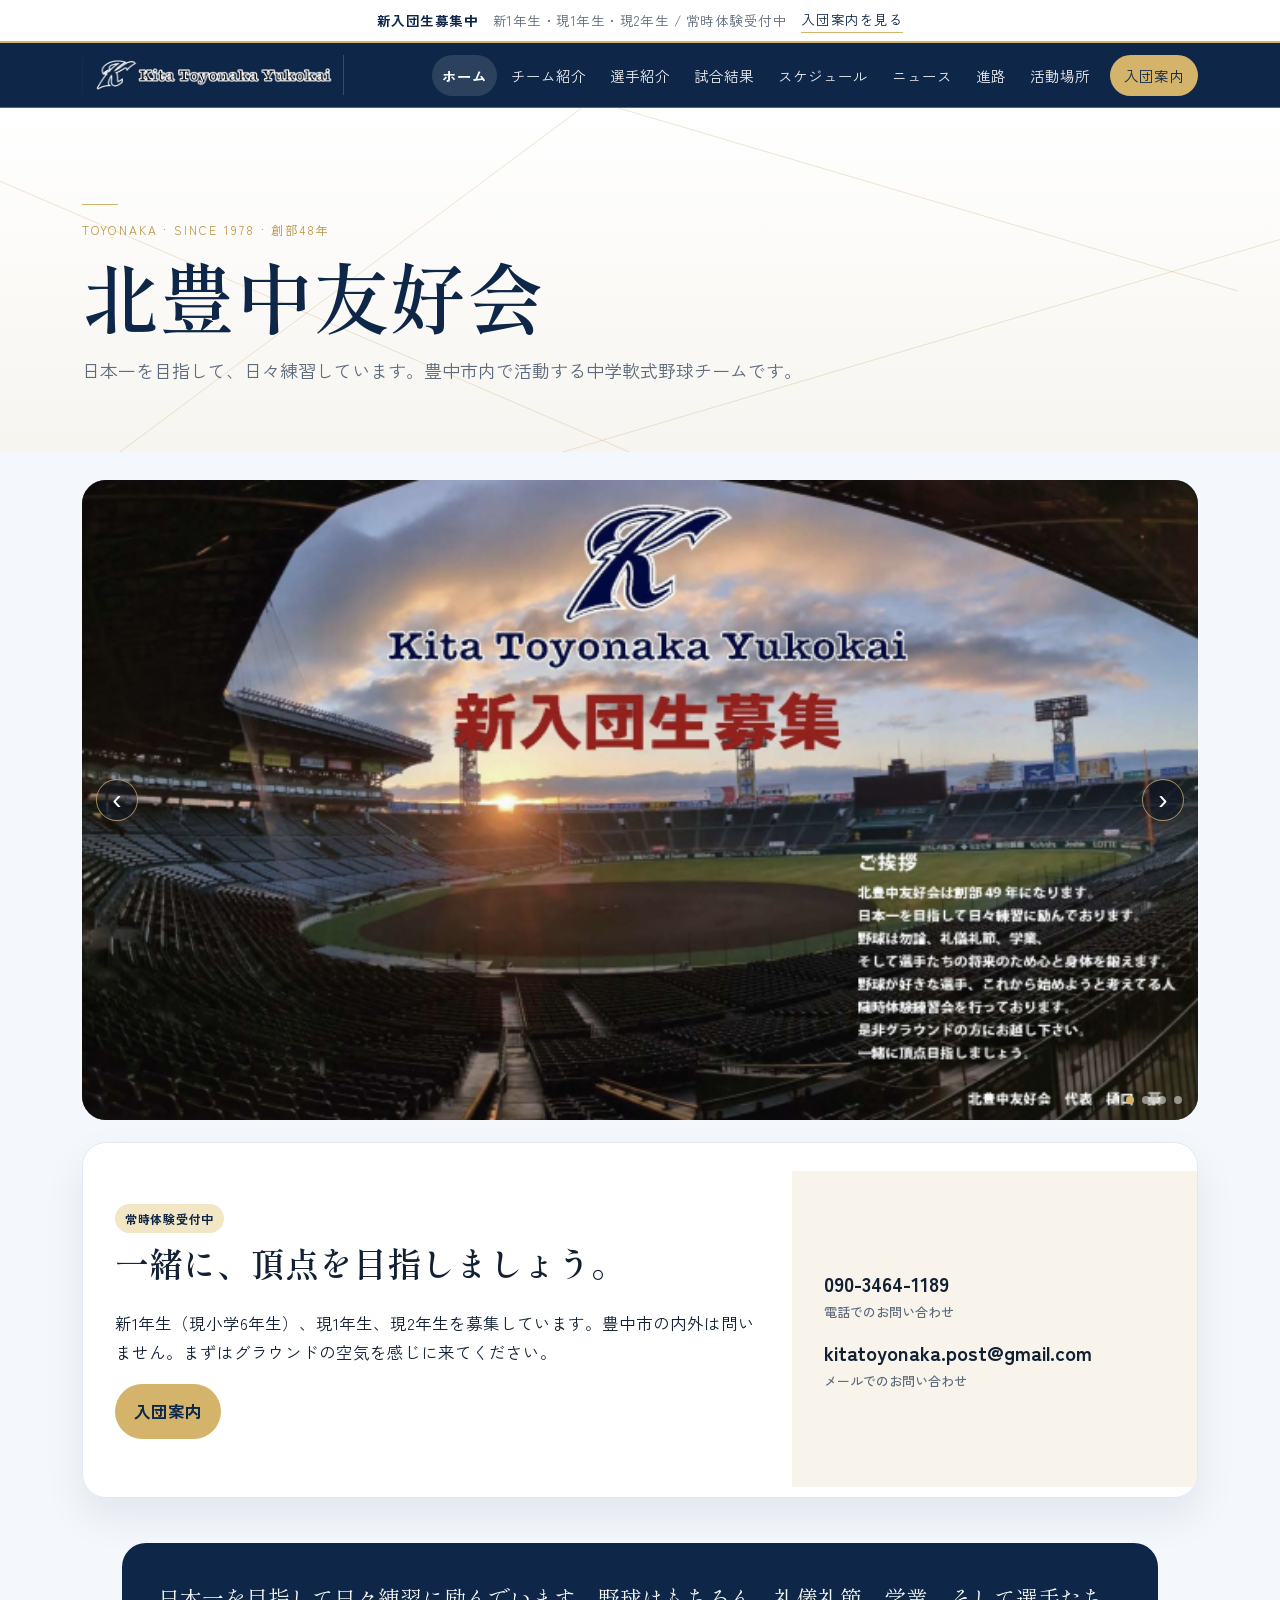
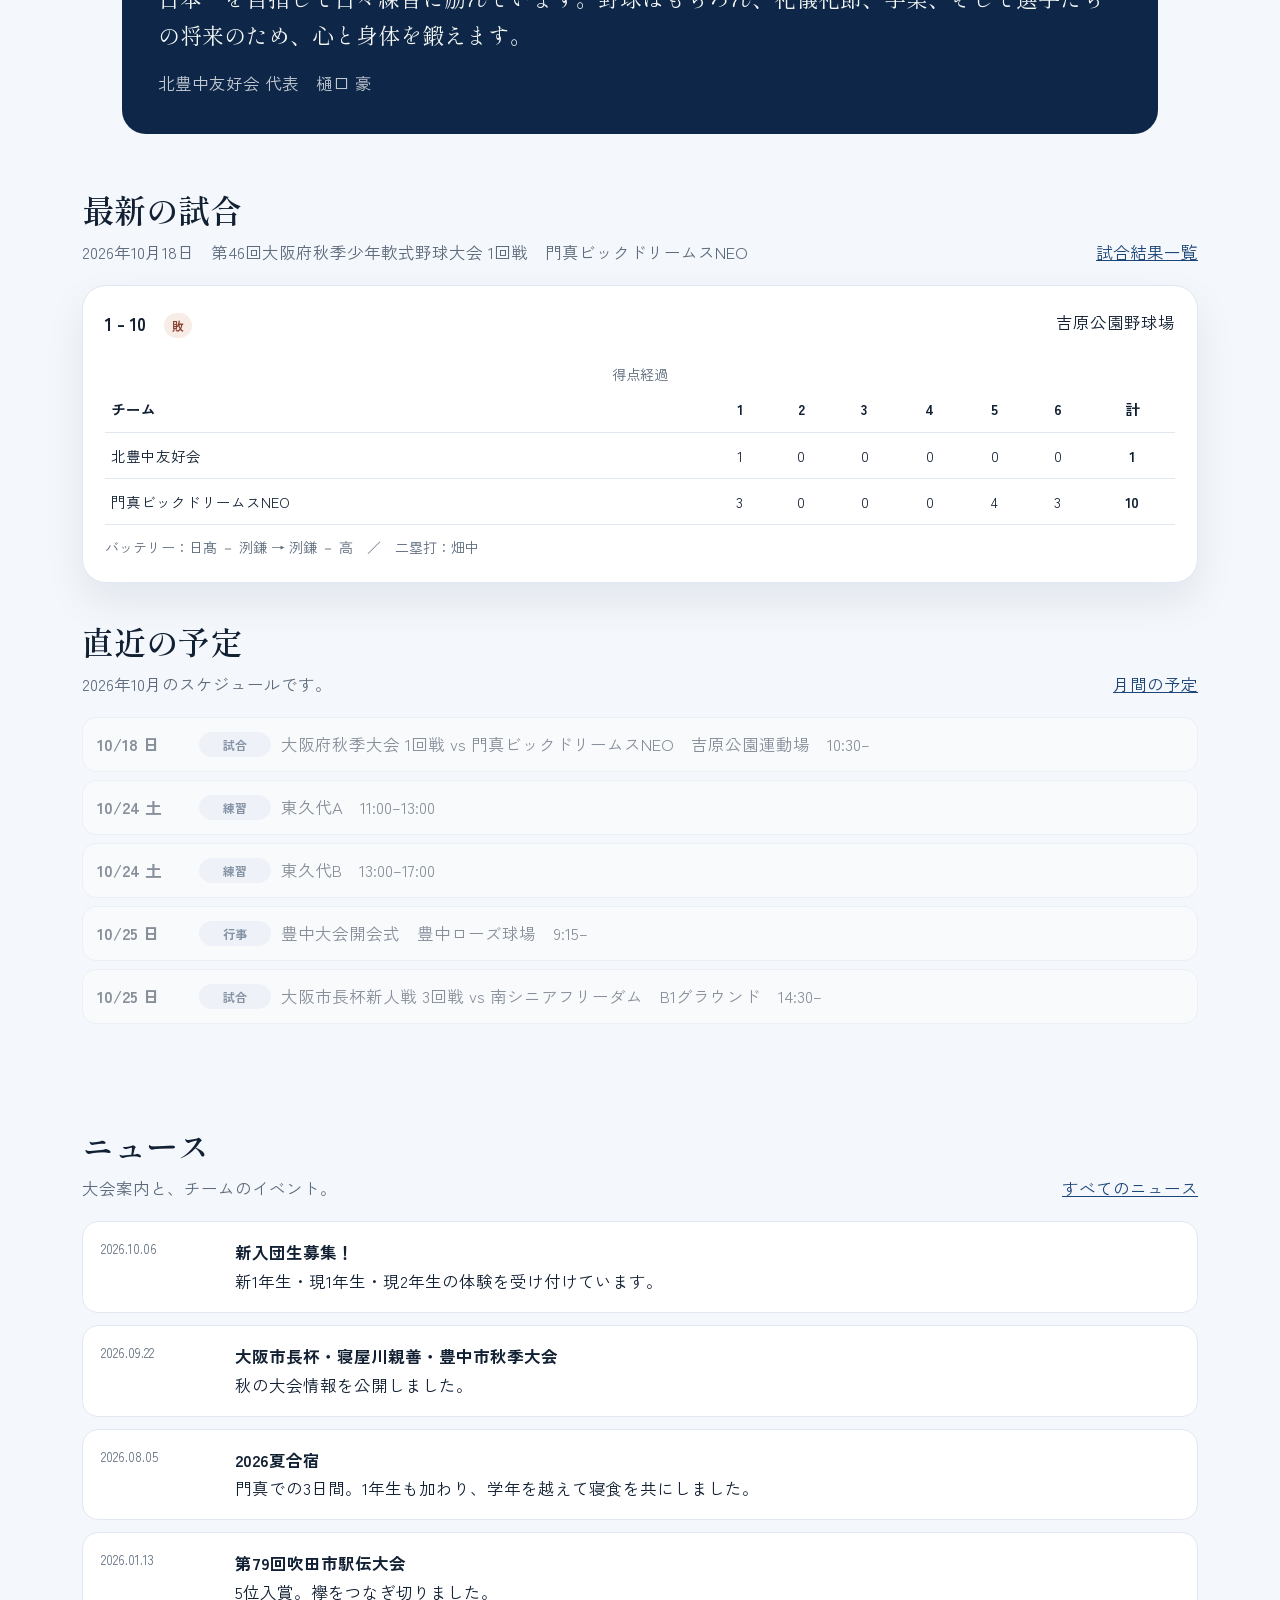
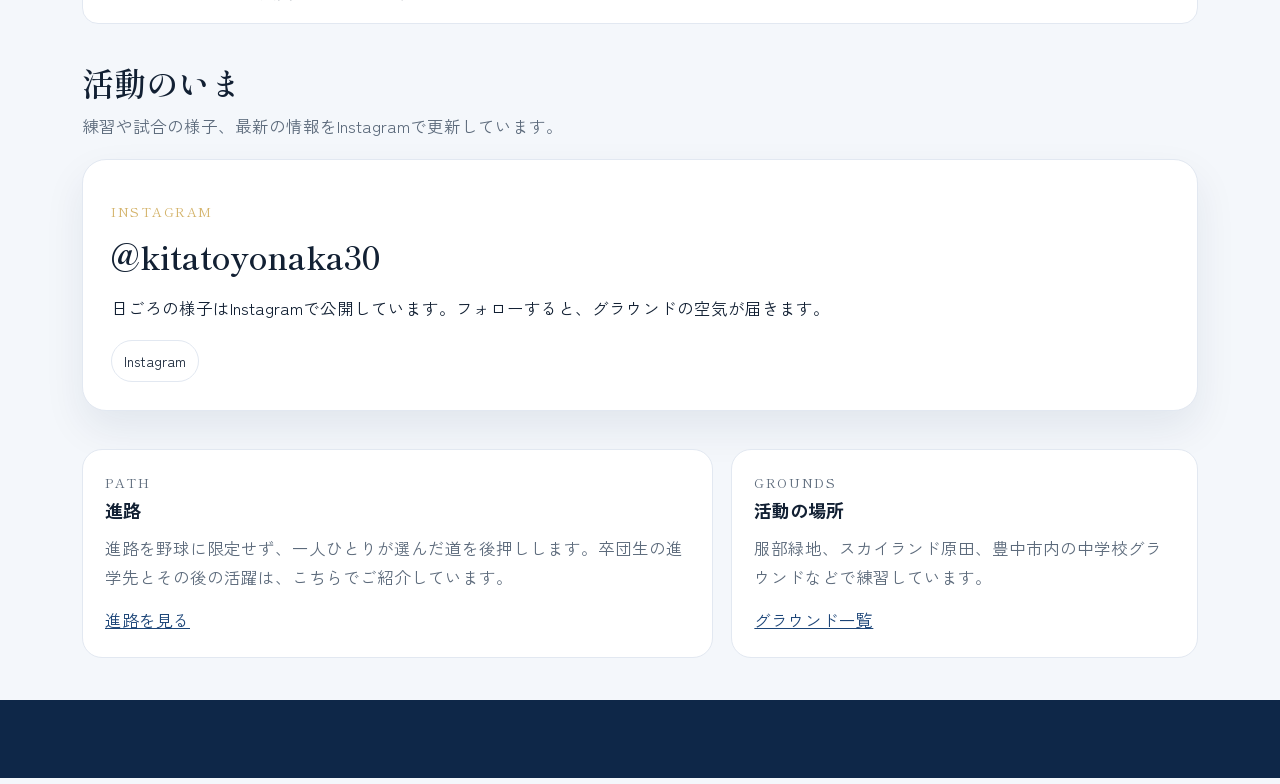
==== index.html @ 5cb39a70 "change in sentences" ====
<!DOCTYPE html>
<html lang="ja">
<head>
  <meta charset="utf-8">
  <meta name="viewport" content="width=device-width, initial-scale=1">
  <title>北豊中友好会 | 豊中市の中学軟式野球</title>
  <meta name="description" content="1978年設立、豊中市で活動する中学軟式野球チーム、北豊中友好会の公式ホームページ。新入団生を常時募集しています。">
  <link rel="icon" href="favicon.png" type="image/png">
  <link rel="preconnect" href="https://fonts.googleapis.com">
  <link rel="preconnect" href="https://fonts.gstatic.com" crossorigin>
  <link href="https://fonts.googleapis.com/css2?family=Shippori+Mincho:wght@500;600;700&family=Zen+Kaku+Gothic+New:wght@400;500;700&display=swap" rel="stylesheet">
  <link rel="stylesheet" href="css/styles.css">
</head>
<body>
  <a class="skip" href="#main">本文へ</a>
  <header class="site-header">
    <div class="recruit-bar">
      <strong>新入団生募集中</strong>
      <span>新1年生・現1年生・現2年生 / 常時体験受付中</span>
      <a href="join.html">入団案内を見る</a>
    </div>
    <div class="header-row">
      <a class="brand" href="index.html"><img class="brand-logo" src="images/logo-wordmark.png" alt="北豊中友好会 Kita Toyonaka Yukokai"></a>
      <button class="nav-toggle" type="button" data-nav-toggle aria-expanded="false" aria-controls="site-nav">メニュー</button>
      <nav class="nav" id="site-nav" data-nav aria-label="メイン">
        <a href="index.html" aria-current="page">ホーム</a>
        <a href="about.html">チーム紹介</a>
        <a href="roster.html">選手紹介</a>
        <a href="results.html">試合結果</a>
        <a href="schedule.html">スケジュール</a>
        <a href="news.html">ニュース</a>
        <a href="pathways.html">進路</a>
        <a href="grounds.html">活動場所</a>
        <a class="nav-cta" href="join.html">入団案内</a>
      </nav>
    </div>
  </header>

  <main id="main">
    <section class="hero hero-home">
      <svg class="field-lines" viewBox="0 0 1200 480" preserveAspectRatio="xMinYMid slice" aria-hidden="true">
        <line x1="20" y1="470" x2="640" y2="8" />
        <line x1="1160" y1="250" x2="280" y2="-10" />
        <line x1="160" y1="510" x2="1240" y2="190" />
        <line x1="820" y1="500" x2="-40" y2="130" />
      </svg>
      <div class="hero-inner">
        <div>
          <p class="eyebrow">Toyonaka · Since 1978 · 創部48年</p>
          <h1>北豊中友好会</h1>
          <p class="lede">日本一を目指して、日々練習しています。豊中市内で活動する中学軟式野球チームです。</p>
        </div>
      </div>
    </section>

    <div class="wrap">
      <section class="slideshow home-photo" data-slideshow aria-roledescription="カルーセル" aria-label="チームの写真">
        <div class="slideshow-track">
          <figure class="shot slide is-active">
            <img src="images/pic1.jpg" alt="新入団生募集のポスター">
          </figure>
          <figure class="shot slide">
            <img src="images/pic4.jpg" alt="並んだ白いヘルメットとバッグ">
          </figure>
          <figure class="shot slide">
            <img src="images/pic5.jpg" alt="ヘッドスライディングする選手">
          </figure>
          <figure class="shot slide">
            <img src="images/pic6.jpg" alt="グラウンドに並んだグローブとヘルメット">
          </figure>
        </div>
        <button class="slide-btn slide-prev" type="button" aria-label="前の写真"><span aria-hidden="true">‹</span></button>
        <button class="slide-btn slide-next" type="button" aria-label="次の写真"><span aria-hidden="true">›</span></button>
        <div class="slide-dots"></div>
      </section>
      <section class="recruit-panel panel" aria-labelledby="recruit-title">
        <div class="recruit-copy">
          <span class="badge">常時体験受付中</span>
          <h2 id="recruit-title">一緒に、頂点を目指しましょう。</h2>
          <p>新1年生（現小学6年生）、現1年生、現2年生を募集しています。豊中市の内外は問いません。まずはグラウンドの空気を感じに来てください。</p>
          <p><a class="btn btn-clay" href="join.html">入団案内</a></p>
        </div>
        <div class="contact-side">
          <a class="big" href="tel:090-3464-1189">090-3464-1189<span>電話でのお問い合わせ</span></a>
          <a class="big" href="mailto:kitatoyonaka.post@gmail.com">kitatoyonaka.post@gmail.com<span>メールでのお問い合わせ</span></a>
        </div>
      </section>

      <section>
        <blockquote class="quote">
          <p>日本一を目指して日々練習に励んでいます。野球はもちろん、礼儀礼節、学業、そして選手たちの将来のため、心と身体を鍛えます。</p>
          <footer>北豊中友好会 代表　樋口 豪</footer>
        </blockquote>
      </section>

      <section>
        <div class="section-head">
          <div>
            <h2>最新の試合</h2>
            <p>2026年10月18日　第46回大阪府秋季少年軟式野球大会 1回戦　門真ビックドリームスNEO</p>
          </div>
          <a href="results.html">試合結果一覧</a>
        </div>
        <div class="panel scoreboard">
          <div class="score-meta">
            <strong>1 - 10　<span class="tag tag-loss">敗</span></strong>
            <span>吉原公園野球場</span>
          </div>
          <table>
            <caption class="note">得点経過</caption>
            <thead>
              <tr><th>チーム</th><th>1</th><th>2</th><th>3</th><th>4</th><th>5</th><th>6</th><th>計</th></tr>
            </thead>
            <tbody>
              <tr><td>北豊中友好会</td><td>1</td><td>0</td><td>0</td><td>0</td><td>0</td><td>0</td><td class="total">1</td></tr>
              <tr><td>門真ビックドリームスNEO</td><td>3</td><td>0</td><td>0</td><td>0</td><td>4</td><td>3</td><td class="total">10</td></tr>
            </tbody>
          </table>
          <p class="note">バッテリー：日髙 － 洌鎌 → 洌鎌 － 高　／　二塁打：畑中</p>
        </div>
      </section>

      <section>
        <div class="section-head">
          <div>
            <h2>直近の予定</h2>
            <p>2026年10月のスケジュールです。</p>
          </div>
          <a href="schedule.html">月間の予定</a>
        </div>
        <ul class="schedule home-schedule">
          <li class="day" data-date="2026-10-18"><span class="when">10/18 日</span><span class="tag tag-game">試合</span><span>大阪府秋季大会 1回戦 vs 門真ビックドリームスNEO　吉原公園運動場　10:30–</span></li>
          <li class="day" data-date="2026-10-24"><span class="when">10/24 土</span><span class="tag tag-practice">練習</span><span>東久代A　11:00–13:00</span></li>
          <li class="day" data-date="2026-10-24"><span class="when">10/24 土</span><span class="tag tag-practice">練習</span><span>東久代B　13:00–17:00</span></li>
          <li class="day" data-date="2026-10-25"><span class="when">10/25 日</span><span class="tag tag-event">行事</span><span>豊中大会開会式　豊中ローズ球場　9:15–</span></li>
          <li class="day" data-date="2026-10-25"><span class="when">10/25 日</span><span class="tag tag-game">試合</span><span>大阪市長杯新人戦 3回戦 vs 南シニアフリーダム　B1グラウンド　14:30–</span></li>
          <li class="day" data-date="2026-10-31"><span class="when">10/31 土</span><span class="tag tag-practice">練習</span><span>服部緑地B　9:00–17:00</span></li>
        </ul>
      </section>

      <section>
        <div class="section-head">
          <div>
            <h2>ニュース</h2>
            <p>大会案内と、チームのイベント。</p>
          </div>
          <a href="news.html">すべてのニュース</a>
        </div>
        <div class="news-list">
          <a class="news-item" href="news.html#recruit"><time datetime="2026-10-06">2026.10.06</time><span><strong>新入団生募集！</strong>新1年生・現1年生・現2年生の体験を受け付けています。</span></a>
          <a class="news-item" href="news.html#mayor"><time datetime="2026-09-22">2026.09.22</time><span><strong>大阪市長杯・寝屋川親善・豊中市秋季大会</strong>秋の大会情報を公開しました。</span></a>
          <a class="news-item" href="news.html#camp"><time datetime="2026-08-05">2026.08.05</time><span><strong>2026夏合宿</strong>門真での3日間。1年生も加わり、学年を越えて寝食を共にしました。</span></a>
          <a class="news-item" href="news.html#ekiden"><time datetime="2026-01-13">2026.01.13</time><span><strong>第79回吹田市駅伝大会</strong>5位入賞。襷をつなぎ切りました。</span></a>
        </div>
      </section>

      <section>
        <div class="section-head">
          <div>
            <h2>活動のいま</h2>
            <p>練習や試合の様子、最新の情報をInstagramで更新しています。</p>
          </div>
        </div>
        <div class="ig-layout">
          <div class="panel ig-intro">
            <p class="num">INSTAGRAM</p>
            <h3 class="block-title">@kitatoyonaka30</h3>
            <p>日ごろの様子はInstagramで公開しています。フォローすると、グラウンドの空気が届きます。</p>
            <div class="sns-row">
              <a href="https://www.instagram.com/kitatoyonaka30?cplk=a2x0bmE3ZWJ3Z3d0&amp;utm_source=qr" target="_blank" rel="noopener noreferrer">Instagram</a>
            </div>
          </div>
          <div class="ig-mount" data-instagram></div>
        </div>
      </section>

      <section class="grid-2">
        <article class="card">
          <p class="num">PATH</p>
          <h3>進路</h3>
          <p>進路を野球に限定せず、一人ひとりが選んだ道を後押しします。卒団生の進学先とその後の活躍は、こちらでご紹介しています。</p>
          <p style="margin-top:14px"><a href="pathways.html">進路を見る</a></p>
        </article>
        <article class="card">
          <p class="num">GROUNDS</p>
          <h3>活動の場所</h3>
          <p>服部緑地、スカイランド原田、豊中市内の中学校グラウンドなどで練習しています。</p>
          <p style="margin-top:14px"><a href="grounds.html">グラウンド一覧</a></p>
        </article>
      </section>
    </div>
  </main>

  <footer class="site-footer">
  <nav class="wrap footer-nav" aria-label="フッター">
    <a href="about.html">チーム紹介</a>
    <a href="roster.html">選手紹介</a>
    <a href="schedule.html">スケジュール</a>
    <a href="news.html">ニュース</a>
    <a href="contact.html">連絡先</a>
  </nav>
  <p class="copyright">© 2026 北豊中友好会</p>
</footer>
  <script src="js/main.js"></script>
</body>
</html>
---- css/styles.css ----
:root {
  --bg: #f4f7fb;
  --paper: #ffffff;
  --ink: #122033;
  --muted: #5d6b7c;
  --line: #e2e8f1;
  --forest: #0e2748;
  --forest-2: #1c4578;
  --leaf: #b8923f;
  --mist: #e8eef6;
  --sand: #f8f4ec;
  --clay: #c6a15b;
  --gold: #d4b36a;
  --shadow: 0 18px 40px rgba(14, 39, 72, 0.08);
  --serif: "Shippori Mincho", "Yu Mincho", "Hiragino Mincho ProN", serif;
  --sans: "Zen Kaku Gothic New", "Hiragino Sans", "Yu Gothic", sans-serif;
  --header: 112px;
}

* { box-sizing: border-box; }
html { scroll-behavior: smooth; }
body {
  margin: 0;
  color: var(--ink);
  background: var(--bg);
  font-family: var(--sans);
  font-size: 16.5px;
  line-height: 1.75;
}
img { max-width: 100%; }
a { color: var(--forest-2); }
a:hover { color: var(--clay); }
a:focus-visible, button:focus-visible, input:focus-visible, select:focus-visible, textarea:focus-visible {
  outline: 3px solid var(--leaf);
  outline-offset: 2px;
}
.skip {
  position: absolute;
  left: 16px;
  top: -40px;
  background: #fff;
  padding: 8px 12px;
  z-index: 20;
}
.skip:focus { top: 8px; }

.site-header {
  position: sticky;
  top: 0;
  z-index: 30;
  background: #0e2748;
  box-shadow: inset 0 -1px 0 rgba(212, 179, 106, 0.45);
}
.recruit-bar {
  display: flex;
  justify-content: center;
  gap: 14px;
  align-items: center;
  flex-wrap: wrap;
  background: #fff;
  color: var(--forest);
  border-bottom: 2px solid var(--gold);
  font-size: 13.5px;
  letter-spacing: 0.04em;
  padding: 8px 18px;
}
.recruit-bar span { color: var(--muted); }
.recruit-bar a {
  color: var(--forest);
  text-decoration: none;
  border-bottom: 1px solid var(--gold);
}
.recruit-bar strong { font-weight: 700; }
.header-row {
  max-width: 1160px;
  margin: 0 auto;
  padding: 12px 22px;
  display: flex;
  align-items: center;
  gap: 18px;
}
.brand {
  display: flex;
  align-items: center;
  text-decoration: none;
  color: #fff;
  min-width: 0;
}
.brand-logo {
  display: block;
  height: 40px;
  width: auto;
}
.mark {
  width: 48px;
  height: 48px;
  padding: 7px;
  border-radius: 50%;
  background: var(--forest);
  box-shadow: 0 0 0 1px rgba(212, 179, 106, 0.75);
  object-fit: contain;
  display: block;
}
.brand-name { font-family: var(--serif); font-size: 18px; line-height: 1.2; font-weight: 600; }
.brand-en { display: block; font-family: var(--sans); font-size: 10px; letter-spacing: 0.14em; color: var(--muted); margin-top: 2px; }
.nav-toggle {
  margin-left: auto;
  display: none;
  border: 1px solid rgba(255, 255, 255, 0.45);
  background: transparent;
  color: #fff;
  border-radius: 999px;
  padding: 8px 14px;
  font: inherit;
  cursor: pointer;
}
.nav {
  margin-left: auto;
  display: flex;
  align-items: center;
  gap: 4px;
}
.nav a {
  text-decoration: none;
  color: rgba(255, 255, 255, 0.92);
  font-size: 14.5px;
  padding: 8px 10px;
  border-radius: 999px;
}
.nav a:hover { color: var(--gold); }
.nav a[aria-current="page"] { background: rgba(255, 255, 255, 0.12); color: #fff; font-weight: 700; }
.nav a.nav-cta {
  background: var(--gold);
  color: var(--forest);
  margin-left: 6px;
  padding: 8px 14px;
}
.nav a.nav-cta:hover { color: var(--forest); background: #e2c98a; }

.wrap { max-width: 1160px; margin: 0 auto; padding: 0 22px; }
.hero {
  position: relative;
  overflow: hidden;
  color: #f7f8fb;
  background:
    radial-gradient(900px 420px at 100% 0%, rgba(212, 179, 106, 0.28), transparent 52%),
    linear-gradient(155deg, #0b1c33 0%, #14325c 58%, #24548a 100%);
}
.hero-inner {
  position: relative;
  z-index: 1;
  max-width: 1160px;
  margin: 0 auto;
  padding: 52px 22px 36px;
  display: grid;
  grid-template-columns: 1.15fr 0.85fr;
  gap: 48px;
  align-items: center;
}
.hero-home {
  color: var(--ink);
  background: linear-gradient(180deg, #ffffff 0%, #f7f5f0 100%);
}
.hero-home .hero-inner {
  grid-template-columns: minmax(0, 1fr);
  padding: 68px 22px 56px;
}
.hero-home .eyebrow { color: var(--leaf); }
.hero-home .eyebrow::before {
  content: "";
  display: block;
  width: 36px;
  height: 1px;
  margin-bottom: 14px;
  background: var(--gold);
}
.hero-home h1 { color: var(--forest); }
.hero-home .lede {
  color: var(--muted);
  max-width: none;
  white-space: nowrap;
}
.hero-home.hero-split .hero-inner {
  grid-template-columns: minmax(0, 1.15fr) minmax(0, 0.85fr);
  align-items: center;
}
.hero-home .btn-line {
  color: var(--forest);
  border-color: rgba(14, 39, 72, 0.35);
}
.hero-home .btn-line:hover {
  color: var(--forest);
  background: rgba(14, 39, 72, 0.06);
}
.hero-home .hero-card {
  background: rgba(255, 255, 255, 0.86);
  border: 1px solid rgba(198, 161, 91, 0.55);
  color: var(--ink);
  box-shadow: 0 12px 28px rgba(14, 39, 72, 0.06);
}
.field-lines {
  position: absolute;
  inset: 0;
  width: 100%;
  height: 100%;
  pointer-events: none;
}
.field-lines line {
  stroke: rgba(198, 161, 91, 0.28);
  stroke-width: 1;
  stroke-linecap: round;
  vector-effect: non-scaling-stroke;
}
.eyebrow {
  letter-spacing: 0.18em;
  font-size: 12px;
  text-transform: uppercase;
  color: rgba(232, 210, 160, 0.92);
  margin: 0 0 14px;
}
.hero h1 {
  font-family: var(--serif);
  font-weight: 600;
  font-size: clamp(46px, 6vw, 78px);
  line-height: 1.08;
  margin: 0 0 18px;
}
.lede { font-size: 18px; max-width: 38rem; margin: 0 0 28px; color: rgba(247, 251, 248, 0.92); }
.hero-inner .lede:last-child { margin-bottom: 0; }
.actions { display: flex; flex-wrap: wrap; gap: 12px; }
.btn {
  display: inline-flex;
  align-items: center;
  justify-content: center;
  text-decoration: none;
  border-radius: 999px;
  padding: 12px 18px;
  font-weight: 700;
  border: 1px solid transparent;
}
.btn-light { background: #fff; color: var(--forest); }
.btn-light:hover { color: var(--clay); }
.btn-line { background: transparent; color: #fff; border-color: rgba(255, 255, 255, 0.45); }
.btn-line:hover { color: #fff; background: rgba(255, 255, 255, 0.08); }
.btn-solid { background: var(--forest); color: #fff; }
.btn-solid:hover { color: #fff; background: var(--forest-2); }
.btn-clay { background: var(--gold); color: var(--forest); }
.btn-clay:hover { color: var(--forest); background: #e2c98a; }
.hero-card {
  background: rgba(255, 255, 255, 0.1);
  border: 1px solid rgba(255, 255, 255, 0.18);
  border-radius: 22px;
  padding: 22px;
  backdrop-filter: blur(8px);
}
.hero-card p { margin: 0; }
.hero-card ol { margin: 14px 0 0; padding-left: 1.2em; }
.hero-card li { margin: 6px 0; }
.diamond {
  position: absolute;
  left: -160px;
  bottom: -180px;
  width: 280px;
  height: 280px;
  border: 1px solid rgba(255, 255, 255, 0.16);
  transform: rotate(45deg);
  border-radius: 28px;
}

.page-hero { padding: 54px 0 18px; }
.page-hero h1 {
  font-family: var(--serif);
  font-size: clamp(34px, 5vw, 52px);
  line-height: 1.2;
  margin: 8px 0 10px;
  font-weight: 600;
}
.kicker { margin: 0; color: var(--leaf); letter-spacing: 0.14em; font-size: 12px; font-weight: 700; }

section { padding: 28px 0 10px; }
.section-head { display: flex; justify-content: space-between; gap: 16px; align-items: end; margin-bottom: 18px; }
.section-head h2, .block-title {
  font-family: var(--serif);
  font-size: 32px;
  line-height: 1.3;
  margin: 0;
  font-weight: 600;
}
.section-head p, .intro { color: var(--muted); margin: 8px 0 0; }

.panel {
  background: var(--paper);
  border: 1px solid var(--line);
  border-radius: 24px;
  box-shadow: var(--shadow);
}
.recruit-panel {
  margin-top: 22px;
  position: relative;
  z-index: 2;
  display: grid;
  grid-template-columns: 1.4fr 0.8fr;
  gap: 0;
  overflow: hidden;
}
.recruit-copy { padding: 32px; }
.recruit-copy h2 { font-family: var(--serif); font-size: 34px; margin: 0 0 8px; font-weight: 600; }
.badge {
  display: inline-block;
  background: #f3e6c4;
  color: var(--forest);
  border-radius: 999px;
  padding: 4px 10px;
  font-size: 12px;
  font-weight: 700;
  letter-spacing: 0.06em;
}
.contact-side {
  background: var(--sand);
  padding: 32px;
  display: flex;
  flex-direction: column;
  justify-content: center;
  gap: 12px;
}
.contact-side a.big {
  display: block;
  text-decoration: none;
  color: var(--ink);
  font-weight: 700;
  font-size: 20px;
}
.contact-side span { display: block; color: var(--muted); font-size: 13px; font-weight: 500; }

.grid-3 { display: grid; grid-template-columns: repeat(3, 1fr); gap: 16px; }
.grid-2 { display: grid; grid-template-columns: 1.15fr 0.85fr; gap: 18px; }
.card { background: var(--paper); border: 1px solid var(--line); border-radius: 20px; padding: 22px; }
.card h3 { margin: 0 0 8px; font-size: 18px; }
.card p { margin: 0; color: var(--muted); }
.card p + p { margin-top: 12px; }
.doc-links { display: flex; flex-wrap: wrap; gap: 10px; margin-top: 18px; }
.doc-links a {
  display: inline-flex;
  align-items: center;
  text-decoration: none;
  color: var(--forest);
  font-weight: 700;
  border: 1px solid rgba(198, 161, 91, 0.85);
  border-radius: 999px;
  padding: 8px 16px;
  background: #fff;
}
.doc-links a:hover { background: #f3e6c4; }
.staff-sub { margin: 28px 0 14px; }
.num {
  font-family: var(--serif);
  color: var(--gold);
  font-size: 13px;
  letter-spacing: 0.12em;
}

.quote {
  background: var(--forest);
  color: #f4f7f4;
  border-radius: 24px;
  padding: 36px;
}
.quote p { font-family: var(--serif); font-size: 22px; line-height: 1.7; margin: 0 0 16px; }
.quote footer { color: rgba(255, 255, 255, 0.75); }

.creed-box {
  margin-top: 16px;
  padding: 28px 32px;
  border-top: 3px solid var(--gold);
}
.creed-box p {
  margin: 0;
  color: var(--ink);
  font-family: var(--serif);
  font-size: 20px;
  font-weight: 600;
  line-height: 1.9;
}
.motto {
  list-style: none;
  margin: 18px 0 0;
  padding: 0;
  display: flex;
  align-items: stretch;
  filter: drop-shadow(0 12px 22px rgba(14, 39, 72, 0.14));
}
.motto li {
  flex: 1 1 0;
  display: flex;
  align-items: center;
  justify-content: center;
  min-height: 112px;
  margin: 0;
  padding: 22px 34px 22px 46px;
  text-align: center;
  font-family: var(--serif);
  font-size: 22px;
  font-weight: 600;
  line-height: 1.45;
  letter-spacing: 0.04em;
  color: #f7f4ec;
  background: #1a3d68;
  clip-path: polygon(0 0, calc(100% - 22px) 0, 100% 50%, calc(100% - 22px) 100%, 0 100%, 22px 50%);
}
.motto li:first-child {
  padding-left: 22px;
  clip-path: polygon(0 0, calc(100% - 22px) 0, 100% 50%, calc(100% - 22px) 100%, 0 100%);
}
.motto li:nth-child(2) { background: var(--forest); }
.motto li:last-child {
  flex: 1.35 1 0;
  color: var(--forest);
  background: var(--clay);
}
.motto-line {
  margin: 18px 0 0;
  text-align: center;
  color: var(--forest);
  font-family: var(--serif);
  font-size: 18px;
  font-weight: 600;
  letter-spacing: 0.04em;
}

.scoreboard { padding: 22px; }
.score-meta { display: flex; justify-content: space-between; gap: 12px; flex-wrap: wrap; margin-bottom: 12px; }
.score-meta strong { font-size: 18px; }
table { width: 100%; border-collapse: collapse; }
th, td { text-align: center; padding: 10px 6px; border-bottom: 1px solid var(--line); font-size: 14.5px; }
th:first-child, td:first-child { text-align: left; }
.total { font-weight: 700; }
.tag {
  display: inline-block;
  min-width: 2.2em;
  text-align: center;
  border-radius: 999px;
  padding: 2px 8px;
  font-size: 12px;
  font-weight: 700;
}
.tag-win { background: #e5f5ec; color: #146b45; }
.tag-loss { background: #f8ece7; color: #8a4630; }
.tag-draw { background: #eef1ef; color: #52615b; }
.tag-practice, .tag-game, .tag-event { background: var(--mist); color: var(--forest); }
.note { color: var(--muted); font-size: 14px; margin: 10px 0 0; }

.news-list { display: grid; gap: 12px; }
.news-item {
  display: grid;
  grid-template-columns: 118px 1fr;
  gap: 16px;
  padding: 16px 18px;
  background: #fff;
  border: 1px solid var(--line);
  border-radius: 16px;
  text-decoration: none;
  color: inherit;
}
.news-item time { color: var(--muted); font-size: 13px; }
.news-item strong { display: block; }
.schedule { display: grid; gap: 8px; }
.schedule li, .plain-list li { list-style: none; }
.schedule { margin: 0; padding: 0; }
.day {
  display: grid;
  grid-template-columns: 92px 72px 1fr;
  gap: 10px;
  align-items: center;
  background: #fff;
  border: 1px solid var(--line);
  border-radius: 14px;
  padding: 12px 14px;
}
.month-nav {
  display: flex;
  flex-wrap: wrap;
  gap: 8px;
  margin: 0 0 22px;
}
.month-nav button {
  font: inherit;
  font-weight: 700;
  letter-spacing: 0.08em;
  border: 1px solid var(--line);
  background: #fff;
  color: var(--forest);
  border-radius: 999px;
  padding: 8px 18px;
  cursor: pointer;
}
.month-nav button[aria-selected="true"] {
  background: var(--forest);
  color: var(--gold);
  border-color: var(--forest);
}
.month-nav button:hover { color: var(--clay); }
.month-nav button[aria-selected="true"]:hover { color: var(--gold); }
.day.is-past { opacity: 0.48; }
.day.is-today { border-color: var(--gold); box-shadow: 0 0 0 3px rgba(198, 161, 91, 0.28); }
.when { font-variant-numeric: tabular-nums; font-weight: 700; }
.home-schedule .is-past { display: none; }
.home-schedule.show-past .is-past { display: grid; }

.players { display: grid; grid-template-columns: repeat(3, 1fr); gap: 12px; }
.player { background: #fff; border: 1px solid var(--line); border-radius: 16px; padding: 16px; }
.player h3 { margin: 0 0 4px; font-size: 18px; }
.player h3 span {
  display: inline-block;
  margin-left: 8px;
  padding: 1px 8px;
  border-radius: 999px;
  background: #f3e6c4;
  color: var(--forest);
  font-family: var(--sans);
  font-size: 11px;
  font-weight: 700;
  letter-spacing: 0.08em;
  vertical-align: 2px;
}
.player p { margin: 0; color: var(--muted); font-size: 14px; }
.open-slot { background: var(--sand); border-style: dashed; }
.staff { display: grid; grid-template-columns: repeat(2, 1fr); gap: 12px; }
.staff-wide { grid-column: 1 / -1; }
.staff-list { list-style: none; margin: 8px 0 0; padding: 0; display: grid; grid-template-columns: 1fr 1fr; gap: 0 28px; }
.staff-list li { display: flex; justify-content: space-between; gap: 12px; padding: 8px 0; border-bottom: 1px solid var(--line); }
.staff-list span { color: var(--muted); font-size: 14px; text-align: right; }
.chips { display: flex; flex-wrap: wrap; gap: 8px; margin-top: 10px; }
.chip { background: var(--mist); color: var(--forest); border-radius: 999px; padding: 6px 10px; font-size: 14px; }

.steps { display: grid; grid-template-columns: repeat(3, 1fr); gap: 14px; }
.step { background: #fff; border-radius: 18px; padding: 20px; border: 1px solid var(--line); }
.step b { font-family: var(--serif); font-size: 28px; color: var(--gold); display: block; }

.fees td:first-child, .fees th:first-child { text-align: left; }
.fees td:last-child, .fees th:last-child { text-align: right; }

.ig-layout { display: block; }
.ig-layout:has(.ig-mount) { display: grid; grid-template-columns: 0.9fr 1.1fr; gap: 18px; align-items: start; }
.ig-intro { padding: 28px; }
.sns-row { display: flex; flex-wrap: wrap; gap: 8px; margin-top: 16px; }
.sns-row a {
  text-decoration: none;
  border: 1px solid var(--line);
  background: #fff;
  border-radius: 999px;
  padding: 8px 12px;
  color: var(--ink);
  font-size: 14px;
}
.ig-mount { background: transparent; border: 0; padding: 0; overflow: visible; min-height: 0; }
.ig-mount iframe, .ig-frame { width: 100%; min-height: 480px; border: 0; border-radius: 20px; background: #fff; }
.ig-live {
  height: 100%;
  min-height: 280px;
  border-radius: 20px;
  padding: 32px 28px;
  color: #f7fbf8;
  background:
    radial-gradient(420px 220px at 100% 0%, rgba(212, 179, 106, 0.28), transparent 55%),
    linear-gradient(160deg, #0e2748, #24548a);
  display: flex;
  flex-direction: column;
  justify-content: flex-end;
  gap: 8px;
}
.ig-live strong { font-family: var(--serif); font-size: 32px; font-weight: 600; }
.ig-live p { margin: 0; }
.ig-live .btn { align-self: flex-start; margin-top: 10px; }

form { display: grid; gap: 12px; }
label { font-weight: 700; font-size: 14px; display: grid; gap: 6px; }
input, select, textarea {
  font: inherit;
  padding: 12px 12px;
  border-radius: 12px;
  border: 1px solid #d5deea;
  background: #fff;
  color: var(--ink);
}
textarea { min-height: 140px; resize: vertical; }
.form-note { color: var(--muted); font-size: 14px; }

footer.site-footer {
  margin-top: 32px;
  background: var(--forest);
  padding: 12px 0;
}
.footer-nav {
  display: flex;
  flex-wrap: wrap;
  justify-content: center;
  gap: 6px 22px;
}
.site-footer a {
  color: #fff;
  text-decoration: none;
  font-size: 14px;
}
.site-footer a:hover { color: var(--gold); }
.copyright {
  margin: 8px 0 0;
  text-align: center;
  color: rgba(255, 255, 255, 0.62);
  font-size: 12px;
  letter-spacing: 0.06em;
}

.shot {
  position: relative;
  margin: 0;
  min-height: 180px;
  border-radius: 22px;
  overflow: hidden;
  background:
    radial-gradient(280px 160px at 100% 0%, rgba(212, 179, 106, 0.28), transparent 60%),
    linear-gradient(160deg, #16325c, #0c1e38);
  box-shadow: inset 0 0 0 1px rgba(212, 179, 106, 0.35);
}
.shot img {
  position: absolute;
  inset: 0;
  width: 100%;
  height: 100%;
  object-fit: cover;
}
.shot figcaption {
  position: absolute;
  z-index: 1;
  left: 0;
  right: 0;
  bottom: 0;
  margin: 0;
  padding: 36px 16px 14px;
  color: #fff;
  font-size: 13px;
  letter-spacing: 0.08em;
  background: linear-gradient(transparent, rgba(8, 18, 36, 0.62));
}
.shot:not(:has(img))::before {
  content: "";
  position: absolute;
  inset: 14px;
  border: 1px solid rgba(212, 179, 106, 0.45);
  border-radius: 14px;
}
.slideshow {
  position: relative;
  height: auto;
  aspect-ratio: 680 / 390;
  margin-top: 28px;
  border-radius: 24px;
  overflow: hidden;
  background:
    radial-gradient(280px 160px at 100% 0%, rgba(212, 179, 106, 0.28), transparent 60%),
    linear-gradient(160deg, #16325c, #0c1e38);
  box-shadow: inset 0 0 0 1px rgba(212, 179, 106, 0.35);
}
.slideshow-track,
.slideshow .slide {
  position: absolute;
  inset: 0;
}
.slideshow .slide {
  margin: 0;
  min-height: 0;
  height: 100%;
  border-radius: 0;
  box-shadow: none;
  background: transparent;
  opacity: 0;
  transition: opacity 0.6s ease;
}
.slideshow .slide img {
  object-fit: contain;
  object-position: center;
  transform: scale(1.06);
  transform-origin: center center;
}
.slideshow .slide.is-active img {
  animation: slide-zoom-out 10s ease-out forwards;
}
.slideshow:hover .slide.is-active img,
.slideshow:focus-within .slide.is-active img {
  animation-play-state: paused;
}
@keyframes slide-zoom-out {
  from { transform: scale(1.06); }
  to { transform: scale(1); }
}
.slideshow .slide.is-active {
  opacity: 1;
  z-index: 1;
}
.slideshow:not(.is-ready) .slide-btn,
.slideshow:not(.is-ready) .slide-dots,
.slideshow.is-single .slide-btn,
.slideshow.is-single .slide-dots {
  display: none;
}
.slide-btn {
  position: absolute;
  z-index: 2;
  top: 50%;
  width: 42px;
  height: 42px;
  margin-top: -21px;
  border: 1px solid rgba(212, 179, 106, 0.75);
  border-radius: 50%;
  background: rgba(8, 18, 36, 0.42);
  color: #fff;
  font-size: 28px;
  line-height: 1;
  cursor: pointer;
}
.slide-btn:hover { background: rgba(8, 18, 36, 0.68); color: var(--gold); }
.slide-prev { left: 14px; }
.slide-next { right: 14px; }
.slide-dots {
  position: absolute;
  z-index: 2;
  right: 16px;
  bottom: 16px;
  display: flex;
  gap: 8px;
}
.slide-dot {
  width: 8px;
  height: 8px;
  padding: 0;
  border: 0;
  border-radius: 50%;
  background: rgba(255, 255, 255, 0.5);
  cursor: pointer;
}
.slide-dot.is-active { background: var(--gold); }
.slideshow .shot figcaption {
  left: 16px;
  right: auto;
  bottom: 16px;
  padding: 6px 12px;
  border-radius: 999px;
  background: rgba(8, 18, 36, 0.55);
  letter-spacing: 0.12em;
}

@media (max-width: 980px) {
  .nav-toggle { display: inline-flex; }
  .nav {
    display: none;
    position: absolute;
    left: 0;
    right: 0;
    top: 100%;
    background: #f7f9fc;
    border-bottom: 1px solid var(--line);
    flex-direction: column;
    align-items: stretch;
    padding: 10px 16px 16px;
  }
  .nav.is-open { display: flex; }
  .nav a { color: var(--ink); }
  .nav a:hover { color: var(--forest-2); }
  .nav a[aria-current="page"] { background: var(--mist); color: var(--forest); }
  .nav a.nav-cta { margin: 6px 0 0; text-align: center; color: var(--forest); }
  .brand-logo { height: 32px; }
}

@media (max-width: 860px) {
  .hero-inner, .recruit-panel, .grid-3, .grid-2, .players, .staff, .steps, .ig-layout {
    grid-template-columns: 1fr;
  }
  .motto { flex-direction: column; filter: none; }
  .motto li,
  .motto li:first-child,
  .motto li:last-child {
    flex: none;
    width: 100%;
    min-height: 84px;
    margin: 0 0 -1px;
    padding: 18px 20px 30px;
    clip-path: polygon(0 0, 100% 0, 100% calc(100% - 16px), 50% 100%, 0 calc(100% - 16px));
  }
  .motto li:last-child { margin-bottom: 0; }
  .staff-list { grid-template-columns: 1fr; }
  .hero-inner { padding: 28px 22px 32px; }
  .hero-home .hero-inner,
  .hero-home.hero-split .hero-inner { padding: 40px 22px 36px; grid-template-columns: 1fr; }
  .hero-home .lede { white-space: normal; }
  .slideshow { height: auto; }
  .day, .news-item { grid-template-columns: 1fr; gap: 4px; }
  .home-schedule .is-past { display: none; }
  .home-schedule.show-past .is-past { display: grid; }
}

html.reveal-ready .rise {
  opacity: 0;
  transform: translateY(1.15rem);
  transition: opacity 0.8s ease, transform 0.85s cubic-bezier(0.16, 1, 0.3, 1);
}
html.reveal-ready .rise.is-in {
  opacity: 1;
  transform: translateY(0);
}
html.reveal-ready .day.is-past.rise.is-in {
  opacity: 0.48;
}

@media (prefers-reduced-motion: reduce) {
  html { scroll-behavior: auto; }
  .slideshow .slide { transition: none; }
  .slideshow .slide.is-active img { animation: none; transform: none; }
  html.reveal-ready .rise {
    opacity: 1;
    transform: none;
    transition: none;
  }
}
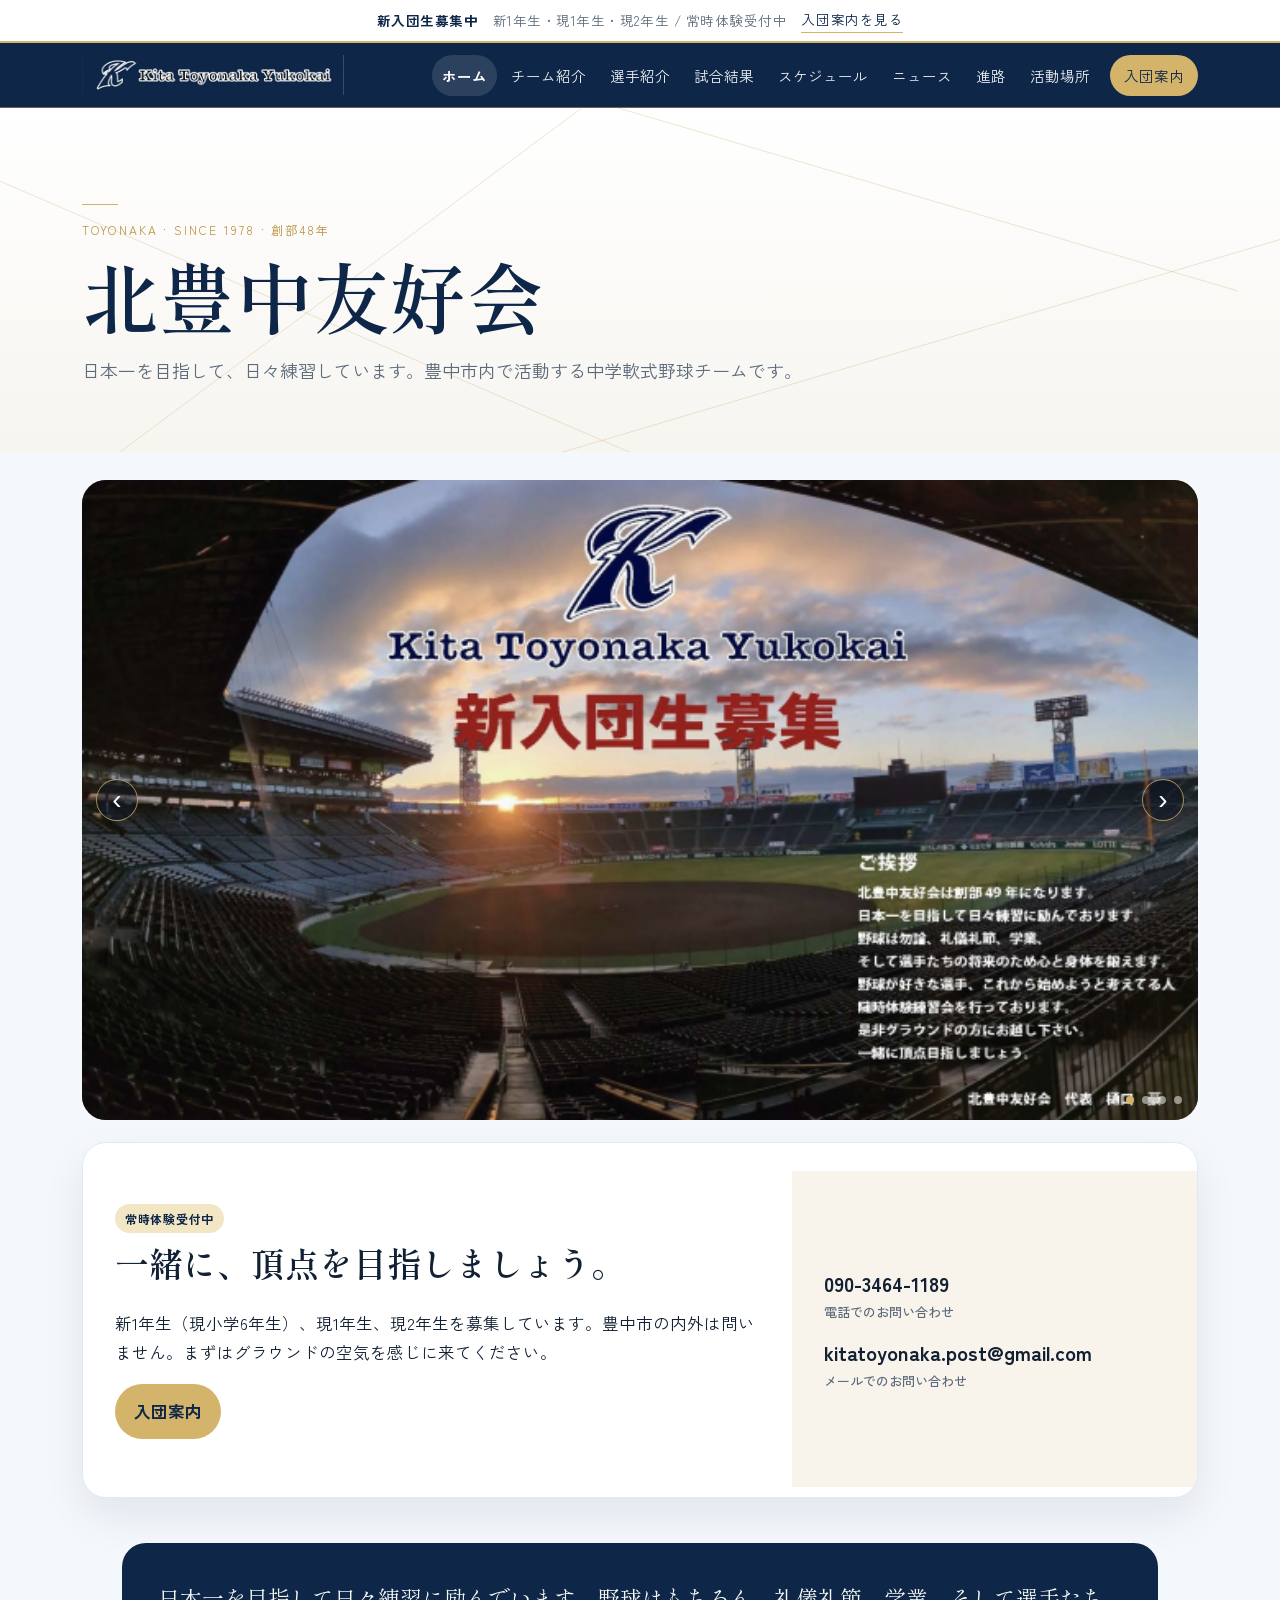
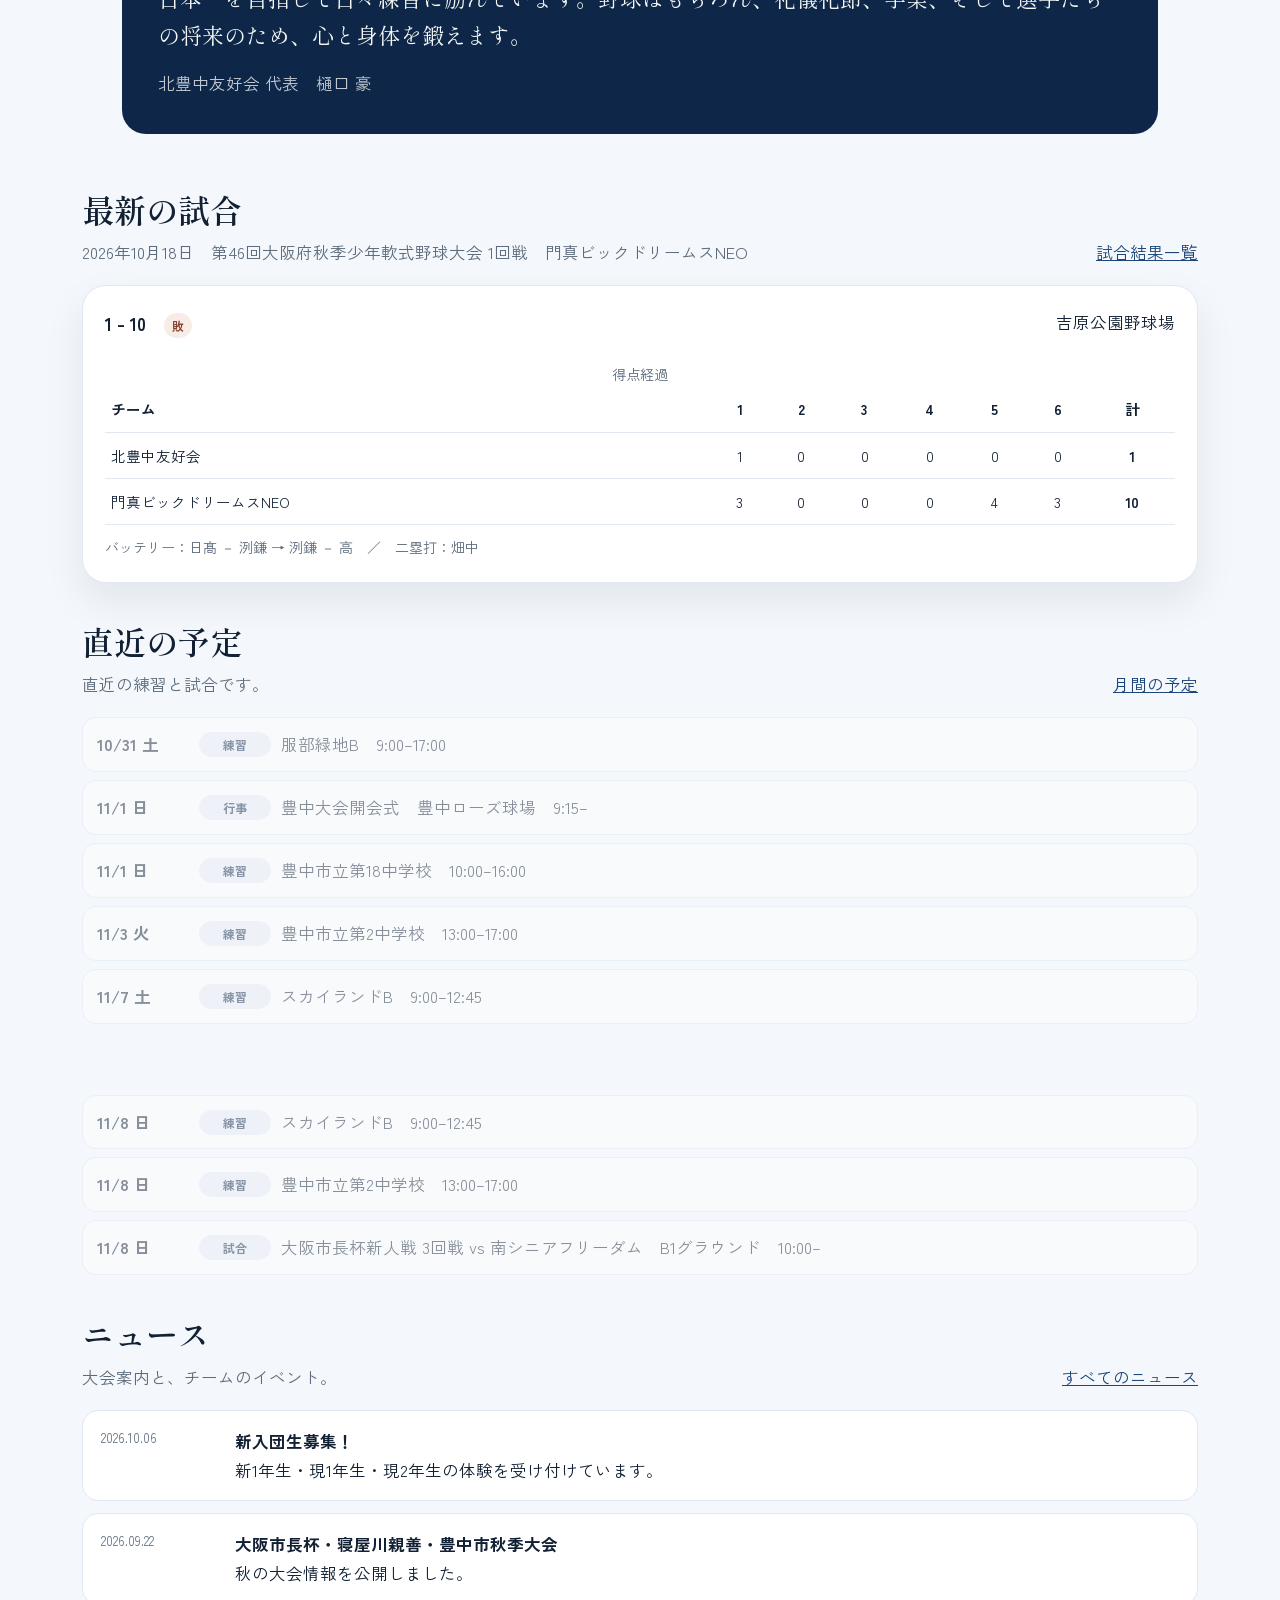
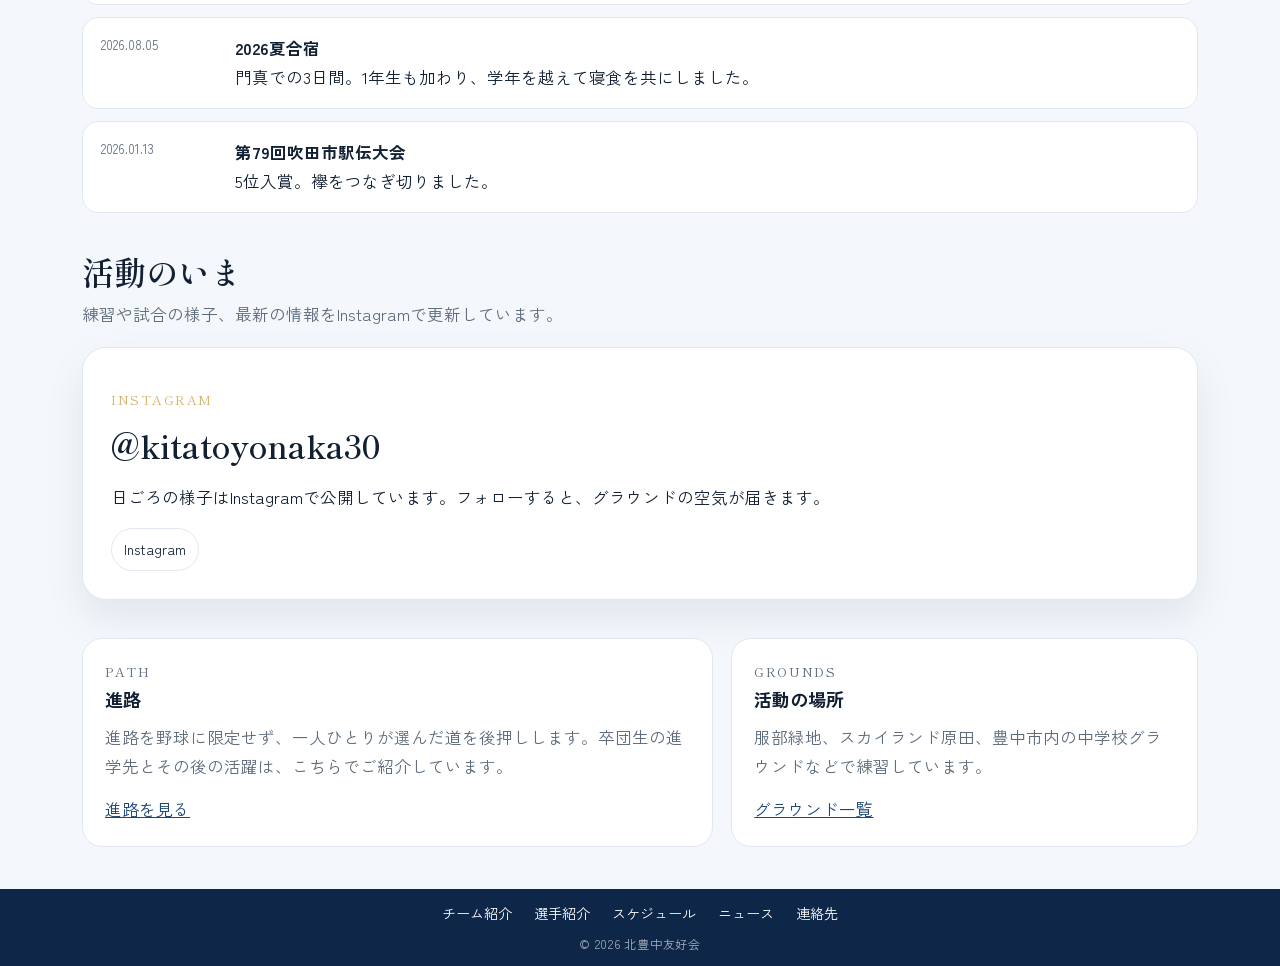
==== commit ef17970b: "update schedule" ====
--- a/index.html
+++ b/index.html
@@ -124,17 +124,20 @@
         <div class="section-head">
           <div>
             <h2>直近の予定</h2>
-            <p>2026年10月のスケジュールです。</p>
+            <p>直近の練習と試合です。</p>
           </div>
           <a href="schedule.html">月間の予定</a>
         </div>
         <ul class="schedule home-schedule">
-          <li class="day" data-date="2026-10-18"><span class="when">10/18 日</span><span class="tag tag-game">試合</span><span>大阪府秋季大会 1回戦 vs 門真ビックドリームスNEO　吉原公園運動場　10:30–</span></li>
-          <li class="day" data-date="2026-10-24"><span class="when">10/24 土</span><span class="tag tag-practice">練習</span><span>東久代A　11:00–13:00</span></li>
-          <li class="day" data-date="2026-10-24"><span class="when">10/24 土</span><span class="tag tag-practice">練習</span><span>東久代B　13:00–17:00</span></li>
-          <li class="day" data-date="2026-10-25"><span class="when">10/25 日</span><span class="tag tag-event">行事</span><span>豊中大会開会式　豊中ローズ球場　9:15–</span></li>
-          <li class="day" data-date="2026-10-25"><span class="when">10/25 日</span><span class="tag tag-game">試合</span><span>大阪市長杯新人戦 3回戦 vs 南シニアフリーダム　B1グラウンド　14:30–</span></li>
           <li class="day" data-date="2026-10-31"><span class="when">10/31 土</span><span class="tag tag-practice">練習</span><span>服部緑地B　9:00–17:00</span></li>
+          <li class="day" data-date="2026-11-01"><span class="when">11/1 日</span><span class="tag tag-event">行事</span><span>豊中大会開会式　豊中ローズ球場　9:15–</span></li>
+          <li class="day" data-date="2026-11-01"><span class="when">11/1 日</span><span class="tag tag-practice">練習</span><span>豊中市立第18中学校　10:00–16:00</span></li>
+          <li class="day" data-date="2026-11-03"><span class="when">11/3 火</span><span class="tag tag-practice">練習</span><span>豊中市立第2中学校　13:00–17:00</span></li>
+          <li class="day" data-date="2026-11-07"><span class="when">11/7 土</span><span class="tag tag-practice">練習</span><span>スカイランドB　9:00–12:45</span></li>
+          <li class="day" data-date="2026-11-07"><span class="when">11/7 土</span><span class="tag tag-practice">練習</span><span>千里北町公園　13:00–15:00</span></li>
+          <li class="day" data-date="2026-11-08"><span class="when">11/8 日</span><span class="tag tag-practice">練習</span><span>スカイランドB　9:00–12:45</span></li>
+          <li class="day" data-date="2026-11-08"><span class="when">11/8 日</span><span class="tag tag-practice">練習</span><span>豊中市立第2中学校　13:00–17:00</span></li>
+          <li class="day" data-date="2026-11-08"><span class="when">11/8 日</span><span class="tag tag-game">試合</span><span>大阪市長杯新人戦 3回戦 vs 南シニアフリーダム　B1グラウンド　10:00–</span></li>
         </ul>
       </section>
 
--- a/css/styles.css
+++ b/css/styles.css
@@ -809,6 +809,12 @@
 html.reveal-ready .day.is-past.rise.is-in {
   opacity: 0.48;
 }
+html.reveal-ready .site-footer .rise,
+html.reveal-ready .site-footer .rise.is-in {
+  opacity: 1;
+  transform: none;
+  transition: none;
+}
 
 @media (prefers-reduced-motion: reduce) {
   html { scroll-behavior: auto; }
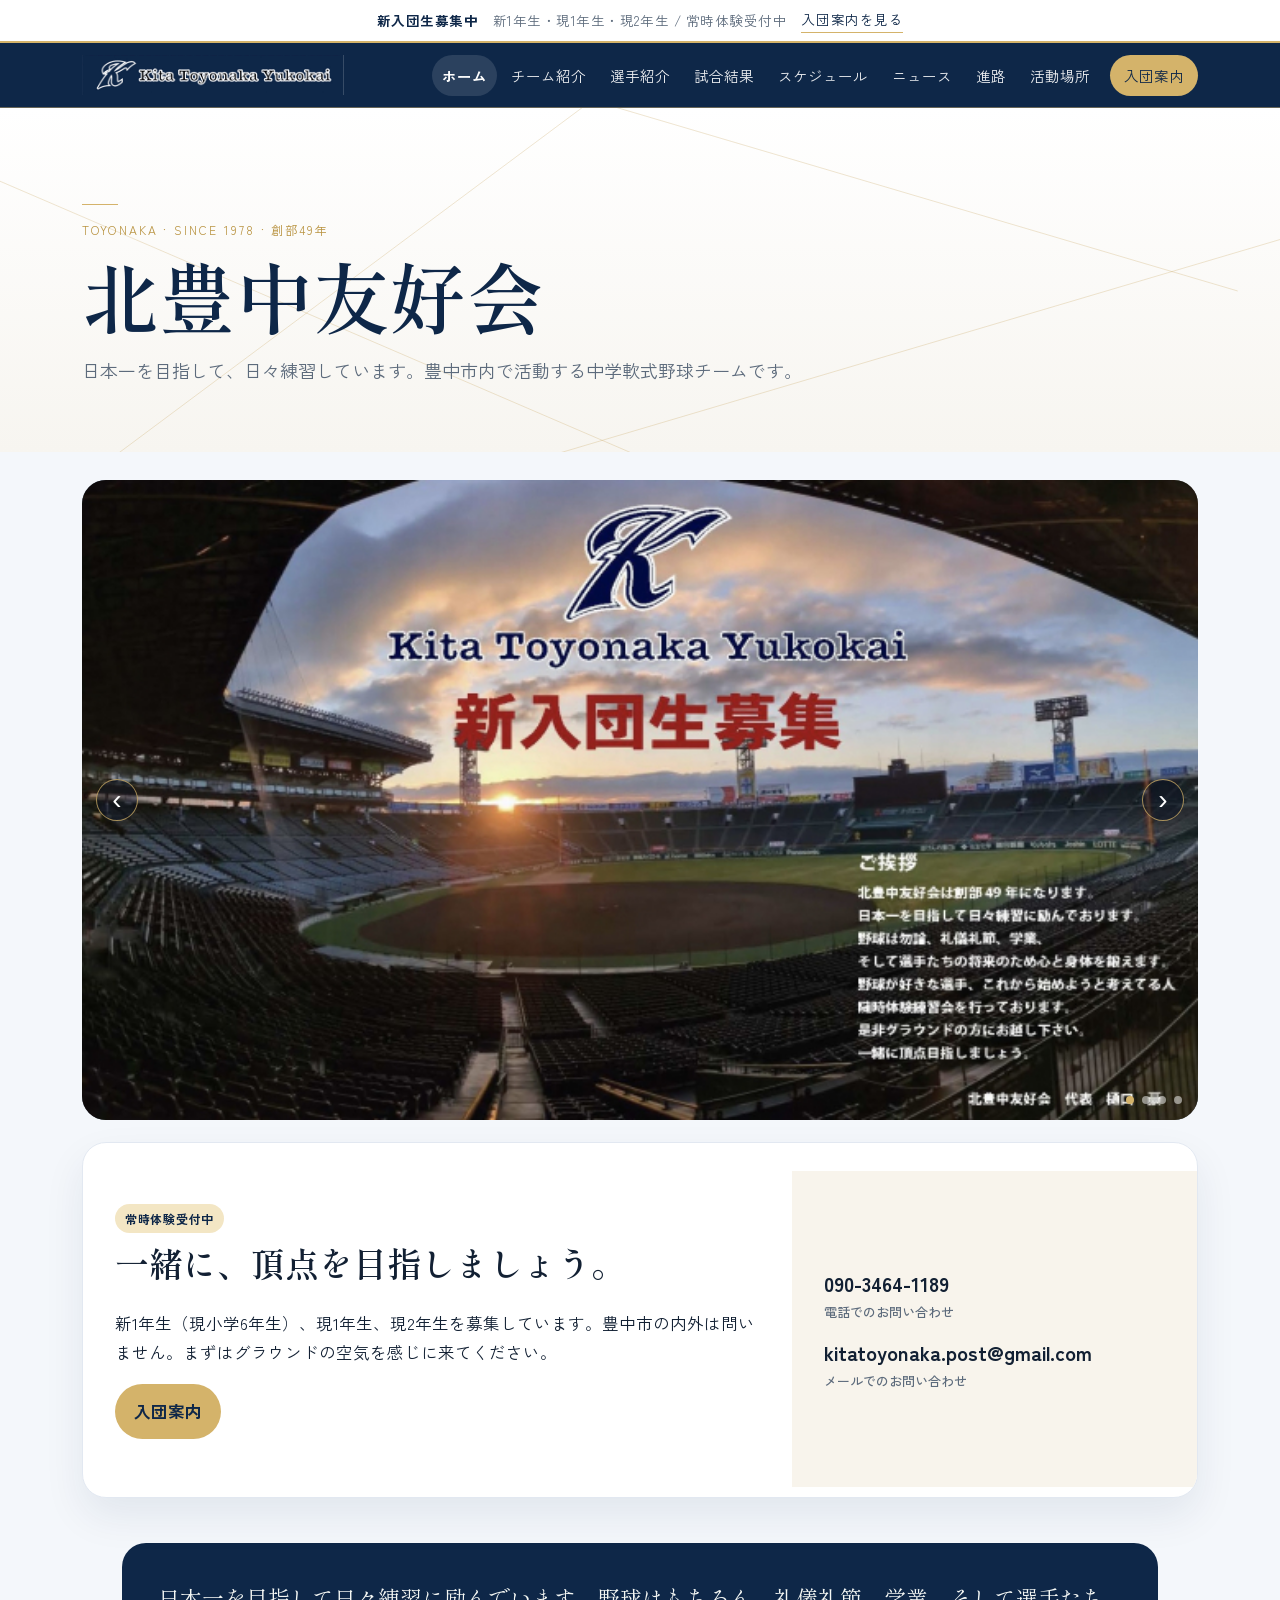
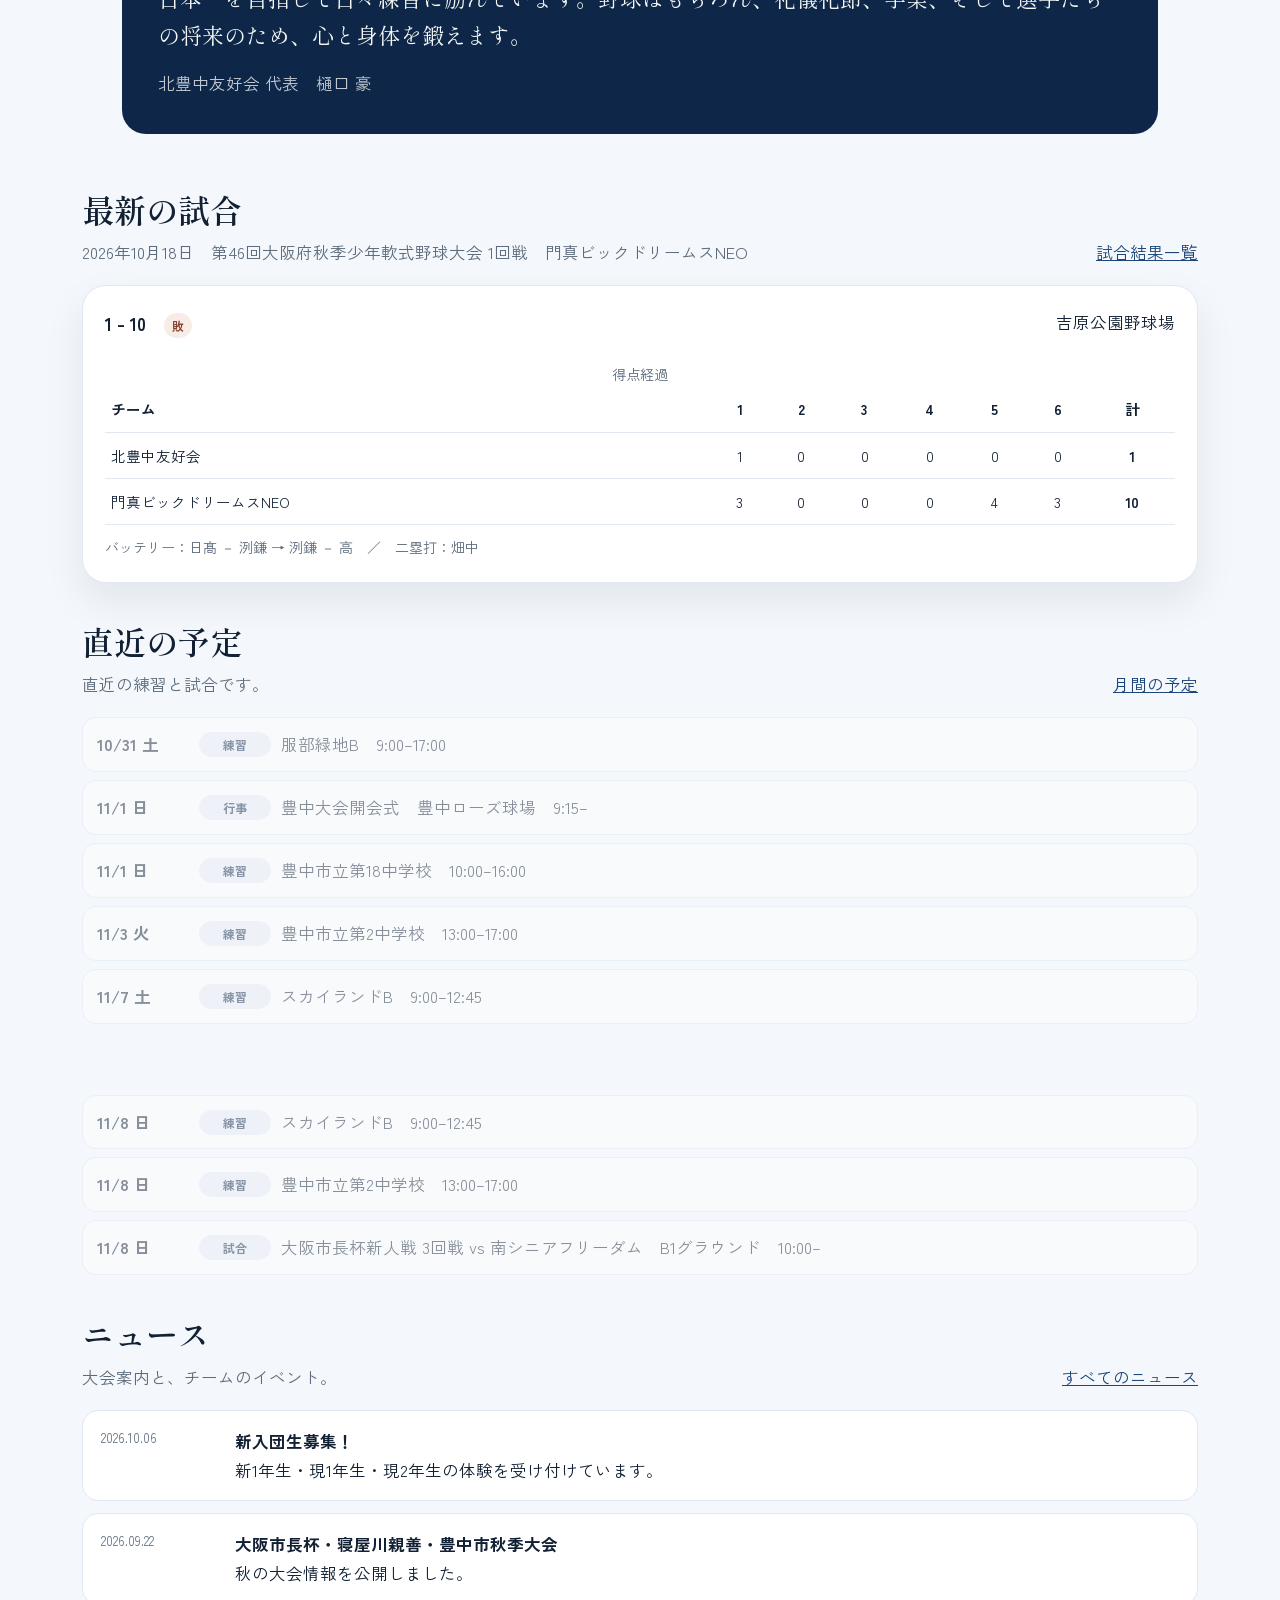
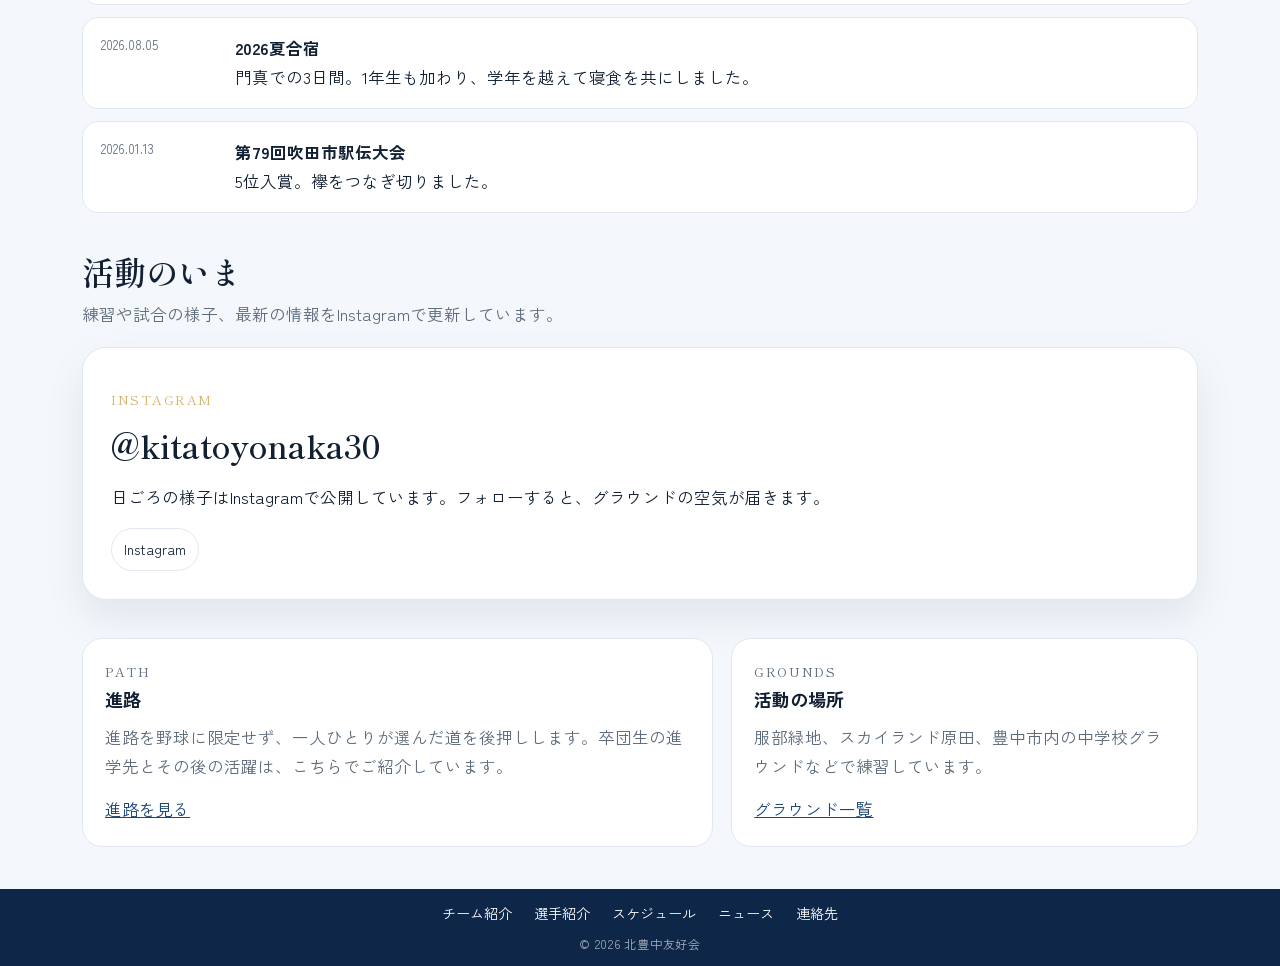
==== commit 7f5123b4: "fix 49th year" ====
--- a/index.html
+++ b/index.html
@@ -46,7 +46,7 @@
       </svg>
       <div class="hero-inner">
         <div>
-          <p class="eyebrow">Toyonaka · Since 1978 · 創部48年</p>
+          <p class="eyebrow">Toyonaka · Since 1978 · 創部49年</p>
           <h1>北豊中友好会</h1>
           <p class="lede">日本一を目指して、日々練習しています。豊中市内で活動する中学軟式野球チームです。</p>
         </div>
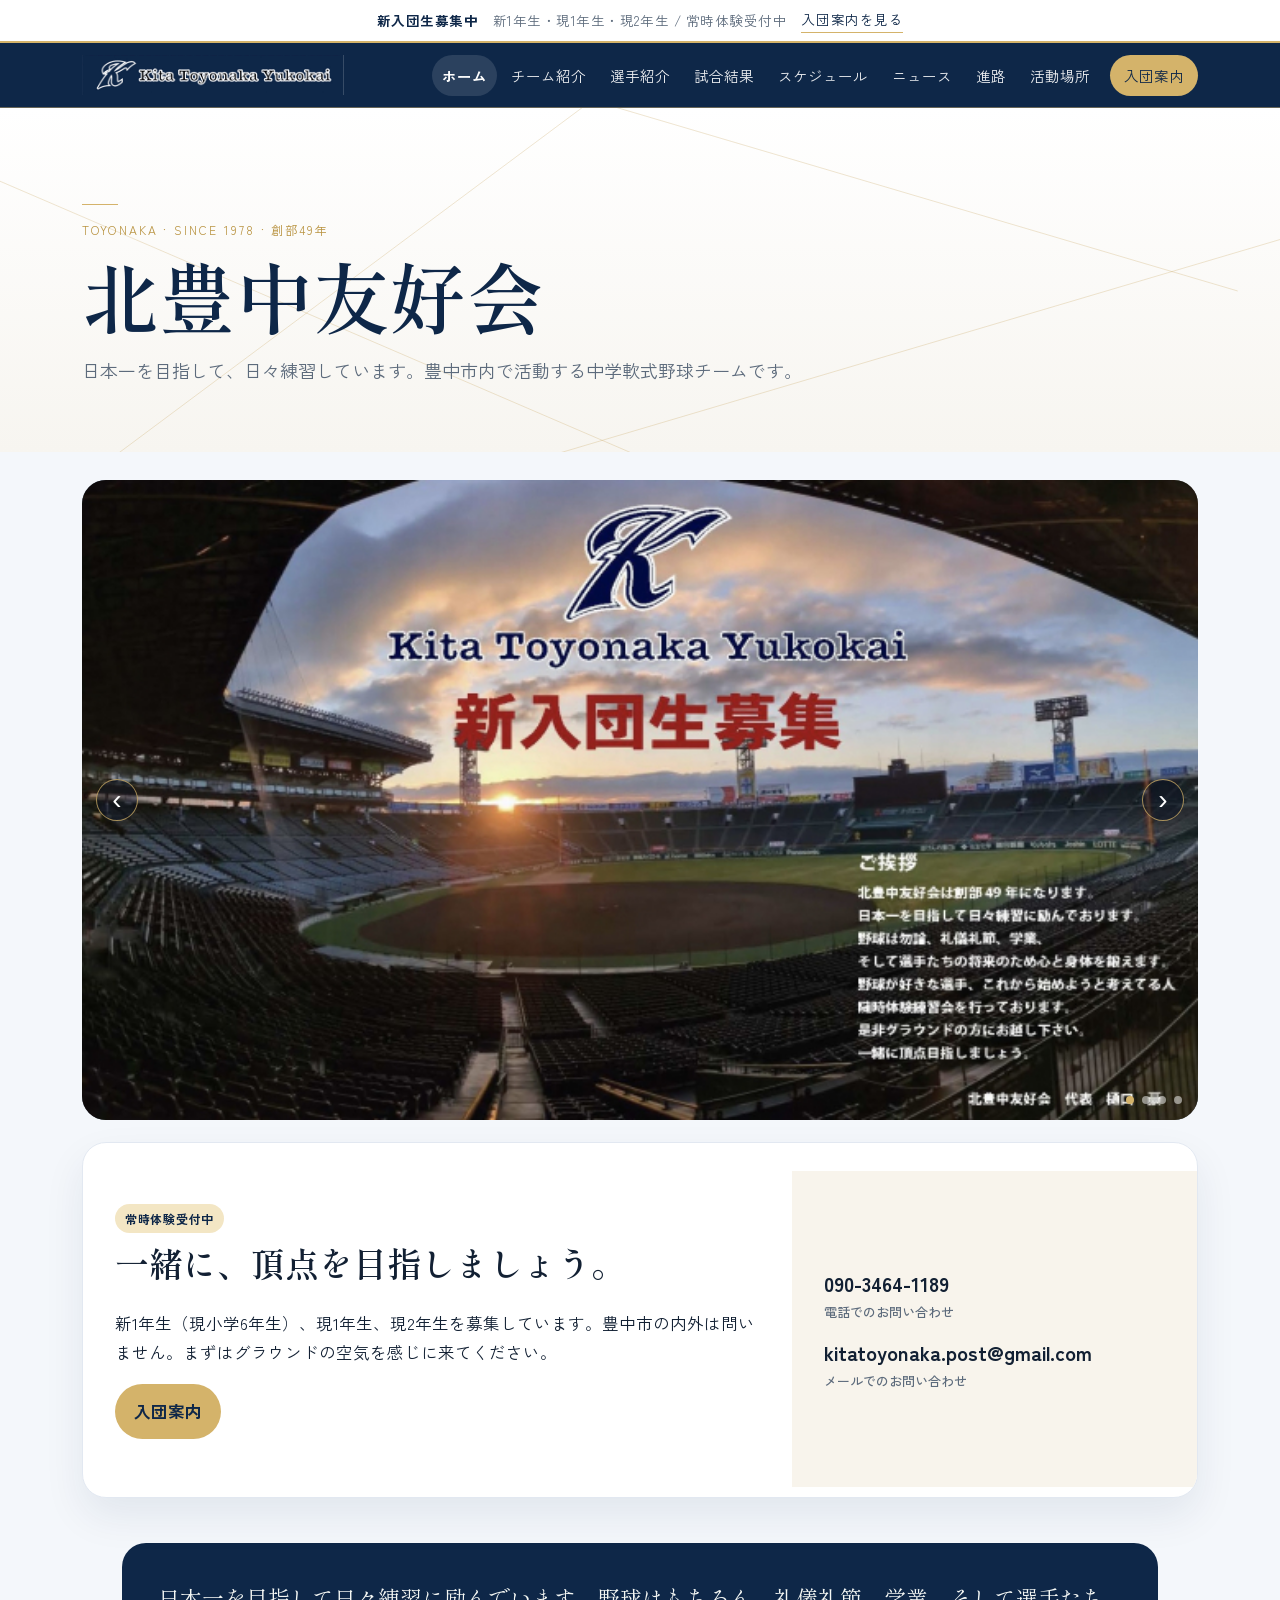
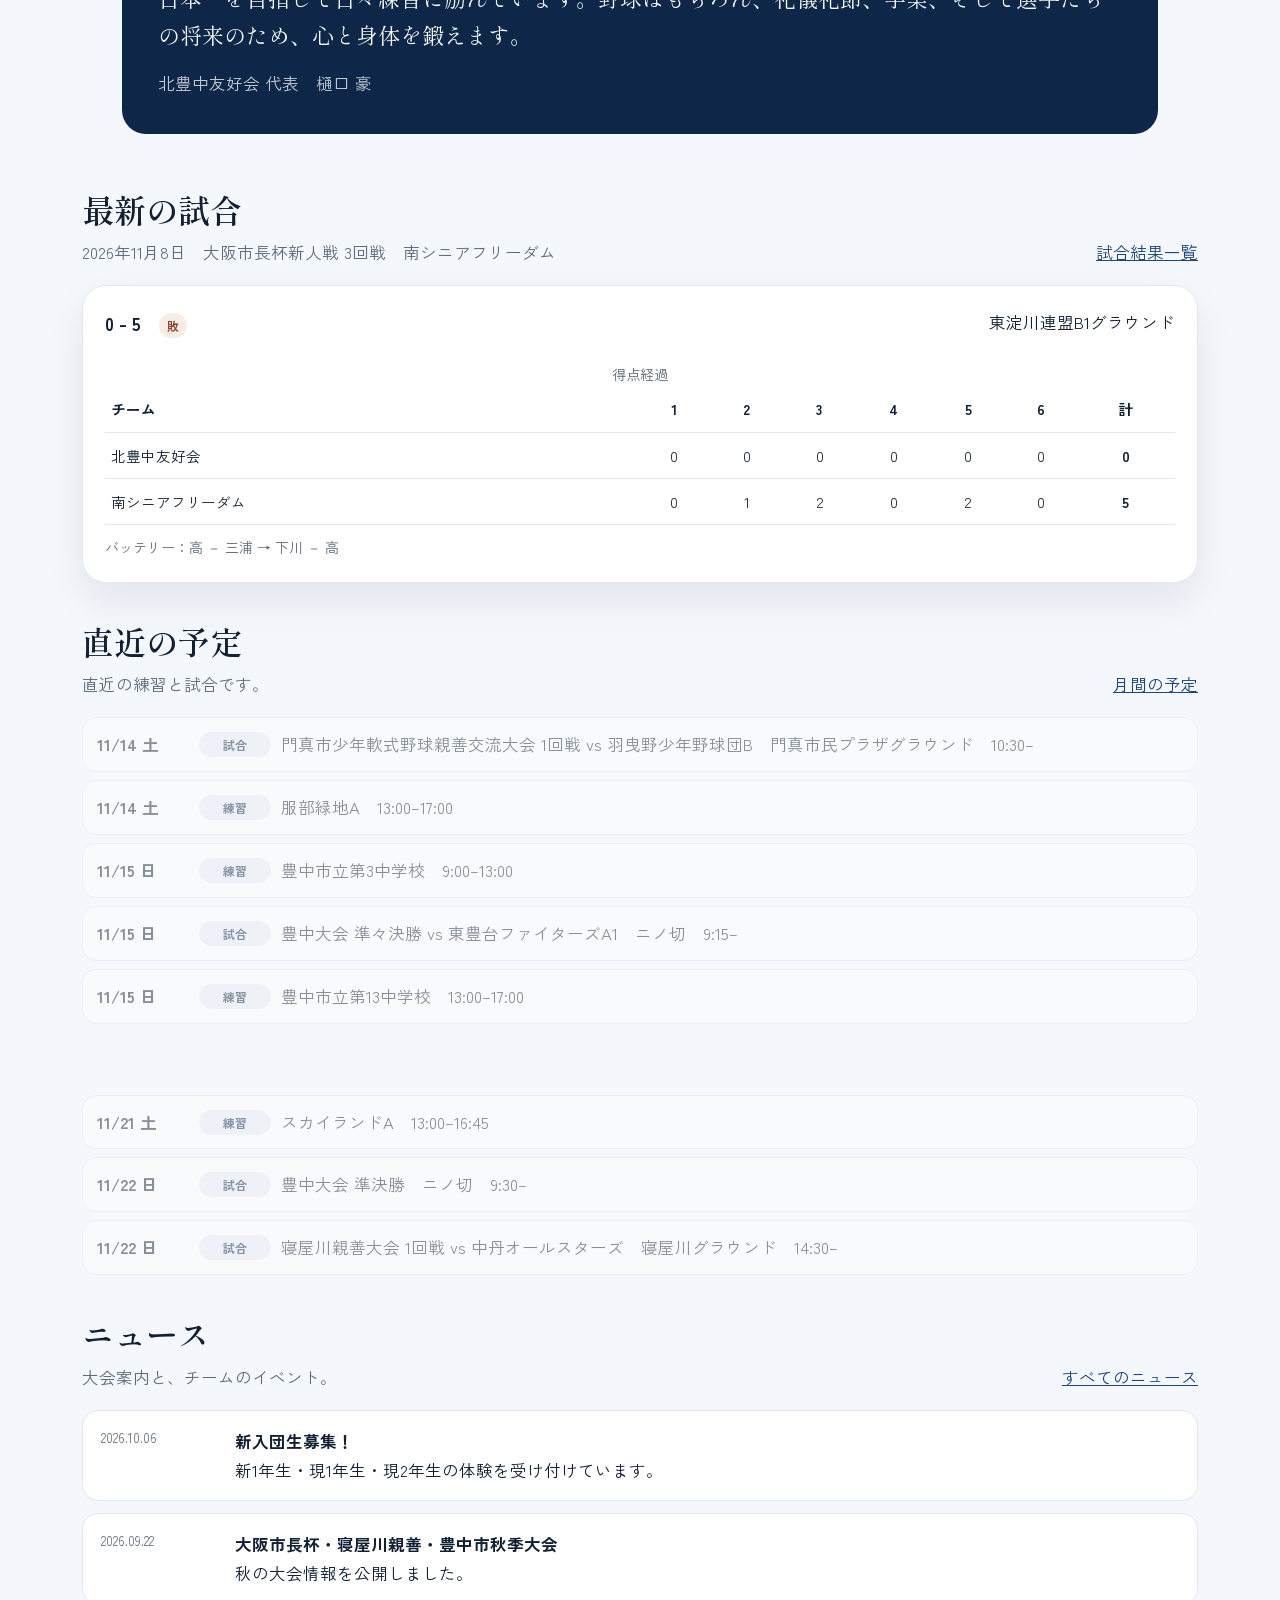
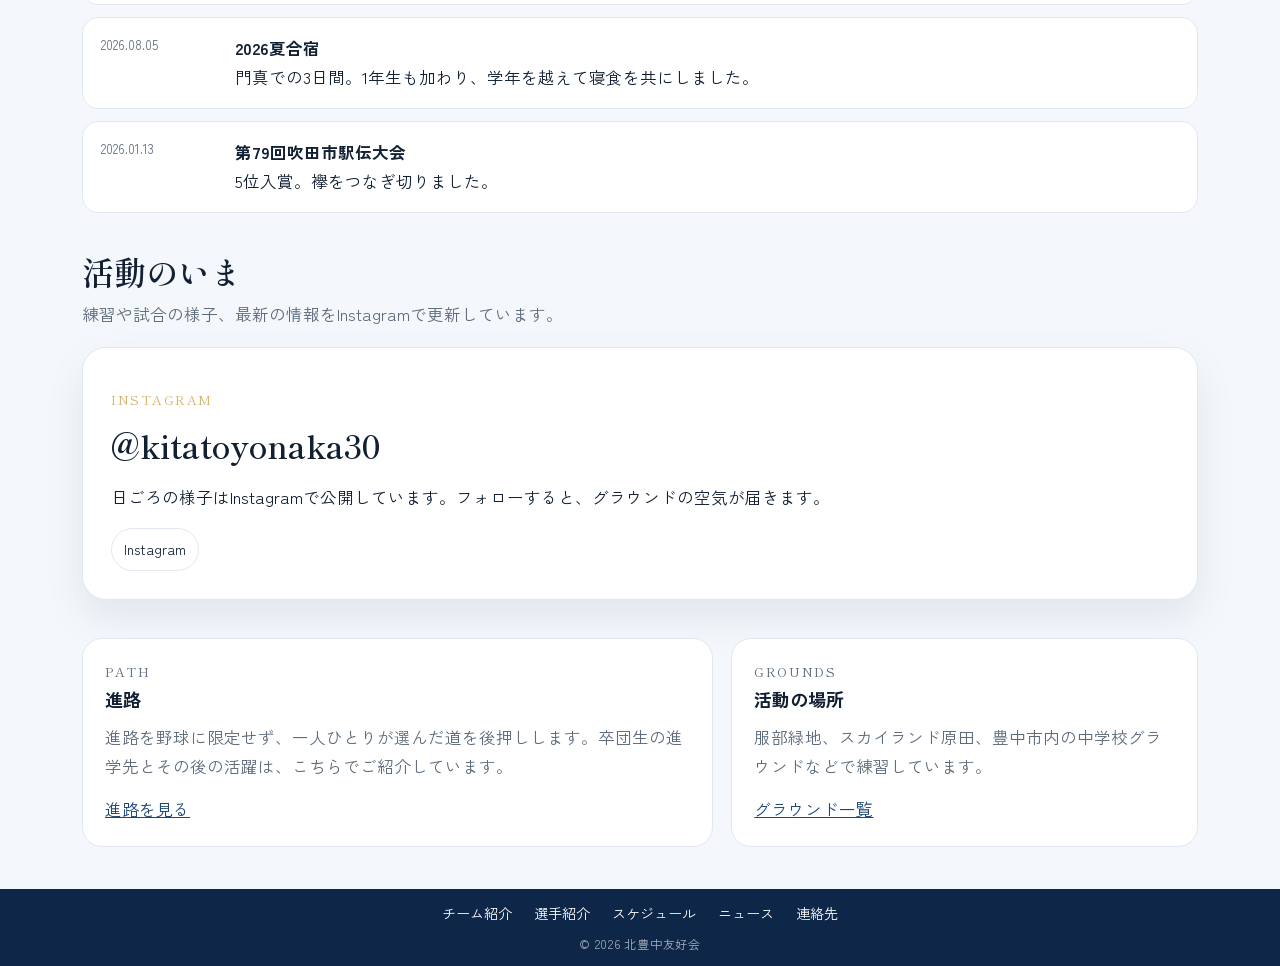
==== commit 6ce2466f: "schedule update" ====
--- a/index.html
+++ b/index.html
@@ -1,209 +1,209 @@
-<!DOCTYPE html>
-<html lang="ja">
-<head>
-  <meta charset="utf-8">
-  <meta name="viewport" content="width=device-width, initial-scale=1">
-  <title>北豊中友好会 | 豊中市の中学軟式野球</title>
-  <meta name="description" content="1978年設立、豊中市で活動する中学軟式野球チーム、北豊中友好会の公式ホームページ。新入団生を常時募集しています。">
-  <link rel="icon" href="favicon.png" type="image/png">
-  <link rel="preconnect" href="https://fonts.googleapis.com">
-  <link rel="preconnect" href="https://fonts.gstatic.com" crossorigin>
-  <link href="https://fonts.googleapis.com/css2?family=Shippori+Mincho:wght@500;600;700&family=Zen+Kaku+Gothic+New:wght@400;500;700&display=swap" rel="stylesheet">
-  <link rel="stylesheet" href="css/styles.css">
-</head>
-<body>
-  <a class="skip" href="#main">本文へ</a>
-  <header class="site-header">
-    <div class="recruit-bar">
-      <strong>新入団生募集中</strong>
-      <span>新1年生・現1年生・現2年生 / 常時体験受付中</span>
-      <a href="join.html">入団案内を見る</a>
-    </div>
-    <div class="header-row">
-      <a class="brand" href="index.html"><img class="brand-logo" src="images/logo-wordmark.png" alt="北豊中友好会 Kita Toyonaka Yukokai"></a>
-      <button class="nav-toggle" type="button" data-nav-toggle aria-expanded="false" aria-controls="site-nav">メニュー</button>
-      <nav class="nav" id="site-nav" data-nav aria-label="メイン">
-        <a href="index.html" aria-current="page">ホーム</a>
-        <a href="about.html">チーム紹介</a>
-        <a href="roster.html">選手紹介</a>
-        <a href="results.html">試合結果</a>
-        <a href="schedule.html">スケジュール</a>
-        <a href="news.html">ニュース</a>
-        <a href="pathways.html">進路</a>
-        <a href="grounds.html">活動場所</a>
-        <a class="nav-cta" href="join.html">入団案内</a>
-      </nav>
-    </div>
-  </header>
-
-  <main id="main">
-    <section class="hero hero-home">
-      <svg class="field-lines" viewBox="0 0 1200 480" preserveAspectRatio="xMinYMid slice" aria-hidden="true">
-        <line x1="20" y1="470" x2="640" y2="8" />
-        <line x1="1160" y1="250" x2="280" y2="-10" />
-        <line x1="160" y1="510" x2="1240" y2="190" />
-        <line x1="820" y1="500" x2="-40" y2="130" />
-      </svg>
-      <div class="hero-inner">
-        <div>
-          <p class="eyebrow">Toyonaka · Since 1978 · 創部49年</p>
-          <h1>北豊中友好会</h1>
-          <p class="lede">日本一を目指して、日々練習しています。豊中市内で活動する中学軟式野球チームです。</p>
-        </div>
-      </div>
-    </section>
-
-    <div class="wrap">
-      <section class="slideshow home-photo" data-slideshow aria-roledescription="カルーセル" aria-label="チームの写真">
-        <div class="slideshow-track">
-          <figure class="shot slide is-active">
-            <img src="images/pic1.jpg" alt="新入団生募集のポスター">
-          </figure>
-          <figure class="shot slide">
-            <img src="images/pic4.jpg" alt="並んだ白いヘルメットとバッグ">
-          </figure>
-          <figure class="shot slide">
-            <img src="images/pic5.jpg" alt="ヘッドスライディングする選手">
-          </figure>
-          <figure class="shot slide">
-            <img src="images/pic6.jpg" alt="グラウンドに並んだグローブとヘルメット">
-          </figure>
-        </div>
-        <button class="slide-btn slide-prev" type="button" aria-label="前の写真"><span aria-hidden="true">‹</span></button>
-        <button class="slide-btn slide-next" type="button" aria-label="次の写真"><span aria-hidden="true">›</span></button>
-        <div class="slide-dots"></div>
-      </section>
-      <section class="recruit-panel panel" aria-labelledby="recruit-title">
-        <div class="recruit-copy">
-          <span class="badge">常時体験受付中</span>
-          <h2 id="recruit-title">一緒に、頂点を目指しましょう。</h2>
-          <p>新1年生（現小学6年生）、現1年生、現2年生を募集しています。豊中市の内外は問いません。まずはグラウンドの空気を感じに来てください。</p>
-          <p><a class="btn btn-clay" href="join.html">入団案内</a></p>
-        </div>
-        <div class="contact-side">
-          <a class="big" href="tel:090-3464-1189">090-3464-1189<span>電話でのお問い合わせ</span></a>
-          <a class="big" href="mailto:kitatoyonaka.post@gmail.com">kitatoyonaka.post@gmail.com<span>メールでのお問い合わせ</span></a>
-        </div>
-      </section>
-
-      <section>
-        <blockquote class="quote">
-          <p>日本一を目指して日々練習に励んでいます。野球はもちろん、礼儀礼節、学業、そして選手たちの将来のため、心と身体を鍛えます。</p>
-          <footer>北豊中友好会 代表　樋口 豪</footer>
-        </blockquote>
-      </section>
-
-      <section>
-        <div class="section-head">
-          <div>
-            <h2>最新の試合</h2>
-            <p>2026年10月18日　第46回大阪府秋季少年軟式野球大会 1回戦　門真ビックドリームスNEO</p>
-          </div>
-          <a href="results.html">試合結果一覧</a>
-        </div>
-        <div class="panel scoreboard">
-          <div class="score-meta">
-            <strong>1 - 10　<span class="tag tag-loss">敗</span></strong>
-            <span>吉原公園野球場</span>
-          </div>
-          <table>
-            <caption class="note">得点経過</caption>
-            <thead>
-              <tr><th>チーム</th><th>1</th><th>2</th><th>3</th><th>4</th><th>5</th><th>6</th><th>計</th></tr>
-            </thead>
-            <tbody>
-              <tr><td>北豊中友好会</td><td>1</td><td>0</td><td>0</td><td>0</td><td>0</td><td>0</td><td class="total">1</td></tr>
-              <tr><td>門真ビックドリームスNEO</td><td>3</td><td>0</td><td>0</td><td>0</td><td>4</td><td>3</td><td class="total">10</td></tr>
-            </tbody>
-          </table>
-          <p class="note">バッテリー：日髙 － 洌鎌 → 洌鎌 － 高　／　二塁打：畑中</p>
-        </div>
-      </section>
-
-      <section>
-        <div class="section-head">
-          <div>
-            <h2>直近の予定</h2>
-            <p>直近の練習と試合です。</p>
-          </div>
-          <a href="schedule.html">月間の予定</a>
-        </div>
-        <ul class="schedule home-schedule">
-          <li class="day" data-date="2026-10-31"><span class="when">10/31 土</span><span class="tag tag-practice">練習</span><span>服部緑地B　9:00–17:00</span></li>
-          <li class="day" data-date="2026-11-01"><span class="when">11/1 日</span><span class="tag tag-event">行事</span><span>豊中大会開会式　豊中ローズ球場　9:15–</span></li>
-          <li class="day" data-date="2026-11-01"><span class="when">11/1 日</span><span class="tag tag-practice">練習</span><span>豊中市立第18中学校　10:00–16:00</span></li>
-          <li class="day" data-date="2026-11-03"><span class="when">11/3 火</span><span class="tag tag-practice">練習</span><span>豊中市立第2中学校　13:00–17:00</span></li>
-          <li class="day" data-date="2026-11-07"><span class="when">11/7 土</span><span class="tag tag-practice">練習</span><span>スカイランドB　9:00–12:45</span></li>
-          <li class="day" data-date="2026-11-07"><span class="when">11/7 土</span><span class="tag tag-practice">練習</span><span>千里北町公園　13:00–15:00</span></li>
-          <li class="day" data-date="2026-11-08"><span class="when">11/8 日</span><span class="tag tag-practice">練習</span><span>スカイランドB　9:00–12:45</span></li>
-          <li class="day" data-date="2026-11-08"><span class="when">11/8 日</span><span class="tag tag-practice">練習</span><span>豊中市立第2中学校　13:00–17:00</span></li>
-          <li class="day" data-date="2026-11-08"><span class="when">11/8 日</span><span class="tag tag-game">試合</span><span>大阪市長杯新人戦 3回戦 vs 南シニアフリーダム　B1グラウンド　10:00–</span></li>
-        </ul>
-      </section>
-
-      <section>
-        <div class="section-head">
-          <div>
-            <h2>ニュース</h2>
-            <p>大会案内と、チームのイベント。</p>
-          </div>
-          <a href="news.html">すべてのニュース</a>
-        </div>
-        <div class="news-list">
-          <a class="news-item" href="news.html#recruit"><time datetime="2026-10-06">2026.10.06</time><span><strong>新入団生募集！</strong>新1年生・現1年生・現2年生の体験を受け付けています。</span></a>
-          <a class="news-item" href="news.html#mayor"><time datetime="2026-09-22">2026.09.22</time><span><strong>大阪市長杯・寝屋川親善・豊中市秋季大会</strong>秋の大会情報を公開しました。</span></a>
-          <a class="news-item" href="news.html#camp"><time datetime="2026-08-05">2026.08.05</time><span><strong>2026夏合宿</strong>門真での3日間。1年生も加わり、学年を越えて寝食を共にしました。</span></a>
-          <a class="news-item" href="news.html#ekiden"><time datetime="2026-01-13">2026.01.13</time><span><strong>第79回吹田市駅伝大会</strong>5位入賞。襷をつなぎ切りました。</span></a>
-        </div>
-      </section>
-
-      <section>
-        <div class="section-head">
-          <div>
-            <h2>活動のいま</h2>
-            <p>練習や試合の様子、最新の情報をInstagramで更新しています。</p>
-          </div>
-        </div>
-        <div class="ig-layout">
-          <div class="panel ig-intro">
-            <p class="num">INSTAGRAM</p>
-            <h3 class="block-title">@kitatoyonaka30</h3>
-            <p>日ごろの様子はInstagramで公開しています。フォローすると、グラウンドの空気が届きます。</p>
-            <div class="sns-row">
-              <a href="https://www.instagram.com/kitatoyonaka30?cplk=a2x0bmE3ZWJ3Z3d0&amp;utm_source=qr" target="_blank" rel="noopener noreferrer">Instagram</a>
-            </div>
-          </div>
-          <div class="ig-mount" data-instagram></div>
-        </div>
-      </section>
-
-      <section class="grid-2">
-        <article class="card">
-          <p class="num">PATH</p>
-          <h3>進路</h3>
-          <p>進路を野球に限定せず、一人ひとりが選んだ道を後押しします。卒団生の進学先とその後の活躍は、こちらでご紹介しています。</p>
-          <p style="margin-top:14px"><a href="pathways.html">進路を見る</a></p>
-        </article>
-        <article class="card">
-          <p class="num">GROUNDS</p>
-          <h3>活動の場所</h3>
-          <p>服部緑地、スカイランド原田、豊中市内の中学校グラウンドなどで練習しています。</p>
-          <p style="margin-top:14px"><a href="grounds.html">グラウンド一覧</a></p>
-        </article>
-      </section>
-    </div>
-  </main>
-
-  <footer class="site-footer">
-  <nav class="wrap footer-nav" aria-label="フッター">
-    <a href="about.html">チーム紹介</a>
-    <a href="roster.html">選手紹介</a>
-    <a href="schedule.html">スケジュール</a>
-    <a href="news.html">ニュース</a>
-    <a href="contact.html">連絡先</a>
-  </nav>
-  <p class="copyright">© 2026 北豊中友好会</p>
-</footer>
-  <script src="js/main.js"></script>
-</body>
-</html>
+<!DOCTYPE html>
+<html lang="ja">
+<head>
+  <meta charset="utf-8">
+  <meta name="viewport" content="width=device-width, initial-scale=1">
+  <title>北豊中友好会 | 豊中市の中学軟式野球</title>
+  <meta name="description" content="1978年設立、豊中市で活動する中学軟式野球チーム、北豊中友好会の公式ホームページ。新入団生を常時募集しています。">
+  <link rel="icon" href="favicon.png" type="image/png">
+  <link rel="preconnect" href="https://fonts.googleapis.com">
+  <link rel="preconnect" href="https://fonts.gstatic.com" crossorigin>
+  <link href="https://fonts.googleapis.com/css2?family=Shippori+Mincho:wght@500;600;700&family=Zen+Kaku+Gothic+New:wght@400;500;700&display=swap" rel="stylesheet">
+  <link rel="stylesheet" href="css/styles.css">
+</head>
+<body>
+  <a class="skip" href="#main">本文へ</a>
+  <header class="site-header">
+    <div class="recruit-bar">
+      <strong>新入団生募集中</strong>
+      <span>新1年生・現1年生・現2年生 / 常時体験受付中</span>
+      <a href="join.html">入団案内を見る</a>
+    </div>
+    <div class="header-row">
+      <a class="brand" href="index.html"><img class="brand-logo" src="images/logo-wordmark.png" alt="北豊中友好会 Kita Toyonaka Yukokai"></a>
+      <button class="nav-toggle" type="button" data-nav-toggle aria-expanded="false" aria-controls="site-nav">メニュー</button>
+      <nav class="nav" id="site-nav" data-nav aria-label="メイン">
+        <a href="index.html" aria-current="page">ホーム</a>
+        <a href="about.html">チーム紹介</a>
+        <a href="roster.html">選手紹介</a>
+        <a href="results.html">試合結果</a>
+        <a href="schedule.html">スケジュール</a>
+        <a href="news.html">ニュース</a>
+        <a href="pathways.html">進路</a>
+        <a href="grounds.html">活動場所</a>
+        <a class="nav-cta" href="join.html">入団案内</a>
+      </nav>
+    </div>
+  </header>
+
+  <main id="main">
+    <section class="hero hero-home">
+      <svg class="field-lines" viewBox="0 0 1200 480" preserveAspectRatio="xMinYMid slice" aria-hidden="true">
+        <line x1="20" y1="470" x2="640" y2="8" />
+        <line x1="1160" y1="250" x2="280" y2="-10" />
+        <line x1="160" y1="510" x2="1240" y2="190" />
+        <line x1="820" y1="500" x2="-40" y2="130" />
+      </svg>
+      <div class="hero-inner">
+        <div>
+          <p class="eyebrow">Toyonaka · Since 1978 · 創部49年</p>
+          <h1>北豊中友好会</h1>
+          <p class="lede">日本一を目指して、日々練習しています。豊中市内で活動する中学軟式野球チームです。</p>
+        </div>
+      </div>
+    </section>
+
+    <div class="wrap">
+      <section class="slideshow home-photo" data-slideshow aria-roledescription="カルーセル" aria-label="チームの写真">
+        <div class="slideshow-track">
+          <figure class="shot slide is-active">
+            <img src="images/pic1.jpg" alt="新入団生募集のポスター">
+          </figure>
+          <figure class="shot slide">
+            <img src="images/pic4.jpg" alt="並んだ白いヘルメットとバッグ">
+          </figure>
+          <figure class="shot slide">
+            <img src="images/pic5.jpg" alt="ヘッドスライディングする選手">
+          </figure>
+          <figure class="shot slide">
+            <img src="images/pic6.jpg" alt="グラウンドに並んだグローブとヘルメット">
+          </figure>
+        </div>
+        <button class="slide-btn slide-prev" type="button" aria-label="前の写真"><span aria-hidden="true">‹</span></button>
+        <button class="slide-btn slide-next" type="button" aria-label="次の写真"><span aria-hidden="true">›</span></button>
+        <div class="slide-dots"></div>
+      </section>
+      <section class="recruit-panel panel" aria-labelledby="recruit-title">
+        <div class="recruit-copy">
+          <span class="badge">常時体験受付中</span>
+          <h2 id="recruit-title">一緒に、頂点を目指しましょう。</h2>
+          <p>新1年生（現小学6年生）、現1年生、現2年生を募集しています。豊中市の内外は問いません。まずはグラウンドの空気を感じに来てください。</p>
+          <p><a class="btn btn-clay" href="join.html">入団案内</a></p>
+        </div>
+        <div class="contact-side">
+          <a class="big" href="tel:090-3464-1189">090-3464-1189<span>電話でのお問い合わせ</span></a>
+          <a class="big" href="mailto:kitatoyonaka.post@gmail.com">kitatoyonaka.post@gmail.com<span>メールでのお問い合わせ</span></a>
+        </div>
+      </section>
+
+      <section>
+        <blockquote class="quote">
+          <p>日本一を目指して日々練習に励んでいます。野球はもちろん、礼儀礼節、学業、そして選手たちの将来のため、心と身体を鍛えます。</p>
+          <footer>北豊中友好会 代表　樋口 豪</footer>
+        </blockquote>
+      </section>
+
+      <section>
+        <div class="section-head">
+          <div>
+            <h2>最新の試合</h2>
+            <p>2026年11月8日　大阪市長杯新人戦 3回戦　南シニアフリーダム</p>
+          </div>
+          <a href="results.html">試合結果一覧</a>
+        </div>
+        <div class="panel scoreboard">
+          <div class="score-meta">
+            <strong>0 - 5　<span class="tag tag-loss">敗</span></strong>
+            <span>東淀川連盟B1グラウンド</span>
+          </div>
+          <table>
+            <caption class="note">得点経過</caption>
+            <thead>
+              <tr><th>チーム</th><th>1</th><th>2</th><th>3</th><th>4</th><th>5</th><th>6</th><th>計</th></tr>
+            </thead>
+            <tbody>
+              <tr><td>北豊中友好会</td><td>0</td><td>0</td><td>0</td><td>0</td><td>0</td><td>0</td><td class="total">0</td></tr>
+              <tr><td>南シニアフリーダム</td><td>0</td><td>1</td><td>2</td><td>0</td><td>2</td><td>0</td><td class="total">5</td></tr>
+            </tbody>
+          </table>
+          <p class="note">バッテリー：高 － 三浦 → 下川 － 高</p>
+        </div>
+      </section>
+
+      <section>
+        <div class="section-head">
+          <div>
+            <h2>直近の予定</h2>
+            <p>直近の練習と試合です。</p>
+          </div>
+          <a href="schedule.html">月間の予定</a>
+        </div>
+        <ul class="schedule home-schedule">
+          <li class="day" data-date="2026-11-14"><span class="when">11/14 土</span><span class="tag tag-game">試合</span><span>門真市少年軟式野球親善交流大会 1回戦 vs 羽曳野少年野球団B　門真市民プラザグラウンド　10:30–</span></li>
+          <li class="day" data-date="2026-11-14"><span class="when">11/14 土</span><span class="tag tag-practice">練習</span><span>服部緑地A　13:00–17:00</span></li>
+          <li class="day" data-date="2026-11-15"><span class="when">11/15 日</span><span class="tag tag-practice">練習</span><span>豊中市立第3中学校　9:00–13:00</span></li>
+          <li class="day" data-date="2026-11-15"><span class="when">11/15 日</span><span class="tag tag-game">試合</span><span>豊中大会 準々決勝 vs 東豊台ファイターズA1　ニノ切　9:15–</span></li>
+          <li class="day" data-date="2026-11-15"><span class="when">11/15 日</span><span class="tag tag-practice">練習</span><span>豊中市立第13中学校　13:00–17:00</span></li>
+          <li class="day" data-date="2026-11-21"><span class="when">11/21 土</span><span class="tag tag-practice">練習</span><span>豊中市立第2中学校　9:00–17:00</span></li>
+          <li class="day" data-date="2026-11-21"><span class="when">11/21 土</span><span class="tag tag-practice">練習</span><span>スカイランドA　13:00–16:45</span></li>
+          <li class="day" data-date="2026-11-22"><span class="when">11/22 日</span><span class="tag tag-game">試合</span><span>豊中大会 準決勝　ニノ切　9:30–</span></li>
+          <li class="day" data-date="2026-11-22"><span class="when">11/22 日</span><span class="tag tag-game">試合</span><span>寝屋川親善大会 1回戦 vs 中丹オールスターズ　寝屋川グラウンド　14:30–</span></li>
+        </ul>
+      </section>
+
+      <section>
+        <div class="section-head">
+          <div>
+            <h2>ニュース</h2>
+            <p>大会案内と、チームのイベント。</p>
+          </div>
+          <a href="news.html">すべてのニュース</a>
+        </div>
+        <div class="news-list">
+          <a class="news-item" href="news.html#recruit"><time datetime="2026-10-06">2026.10.06</time><span><strong>新入団生募集！</strong>新1年生・現1年生・現2年生の体験を受け付けています。</span></a>
+          <a class="news-item" href="news.html#mayor"><time datetime="2026-09-22">2026.09.22</time><span><strong>大阪市長杯・寝屋川親善・豊中市秋季大会</strong>秋の大会情報を公開しました。</span></a>
+          <a class="news-item" href="news.html#camp"><time datetime="2026-08-05">2026.08.05</time><span><strong>2026夏合宿</strong>門真での3日間。1年生も加わり、学年を越えて寝食を共にしました。</span></a>
+          <a class="news-item" href="news.html#ekiden"><time datetime="2026-01-13">2026.01.13</time><span><strong>第79回吹田市駅伝大会</strong>5位入賞。襷をつなぎ切りました。</span></a>
+        </div>
+      </section>
+
+      <section>
+        <div class="section-head">
+          <div>
+            <h2>活動のいま</h2>
+            <p>練習や試合の様子、最新の情報をInstagramで更新しています。</p>
+          </div>
+        </div>
+        <div class="ig-layout">
+          <div class="panel ig-intro">
+            <p class="num">INSTAGRAM</p>
+            <h3 class="block-title">@kitatoyonaka30</h3>
+            <p>日ごろの様子はInstagramで公開しています。フォローすると、グラウンドの空気が届きます。</p>
+            <div class="sns-row">
+              <a href="https://www.instagram.com/kitatoyonaka30?cplk=a2x0bmE3ZWJ3Z3d0&amp;utm_source=qr" target="_blank" rel="noopener noreferrer">Instagram</a>
+            </div>
+          </div>
+          <div class="ig-mount" data-instagram></div>
+        </div>
+      </section>
+
+      <section class="grid-2">
+        <article class="card">
+          <p class="num">PATH</p>
+          <h3>進路</h3>
+          <p>進路を野球に限定せず、一人ひとりが選んだ道を後押しします。卒団生の進学先とその後の活躍は、こちらでご紹介しています。</p>
+          <p style="margin-top:14px"><a href="pathways.html">進路を見る</a></p>
+        </article>
+        <article class="card">
+          <p class="num">GROUNDS</p>
+          <h3>活動の場所</h3>
+          <p>服部緑地、スカイランド原田、豊中市内の中学校グラウンドなどで練習しています。</p>
+          <p style="margin-top:14px"><a href="grounds.html">グラウンド一覧</a></p>
+        </article>
+      </section>
+    </div>
+  </main>
+
+  <footer class="site-footer">
+  <nav class="wrap footer-nav" aria-label="フッター">
+    <a href="about.html">チーム紹介</a>
+    <a href="roster.html">選手紹介</a>
+    <a href="schedule.html">スケジュール</a>
+    <a href="news.html">ニュース</a>
+    <a href="contact.html">連絡先</a>
+  </nav>
+  <p class="copyright">© 2026 北豊中友好会</p>
+</footer>
+  <script src="js/main.js"></script>
+</body>
+</html>
--- a/css/styles.css
+++ b/css/styles.css
@@ -1,828 +1,836 @@
-:root {
-  --bg: #f4f7fb;
-  --paper: #ffffff;
-  --ink: #122033;
-  --muted: #5d6b7c;
-  --line: #e2e8f1;
-  --forest: #0e2748;
-  --forest-2: #1c4578;
-  --leaf: #b8923f;
-  --mist: #e8eef6;
-  --sand: #f8f4ec;
-  --clay: #c6a15b;
-  --gold: #d4b36a;
-  --shadow: 0 18px 40px rgba(14, 39, 72, 0.08);
-  --serif: "Shippori Mincho", "Yu Mincho", "Hiragino Mincho ProN", serif;
-  --sans: "Zen Kaku Gothic New", "Hiragino Sans", "Yu Gothic", sans-serif;
-  --header: 112px;
-}
-
-* { box-sizing: border-box; }
-html { scroll-behavior: smooth; }
-body {
-  margin: 0;
-  color: var(--ink);
-  background: var(--bg);
-  font-family: var(--sans);
-  font-size: 16.5px;
-  line-height: 1.75;
-}
-img { max-width: 100%; }
-a { color: var(--forest-2); }
-a:hover { color: var(--clay); }
-a:focus-visible, button:focus-visible, input:focus-visible, select:focus-visible, textarea:focus-visible {
-  outline: 3px solid var(--leaf);
-  outline-offset: 2px;
-}
-.skip {
-  position: absolute;
-  left: 16px;
-  top: -40px;
-  background: #fff;
-  padding: 8px 12px;
-  z-index: 20;
-}
-.skip:focus { top: 8px; }
-
-.site-header {
-  position: sticky;
-  top: 0;
-  z-index: 30;
-  background: #0e2748;
-  box-shadow: inset 0 -1px 0 rgba(212, 179, 106, 0.45);
-}
-.recruit-bar {
-  display: flex;
-  justify-content: center;
-  gap: 14px;
-  align-items: center;
-  flex-wrap: wrap;
-  background: #fff;
-  color: var(--forest);
-  border-bottom: 2px solid var(--gold);
-  font-size: 13.5px;
-  letter-spacing: 0.04em;
-  padding: 8px 18px;
-}
-.recruit-bar span { color: var(--muted); }
-.recruit-bar a {
-  color: var(--forest);
-  text-decoration: none;
-  border-bottom: 1px solid var(--gold);
-}
-.recruit-bar strong { font-weight: 700; }
-.header-row {
-  max-width: 1160px;
-  margin: 0 auto;
-  padding: 12px 22px;
-  display: flex;
-  align-items: center;
-  gap: 18px;
-}
-.brand {
-  display: flex;
-  align-items: center;
-  text-decoration: none;
-  color: #fff;
-  min-width: 0;
-}
-.brand-logo {
-  display: block;
-  height: 40px;
-  width: auto;
-}
-.mark {
-  width: 48px;
-  height: 48px;
-  padding: 7px;
-  border-radius: 50%;
-  background: var(--forest);
-  box-shadow: 0 0 0 1px rgba(212, 179, 106, 0.75);
-  object-fit: contain;
-  display: block;
-}
-.brand-name { font-family: var(--serif); font-size: 18px; line-height: 1.2; font-weight: 600; }
-.brand-en { display: block; font-family: var(--sans); font-size: 10px; letter-spacing: 0.14em; color: var(--muted); margin-top: 2px; }
-.nav-toggle {
-  margin-left: auto;
-  display: none;
-  border: 1px solid rgba(255, 255, 255, 0.45);
-  background: transparent;
-  color: #fff;
-  border-radius: 999px;
-  padding: 8px 14px;
-  font: inherit;
-  cursor: pointer;
-}
-.nav {
-  margin-left: auto;
-  display: flex;
-  align-items: center;
-  gap: 4px;
-}
-.nav a {
-  text-decoration: none;
-  color: rgba(255, 255, 255, 0.92);
-  font-size: 14.5px;
-  padding: 8px 10px;
-  border-radius: 999px;
-}
-.nav a:hover { color: var(--gold); }
-.nav a[aria-current="page"] { background: rgba(255, 255, 255, 0.12); color: #fff; font-weight: 700; }
-.nav a.nav-cta {
-  background: var(--gold);
-  color: var(--forest);
-  margin-left: 6px;
-  padding: 8px 14px;
-}
-.nav a.nav-cta:hover { color: var(--forest); background: #e2c98a; }
-
-.wrap { max-width: 1160px; margin: 0 auto; padding: 0 22px; }
-.hero {
-  position: relative;
-  overflow: hidden;
-  color: #f7f8fb;
-  background:
-    radial-gradient(900px 420px at 100% 0%, rgba(212, 179, 106, 0.28), transparent 52%),
-    linear-gradient(155deg, #0b1c33 0%, #14325c 58%, #24548a 100%);
-}
-.hero-inner {
-  position: relative;
-  z-index: 1;
-  max-width: 1160px;
-  margin: 0 auto;
-  padding: 52px 22px 36px;
-  display: grid;
-  grid-template-columns: 1.15fr 0.85fr;
-  gap: 48px;
-  align-items: center;
-}
-.hero-home {
-  color: var(--ink);
-  background: linear-gradient(180deg, #ffffff 0%, #f7f5f0 100%);
-}
-.hero-home .hero-inner {
-  grid-template-columns: minmax(0, 1fr);
-  padding: 68px 22px 56px;
-}
-.hero-home .eyebrow { color: var(--leaf); }
-.hero-home .eyebrow::before {
-  content: "";
-  display: block;
-  width: 36px;
-  height: 1px;
-  margin-bottom: 14px;
-  background: var(--gold);
-}
-.hero-home h1 { color: var(--forest); }
-.hero-home .lede {
-  color: var(--muted);
-  max-width: none;
-  white-space: nowrap;
-}
-.hero-home.hero-split .hero-inner {
-  grid-template-columns: minmax(0, 1.15fr) minmax(0, 0.85fr);
-  align-items: center;
-}
-.hero-home .btn-line {
-  color: var(--forest);
-  border-color: rgba(14, 39, 72, 0.35);
-}
-.hero-home .btn-line:hover {
-  color: var(--forest);
-  background: rgba(14, 39, 72, 0.06);
-}
-.hero-home .hero-card {
-  background: rgba(255, 255, 255, 0.86);
-  border: 1px solid rgba(198, 161, 91, 0.55);
-  color: var(--ink);
-  box-shadow: 0 12px 28px rgba(14, 39, 72, 0.06);
-}
-.field-lines {
-  position: absolute;
-  inset: 0;
-  width: 100%;
-  height: 100%;
-  pointer-events: none;
-}
-.field-lines line {
-  stroke: rgba(198, 161, 91, 0.28);
-  stroke-width: 1;
-  stroke-linecap: round;
-  vector-effect: non-scaling-stroke;
-}
-.eyebrow {
-  letter-spacing: 0.18em;
-  font-size: 12px;
-  text-transform: uppercase;
-  color: rgba(232, 210, 160, 0.92);
-  margin: 0 0 14px;
-}
-.hero h1 {
-  font-family: var(--serif);
-  font-weight: 600;
-  font-size: clamp(46px, 6vw, 78px);
-  line-height: 1.08;
-  margin: 0 0 18px;
-}
-.lede { font-size: 18px; max-width: 38rem; margin: 0 0 28px; color: rgba(247, 251, 248, 0.92); }
-.hero-inner .lede:last-child { margin-bottom: 0; }
-.actions { display: flex; flex-wrap: wrap; gap: 12px; }
-.btn {
-  display: inline-flex;
-  align-items: center;
-  justify-content: center;
-  text-decoration: none;
-  border-radius: 999px;
-  padding: 12px 18px;
-  font-weight: 700;
-  border: 1px solid transparent;
-}
-.btn-light { background: #fff; color: var(--forest); }
-.btn-light:hover { color: var(--clay); }
-.btn-line { background: transparent; color: #fff; border-color: rgba(255, 255, 255, 0.45); }
-.btn-line:hover { color: #fff; background: rgba(255, 255, 255, 0.08); }
-.btn-solid { background: var(--forest); color: #fff; }
-.btn-solid:hover { color: #fff; background: var(--forest-2); }
-.btn-clay { background: var(--gold); color: var(--forest); }
-.btn-clay:hover { color: var(--forest); background: #e2c98a; }
-.hero-card {
-  background: rgba(255, 255, 255, 0.1);
-  border: 1px solid rgba(255, 255, 255, 0.18);
-  border-radius: 22px;
-  padding: 22px;
-  backdrop-filter: blur(8px);
-}
-.hero-card p { margin: 0; }
-.hero-card ol { margin: 14px 0 0; padding-left: 1.2em; }
-.hero-card li { margin: 6px 0; }
-.diamond {
-  position: absolute;
-  left: -160px;
-  bottom: -180px;
-  width: 280px;
-  height: 280px;
-  border: 1px solid rgba(255, 255, 255, 0.16);
-  transform: rotate(45deg);
-  border-radius: 28px;
-}
-
-.page-hero { padding: 54px 0 18px; }
-.page-hero h1 {
-  font-family: var(--serif);
-  font-size: clamp(34px, 5vw, 52px);
-  line-height: 1.2;
-  margin: 8px 0 10px;
-  font-weight: 600;
-}
-.kicker { margin: 0; color: var(--leaf); letter-spacing: 0.14em; font-size: 12px; font-weight: 700; }
-
-section { padding: 28px 0 10px; }
-.section-head { display: flex; justify-content: space-between; gap: 16px; align-items: end; margin-bottom: 18px; }
-.section-head h2, .block-title {
-  font-family: var(--serif);
-  font-size: 32px;
-  line-height: 1.3;
-  margin: 0;
-  font-weight: 600;
-}
-.section-head p, .intro { color: var(--muted); margin: 8px 0 0; }
-
-.panel {
-  background: var(--paper);
-  border: 1px solid var(--line);
-  border-radius: 24px;
-  box-shadow: var(--shadow);
-}
-.recruit-panel {
-  margin-top: 22px;
-  position: relative;
-  z-index: 2;
-  display: grid;
-  grid-template-columns: 1.4fr 0.8fr;
-  gap: 0;
-  overflow: hidden;
-}
-.recruit-copy { padding: 32px; }
-.recruit-copy h2 { font-family: var(--serif); font-size: 34px; margin: 0 0 8px; font-weight: 600; }
-.badge {
-  display: inline-block;
-  background: #f3e6c4;
-  color: var(--forest);
-  border-radius: 999px;
-  padding: 4px 10px;
-  font-size: 12px;
-  font-weight: 700;
-  letter-spacing: 0.06em;
-}
-.contact-side {
-  background: var(--sand);
-  padding: 32px;
-  display: flex;
-  flex-direction: column;
-  justify-content: center;
-  gap: 12px;
-}
-.contact-side a.big {
-  display: block;
-  text-decoration: none;
-  color: var(--ink);
-  font-weight: 700;
-  font-size: 20px;
-}
-.contact-side span { display: block; color: var(--muted); font-size: 13px; font-weight: 500; }
-
-.grid-3 { display: grid; grid-template-columns: repeat(3, 1fr); gap: 16px; }
-.grid-2 { display: grid; grid-template-columns: 1.15fr 0.85fr; gap: 18px; }
-.card { background: var(--paper); border: 1px solid var(--line); border-radius: 20px; padding: 22px; }
-.card h3 { margin: 0 0 8px; font-size: 18px; }
-.card p { margin: 0; color: var(--muted); }
-.card p + p { margin-top: 12px; }
-.doc-links { display: flex; flex-wrap: wrap; gap: 10px; margin-top: 18px; }
-.doc-links a {
-  display: inline-flex;
-  align-items: center;
-  text-decoration: none;
-  color: var(--forest);
-  font-weight: 700;
-  border: 1px solid rgba(198, 161, 91, 0.85);
-  border-radius: 999px;
-  padding: 8px 16px;
-  background: #fff;
-}
-.doc-links a:hover { background: #f3e6c4; }
-.staff-sub { margin: 28px 0 14px; }
-.num {
-  font-family: var(--serif);
-  color: var(--gold);
-  font-size: 13px;
-  letter-spacing: 0.12em;
-}
-
-.quote {
-  background: var(--forest);
-  color: #f4f7f4;
-  border-radius: 24px;
-  padding: 36px;
-}
-.quote p { font-family: var(--serif); font-size: 22px; line-height: 1.7; margin: 0 0 16px; }
-.quote footer { color: rgba(255, 255, 255, 0.75); }
-
-.creed-box {
-  margin-top: 16px;
-  padding: 28px 32px;
-  border-top: 3px solid var(--gold);
-}
-.creed-box p {
-  margin: 0;
-  color: var(--ink);
-  font-family: var(--serif);
-  font-size: 20px;
-  font-weight: 600;
-  line-height: 1.9;
-}
-.motto {
-  list-style: none;
-  margin: 18px 0 0;
-  padding: 0;
-  display: flex;
-  align-items: stretch;
-  filter: drop-shadow(0 12px 22px rgba(14, 39, 72, 0.14));
-}
-.motto li {
-  flex: 1 1 0;
-  display: flex;
-  align-items: center;
-  justify-content: center;
-  min-height: 112px;
-  margin: 0;
-  padding: 22px 34px 22px 46px;
-  text-align: center;
-  font-family: var(--serif);
-  font-size: 22px;
-  font-weight: 600;
-  line-height: 1.45;
-  letter-spacing: 0.04em;
-  color: #f7f4ec;
-  background: #1a3d68;
-  clip-path: polygon(0 0, calc(100% - 22px) 0, 100% 50%, calc(100% - 22px) 100%, 0 100%, 22px 50%);
-}
-.motto li:first-child {
-  padding-left: 22px;
-  clip-path: polygon(0 0, calc(100% - 22px) 0, 100% 50%, calc(100% - 22px) 100%, 0 100%);
-}
-.motto li:nth-child(2) { background: var(--forest); }
-.motto li:last-child {
-  flex: 1.35 1 0;
-  color: var(--forest);
-  background: var(--clay);
-}
-.motto-line {
-  margin: 18px 0 0;
-  text-align: center;
-  color: var(--forest);
-  font-family: var(--serif);
-  font-size: 18px;
-  font-weight: 600;
-  letter-spacing: 0.04em;
-}
-
-.scoreboard { padding: 22px; }
-.score-meta { display: flex; justify-content: space-between; gap: 12px; flex-wrap: wrap; margin-bottom: 12px; }
-.score-meta strong { font-size: 18px; }
-table { width: 100%; border-collapse: collapse; }
-th, td { text-align: center; padding: 10px 6px; border-bottom: 1px solid var(--line); font-size: 14.5px; }
-th:first-child, td:first-child { text-align: left; }
-.total { font-weight: 700; }
-.tag {
-  display: inline-block;
-  min-width: 2.2em;
-  text-align: center;
-  border-radius: 999px;
-  padding: 2px 8px;
-  font-size: 12px;
-  font-weight: 700;
-}
-.tag-win { background: #e5f5ec; color: #146b45; }
-.tag-loss { background: #f8ece7; color: #8a4630; }
-.tag-draw { background: #eef1ef; color: #52615b; }
-.tag-practice, .tag-game, .tag-event { background: var(--mist); color: var(--forest); }
-.note { color: var(--muted); font-size: 14px; margin: 10px 0 0; }
-
-.news-list { display: grid; gap: 12px; }
-.news-item {
-  display: grid;
-  grid-template-columns: 118px 1fr;
-  gap: 16px;
-  padding: 16px 18px;
-  background: #fff;
-  border: 1px solid var(--line);
-  border-radius: 16px;
-  text-decoration: none;
-  color: inherit;
-}
-.news-item time { color: var(--muted); font-size: 13px; }
-.news-item strong { display: block; }
-.schedule { display: grid; gap: 8px; }
-.schedule li, .plain-list li { list-style: none; }
-.schedule { margin: 0; padding: 0; }
-.day {
-  display: grid;
-  grid-template-columns: 92px 72px 1fr;
-  gap: 10px;
-  align-items: center;
-  background: #fff;
-  border: 1px solid var(--line);
-  border-radius: 14px;
-  padding: 12px 14px;
-}
-.month-nav {
-  display: flex;
-  flex-wrap: wrap;
-  gap: 8px;
-  margin: 0 0 22px;
-}
-.month-nav button {
-  font: inherit;
-  font-weight: 700;
-  letter-spacing: 0.08em;
-  border: 1px solid var(--line);
-  background: #fff;
-  color: var(--forest);
-  border-radius: 999px;
-  padding: 8px 18px;
-  cursor: pointer;
-}
-.month-nav button[aria-selected="true"] {
-  background: var(--forest);
-  color: var(--gold);
-  border-color: var(--forest);
-}
-.month-nav button:hover { color: var(--clay); }
-.month-nav button[aria-selected="true"]:hover { color: var(--gold); }
-.day.is-past { opacity: 0.48; }
-.day.is-today { border-color: var(--gold); box-shadow: 0 0 0 3px rgba(198, 161, 91, 0.28); }
-.when { font-variant-numeric: tabular-nums; font-weight: 700; }
-.home-schedule .is-past { display: none; }
-.home-schedule.show-past .is-past { display: grid; }
-
-.players { display: grid; grid-template-columns: repeat(3, 1fr); gap: 12px; }
-.player { background: #fff; border: 1px solid var(--line); border-radius: 16px; padding: 16px; }
-.player h3 { margin: 0 0 4px; font-size: 18px; }
-.player h3 span {
-  display: inline-block;
-  margin-left: 8px;
-  padding: 1px 8px;
-  border-radius: 999px;
-  background: #f3e6c4;
-  color: var(--forest);
-  font-family: var(--sans);
-  font-size: 11px;
-  font-weight: 700;
-  letter-spacing: 0.08em;
-  vertical-align: 2px;
-}
-.player p { margin: 0; color: var(--muted); font-size: 14px; }
-.open-slot { background: var(--sand); border-style: dashed; }
-.staff { display: grid; grid-template-columns: repeat(2, 1fr); gap: 12px; }
-.staff-wide { grid-column: 1 / -1; }
-.staff-list { list-style: none; margin: 8px 0 0; padding: 0; display: grid; grid-template-columns: 1fr 1fr; gap: 0 28px; }
-.staff-list li { display: flex; justify-content: space-between; gap: 12px; padding: 8px 0; border-bottom: 1px solid var(--line); }
-.staff-list span { color: var(--muted); font-size: 14px; text-align: right; }
-.chips { display: flex; flex-wrap: wrap; gap: 8px; margin-top: 10px; }
-.chip { background: var(--mist); color: var(--forest); border-radius: 999px; padding: 6px 10px; font-size: 14px; }
-
-.steps { display: grid; grid-template-columns: repeat(3, 1fr); gap: 14px; }
-.step { background: #fff; border-radius: 18px; padding: 20px; border: 1px solid var(--line); }
-.step b { font-family: var(--serif); font-size: 28px; color: var(--gold); display: block; }
-
-.fees td:first-child, .fees th:first-child { text-align: left; }
-.fees td:last-child, .fees th:last-child { text-align: right; }
-
-.ig-layout { display: block; }
-.ig-layout:has(.ig-mount) { display: grid; grid-template-columns: 0.9fr 1.1fr; gap: 18px; align-items: start; }
-.ig-intro { padding: 28px; }
-.sns-row { display: flex; flex-wrap: wrap; gap: 8px; margin-top: 16px; }
-.sns-row a {
-  text-decoration: none;
-  border: 1px solid var(--line);
-  background: #fff;
-  border-radius: 999px;
-  padding: 8px 12px;
-  color: var(--ink);
-  font-size: 14px;
-}
-.ig-mount { background: transparent; border: 0; padding: 0; overflow: visible; min-height: 0; }
-.ig-mount iframe, .ig-frame { width: 100%; min-height: 480px; border: 0; border-radius: 20px; background: #fff; }
-.ig-live {
-  height: 100%;
-  min-height: 280px;
-  border-radius: 20px;
-  padding: 32px 28px;
-  color: #f7fbf8;
-  background:
-    radial-gradient(420px 220px at 100% 0%, rgba(212, 179, 106, 0.28), transparent 55%),
-    linear-gradient(160deg, #0e2748, #24548a);
-  display: flex;
-  flex-direction: column;
-  justify-content: flex-end;
-  gap: 8px;
-}
-.ig-live strong { font-family: var(--serif); font-size: 32px; font-weight: 600; }
-.ig-live p { margin: 0; }
-.ig-live .btn { align-self: flex-start; margin-top: 10px; }
-
-form { display: grid; gap: 12px; }
-label { font-weight: 700; font-size: 14px; display: grid; gap: 6px; }
-input, select, textarea {
-  font: inherit;
-  padding: 12px 12px;
-  border-radius: 12px;
-  border: 1px solid #d5deea;
-  background: #fff;
-  color: var(--ink);
-}
-textarea { min-height: 140px; resize: vertical; }
-.form-note { color: var(--muted); font-size: 14px; }
-
-footer.site-footer {
-  margin-top: 32px;
-  background: var(--forest);
-  padding: 12px 0;
-}
-.footer-nav {
-  display: flex;
-  flex-wrap: wrap;
-  justify-content: center;
-  gap: 6px 22px;
-}
-.site-footer a {
-  color: #fff;
-  text-decoration: none;
-  font-size: 14px;
-}
-.site-footer a:hover { color: var(--gold); }
-.copyright {
-  margin: 8px 0 0;
-  text-align: center;
-  color: rgba(255, 255, 255, 0.62);
-  font-size: 12px;
-  letter-spacing: 0.06em;
-}
-
-.shot {
-  position: relative;
-  margin: 0;
-  min-height: 180px;
-  border-radius: 22px;
-  overflow: hidden;
-  background:
-    radial-gradient(280px 160px at 100% 0%, rgba(212, 179, 106, 0.28), transparent 60%),
-    linear-gradient(160deg, #16325c, #0c1e38);
-  box-shadow: inset 0 0 0 1px rgba(212, 179, 106, 0.35);
-}
-.shot img {
-  position: absolute;
-  inset: 0;
-  width: 100%;
-  height: 100%;
-  object-fit: cover;
-}
-.shot figcaption {
-  position: absolute;
-  z-index: 1;
-  left: 0;
-  right: 0;
-  bottom: 0;
-  margin: 0;
-  padding: 36px 16px 14px;
-  color: #fff;
-  font-size: 13px;
-  letter-spacing: 0.08em;
-  background: linear-gradient(transparent, rgba(8, 18, 36, 0.62));
-}
-.shot:not(:has(img))::before {
-  content: "";
-  position: absolute;
-  inset: 14px;
-  border: 1px solid rgba(212, 179, 106, 0.45);
-  border-radius: 14px;
-}
-.slideshow {
-  position: relative;
-  height: auto;
-  aspect-ratio: 680 / 390;
-  margin-top: 28px;
-  border-radius: 24px;
-  overflow: hidden;
-  background:
-    radial-gradient(280px 160px at 100% 0%, rgba(212, 179, 106, 0.28), transparent 60%),
-    linear-gradient(160deg, #16325c, #0c1e38);
-  box-shadow: inset 0 0 0 1px rgba(212, 179, 106, 0.35);
-}
-.slideshow-track,
-.slideshow .slide {
-  position: absolute;
-  inset: 0;
-}
-.slideshow .slide {
-  margin: 0;
-  min-height: 0;
-  height: 100%;
-  border-radius: 0;
-  box-shadow: none;
-  background: transparent;
-  opacity: 0;
-  transition: opacity 0.6s ease;
-}
-.slideshow .slide img {
-  object-fit: contain;
-  object-position: center;
-  transform: scale(1.06);
-  transform-origin: center center;
-}
-.slideshow .slide.is-active img {
-  animation: slide-zoom-out 10s ease-out forwards;
-}
-.slideshow:hover .slide.is-active img,
-.slideshow:focus-within .slide.is-active img {
-  animation-play-state: paused;
-}
-@keyframes slide-zoom-out {
-  from { transform: scale(1.06); }
-  to { transform: scale(1); }
-}
-.slideshow .slide.is-active {
-  opacity: 1;
-  z-index: 1;
-}
-.slideshow:not(.is-ready) .slide-btn,
-.slideshow:not(.is-ready) .slide-dots,
-.slideshow.is-single .slide-btn,
-.slideshow.is-single .slide-dots {
-  display: none;
-}
-.slide-btn {
-  position: absolute;
-  z-index: 2;
-  top: 50%;
-  width: 42px;
-  height: 42px;
-  margin-top: -21px;
-  border: 1px solid rgba(212, 179, 106, 0.75);
-  border-radius: 50%;
-  background: rgba(8, 18, 36, 0.42);
-  color: #fff;
-  font-size: 28px;
-  line-height: 1;
-  cursor: pointer;
-}
-.slide-btn:hover { background: rgba(8, 18, 36, 0.68); color: var(--gold); }
-.slide-prev { left: 14px; }
-.slide-next { right: 14px; }
-.slide-dots {
-  position: absolute;
-  z-index: 2;
-  right: 16px;
-  bottom: 16px;
-  display: flex;
-  gap: 8px;
-}
-.slide-dot {
-  width: 8px;
-  height: 8px;
-  padding: 0;
-  border: 0;
-  border-radius: 50%;
-  background: rgba(255, 255, 255, 0.5);
-  cursor: pointer;
-}
-.slide-dot.is-active { background: var(--gold); }
-.slideshow .shot figcaption {
-  left: 16px;
-  right: auto;
-  bottom: 16px;
-  padding: 6px 12px;
-  border-radius: 999px;
-  background: rgba(8, 18, 36, 0.55);
-  letter-spacing: 0.12em;
-}
-
-@media (max-width: 980px) {
-  .nav-toggle { display: inline-flex; }
-  .nav {
-    display: none;
-    position: absolute;
-    left: 0;
-    right: 0;
-    top: 100%;
-    background: #f7f9fc;
-    border-bottom: 1px solid var(--line);
-    flex-direction: column;
-    align-items: stretch;
-    padding: 10px 16px 16px;
-  }
-  .nav.is-open { display: flex; }
-  .nav a { color: var(--ink); }
-  .nav a:hover { color: var(--forest-2); }
-  .nav a[aria-current="page"] { background: var(--mist); color: var(--forest); }
-  .nav a.nav-cta { margin: 6px 0 0; text-align: center; color: var(--forest); }
-  .brand-logo { height: 32px; }
-}
-
-@media (max-width: 860px) {
-  .hero-inner, .recruit-panel, .grid-3, .grid-2, .players, .staff, .steps, .ig-layout {
-    grid-template-columns: 1fr;
-  }
-  .motto { flex-direction: column; filter: none; }
-  .motto li,
-  .motto li:first-child,
-  .motto li:last-child {
-    flex: none;
-    width: 100%;
-    min-height: 84px;
-    margin: 0 0 -1px;
-    padding: 18px 20px 30px;
-    clip-path: polygon(0 0, 100% 0, 100% calc(100% - 16px), 50% 100%, 0 calc(100% - 16px));
-  }
-  .motto li:last-child { margin-bottom: 0; }
-  .staff-list { grid-template-columns: 1fr; }
-  .hero-inner { padding: 28px 22px 32px; }
-  .hero-home .hero-inner,
-  .hero-home.hero-split .hero-inner { padding: 40px 22px 36px; grid-template-columns: 1fr; }
-  .hero-home .lede { white-space: normal; }
-  .slideshow { height: auto; }
-  .day, .news-item { grid-template-columns: 1fr; gap: 4px; }
-  .home-schedule .is-past { display: none; }
-  .home-schedule.show-past .is-past { display: grid; }
-}
-
-html.reveal-ready .rise {
-  opacity: 0;
-  transform: translateY(1.15rem);
-  transition: opacity 0.8s ease, transform 0.85s cubic-bezier(0.16, 1, 0.3, 1);
-}
-html.reveal-ready .rise.is-in {
-  opacity: 1;
-  transform: translateY(0);
-}
-html.reveal-ready .day.is-past.rise.is-in {
-  opacity: 0.48;
-}
-html.reveal-ready .site-footer .rise,
-html.reveal-ready .site-footer .rise.is-in {
-  opacity: 1;
-  transform: none;
-  transition: none;
-}
-
-@media (prefers-reduced-motion: reduce) {
-  html { scroll-behavior: auto; }
-  .slideshow .slide { transition: none; }
-  .slideshow .slide.is-active img { animation: none; transform: none; }
-  html.reveal-ready .rise {
-    opacity: 1;
-    transform: none;
-    transition: none;
-  }
-}
+:root {
+  --bg: #f4f7fb;
+  --paper: #ffffff;
+  --ink: #122033;
+  --muted: #5d6b7c;
+  --line: #e2e8f1;
+  --forest: #0e2748;
+  --forest-2: #1c4578;
+  --leaf: #b8923f;
+  --mist: #e8eef6;
+  --sand: #f8f4ec;
+  --clay: #c6a15b;
+  --gold: #d4b36a;
+  --shadow: 0 18px 40px rgba(14, 39, 72, 0.08);
+  --serif: "Shippori Mincho", "Yu Mincho", "Hiragino Mincho ProN", serif;
+  --sans: "Zen Kaku Gothic New", "Hiragino Sans", "Yu Gothic", sans-serif;
+  --header: 112px;
+}
+
+* { box-sizing: border-box; }
+html { scroll-behavior: smooth; }
+body {
+  margin: 0;
+  color: var(--ink);
+  background: var(--bg);
+  font-family: var(--sans);
+  font-size: 16.5px;
+  line-height: 1.75;
+}
+img { max-width: 100%; }
+a { color: var(--forest-2); }
+a:hover { color: var(--clay); }
+a:focus-visible, button:focus-visible, input:focus-visible, select:focus-visible, textarea:focus-visible {
+  outline: 3px solid var(--leaf);
+  outline-offset: 2px;
+}
+.skip {
+  position: absolute;
+  left: 16px;
+  top: -40px;
+  background: #fff;
+  padding: 8px 12px;
+  z-index: 20;
+}
+.skip:focus { top: 8px; }
+
+.site-header {
+  position: sticky;
+  top: 0;
+  z-index: 30;
+  background: #0e2748;
+  box-shadow: inset 0 -1px 0 rgba(212, 179, 106, 0.45);
+}
+.recruit-bar {
+  display: flex;
+  justify-content: center;
+  gap: 14px;
+  align-items: center;
+  flex-wrap: wrap;
+  background: #fff;
+  color: var(--forest);
+  border-bottom: 2px solid var(--gold);
+  font-size: 13.5px;
+  letter-spacing: 0.04em;
+  padding: 8px 18px;
+}
+.recruit-bar span { color: var(--muted); }
+.recruit-bar a {
+  color: var(--forest);
+  text-decoration: none;
+  border-bottom: 1px solid var(--gold);
+}
+.recruit-bar strong { font-weight: 700; }
+.header-row {
+  max-width: 1160px;
+  margin: 0 auto;
+  padding: 12px 22px;
+  display: flex;
+  align-items: center;
+  gap: 18px;
+}
+.brand {
+  display: flex;
+  align-items: center;
+  text-decoration: none;
+  color: #fff;
+  min-width: 0;
+}
+.brand-logo {
+  display: block;
+  height: 40px;
+  width: auto;
+}
+.mark {
+  width: 48px;
+  height: 48px;
+  padding: 7px;
+  border-radius: 50%;
+  background: var(--forest);
+  box-shadow: 0 0 0 1px rgba(212, 179, 106, 0.75);
+  object-fit: contain;
+  display: block;
+}
+.brand-name { font-family: var(--serif); font-size: 18px; line-height: 1.2; font-weight: 600; }
+.brand-en { display: block; font-family: var(--sans); font-size: 10px; letter-spacing: 0.14em; color: var(--muted); margin-top: 2px; }
+.nav-toggle {
+  margin-left: auto;
+  display: none;
+  border: 1px solid rgba(255, 255, 255, 0.45);
+  background: transparent;
+  color: #fff;
+  border-radius: 999px;
+  padding: 8px 14px;
+  font: inherit;
+  cursor: pointer;
+}
+.nav {
+  margin-left: auto;
+  display: flex;
+  align-items: center;
+  gap: 4px;
+}
+.nav a {
+  text-decoration: none;
+  color: rgba(255, 255, 255, 0.92);
+  font-size: 14.5px;
+  padding: 8px 10px;
+  border-radius: 999px;
+}
+.nav a:hover { color: var(--gold); }
+.nav a[aria-current="page"] { background: rgba(255, 255, 255, 0.12); color: #fff; font-weight: 700; }
+.nav a.nav-cta {
+  background: var(--gold);
+  color: var(--forest);
+  margin-left: 6px;
+  padding: 8px 14px;
+}
+.nav a.nav-cta:hover { color: var(--forest); background: #e2c98a; }
+
+.wrap { max-width: 1160px; margin: 0 auto; padding: 0 22px; }
+.hero {
+  position: relative;
+  overflow: hidden;
+  color: #f7f8fb;
+  background:
+    radial-gradient(900px 420px at 100% 0%, rgba(212, 179, 106, 0.28), transparent 52%),
+    linear-gradient(155deg, #0b1c33 0%, #14325c 58%, #24548a 100%);
+}
+.hero-inner {
+  position: relative;
+  z-index: 1;
+  max-width: 1160px;
+  margin: 0 auto;
+  padding: 52px 22px 36px;
+  display: grid;
+  grid-template-columns: 1.15fr 0.85fr;
+  gap: 48px;
+  align-items: center;
+}
+.hero-home {
+  color: var(--ink);
+  background: linear-gradient(180deg, #ffffff 0%, #f7f5f0 100%);
+}
+.hero-home .hero-inner {
+  grid-template-columns: minmax(0, 1fr);
+  padding: 68px 22px 56px;
+}
+.hero-home .eyebrow { color: var(--leaf); }
+.hero-home .eyebrow::before {
+  content: "";
+  display: block;
+  width: 36px;
+  height: 1px;
+  margin-bottom: 14px;
+  background: var(--gold);
+}
+.hero-home h1 { color: var(--forest); }
+.hero-home .lede {
+  color: var(--muted);
+  max-width: none;
+}
+.hero-home:not(.hero-split) .lede {
+  white-space: nowrap;
+}
+.hero-home.hero-split .hero-inner {
+  grid-template-columns: minmax(0, 1.15fr) minmax(0, 0.85fr);
+  align-items: center;
+}
+.hero-home.hero-split .hero-inner > * {
+  min-width: 0;
+}
+.hero-home.hero-split .lede {
+  white-space: normal;
+}
+.hero-home .btn-line {
+  color: var(--forest);
+  border-color: rgba(14, 39, 72, 0.35);
+}
+.hero-home .btn-line:hover {
+  color: var(--forest);
+  background: rgba(14, 39, 72, 0.06);
+}
+.hero-home .hero-card {
+  background: rgba(255, 255, 255, 0.86);
+  border: 1px solid rgba(198, 161, 91, 0.55);
+  color: var(--ink);
+  box-shadow: 0 12px 28px rgba(14, 39, 72, 0.06);
+}
+.field-lines {
+  position: absolute;
+  inset: 0;
+  width: 100%;
+  height: 100%;
+  pointer-events: none;
+}
+.field-lines line {
+  stroke: rgba(198, 161, 91, 0.28);
+  stroke-width: 1;
+  stroke-linecap: round;
+  vector-effect: non-scaling-stroke;
+}
+.eyebrow {
+  letter-spacing: 0.18em;
+  font-size: 12px;
+  text-transform: uppercase;
+  color: rgba(232, 210, 160, 0.92);
+  margin: 0 0 14px;
+}
+.hero h1 {
+  font-family: var(--serif);
+  font-weight: 600;
+  font-size: clamp(46px, 6vw, 78px);
+  line-height: 1.08;
+  margin: 0 0 18px;
+}
+.lede { font-size: 18px; max-width: 38rem; margin: 0 0 28px; color: rgba(247, 251, 248, 0.92); }
+.hero-inner .lede:last-child { margin-bottom: 0; }
+.actions { display: flex; flex-wrap: wrap; gap: 12px; }
+.btn {
+  display: inline-flex;
+  align-items: center;
+  justify-content: center;
+  text-decoration: none;
+  border-radius: 999px;
+  padding: 12px 18px;
+  font-weight: 700;
+  border: 1px solid transparent;
+}
+.btn-light { background: #fff; color: var(--forest); }
+.btn-light:hover { color: var(--clay); }
+.btn-line { background: transparent; color: #fff; border-color: rgba(255, 255, 255, 0.45); }
+.btn-line:hover { color: #fff; background: rgba(255, 255, 255, 0.08); }
+.btn-solid { background: var(--forest); color: #fff; }
+.btn-solid:hover { color: #fff; background: var(--forest-2); }
+.btn-clay { background: var(--gold); color: var(--forest); }
+.btn-clay:hover { color: var(--forest); background: #e2c98a; }
+.hero-card {
+  background: rgba(255, 255, 255, 0.1);
+  border: 1px solid rgba(255, 255, 255, 0.18);
+  border-radius: 22px;
+  padding: 22px;
+  backdrop-filter: blur(8px);
+}
+.hero-card p { margin: 0; }
+.hero-card ol { margin: 14px 0 0; padding-left: 1.2em; }
+.hero-card li { margin: 6px 0; }
+.diamond {
+  position: absolute;
+  left: -160px;
+  bottom: -180px;
+  width: 280px;
+  height: 280px;
+  border: 1px solid rgba(255, 255, 255, 0.16);
+  transform: rotate(45deg);
+  border-radius: 28px;
+}
+
+.page-hero { padding: 54px 0 18px; }
+.page-hero h1 {
+  font-family: var(--serif);
+  font-size: clamp(34px, 5vw, 52px);
+  line-height: 1.2;
+  margin: 8px 0 10px;
+  font-weight: 600;
+}
+.kicker { margin: 0; color: var(--leaf); letter-spacing: 0.14em; font-size: 12px; font-weight: 700; }
+
+section { padding: 28px 0 10px; }
+.section-head { display: flex; justify-content: space-between; gap: 16px; align-items: end; margin-bottom: 18px; }
+.section-head h2, .block-title {
+  font-family: var(--serif);
+  font-size: 32px;
+  line-height: 1.3;
+  margin: 0;
+  font-weight: 600;
+}
+.section-head p, .intro { color: var(--muted); margin: 8px 0 0; }
+
+.panel {
+  background: var(--paper);
+  border: 1px solid var(--line);
+  border-radius: 24px;
+  box-shadow: var(--shadow);
+}
+.recruit-panel {
+  margin-top: 22px;
+  position: relative;
+  z-index: 2;
+  display: grid;
+  grid-template-columns: 1.4fr 0.8fr;
+  gap: 0;
+  overflow: hidden;
+}
+.recruit-copy { padding: 32px; }
+.recruit-copy h2 { font-family: var(--serif); font-size: 34px; margin: 0 0 8px; font-weight: 600; }
+.badge {
+  display: inline-block;
+  background: #f3e6c4;
+  color: var(--forest);
+  border-radius: 999px;
+  padding: 4px 10px;
+  font-size: 12px;
+  font-weight: 700;
+  letter-spacing: 0.06em;
+}
+.contact-side {
+  background: var(--sand);
+  padding: 32px;
+  display: flex;
+  flex-direction: column;
+  justify-content: center;
+  gap: 12px;
+}
+.contact-side a.big {
+  display: block;
+  text-decoration: none;
+  color: var(--ink);
+  font-weight: 700;
+  font-size: 20px;
+}
+.contact-side span { display: block; color: var(--muted); font-size: 13px; font-weight: 500; }
+
+.grid-3 { display: grid; grid-template-columns: repeat(3, 1fr); gap: 16px; }
+.grid-2 { display: grid; grid-template-columns: 1.15fr 0.85fr; gap: 18px; }
+.card { background: var(--paper); border: 1px solid var(--line); border-radius: 20px; padding: 22px; }
+.card h3 { margin: 0 0 8px; font-size: 18px; }
+.card p { margin: 0; color: var(--muted); }
+.card p + p { margin-top: 12px; }
+.doc-links { display: flex; flex-wrap: wrap; gap: 10px; margin-top: 18px; }
+.doc-links a {
+  display: inline-flex;
+  align-items: center;
+  text-decoration: none;
+  color: var(--forest);
+  font-weight: 700;
+  border: 1px solid rgba(198, 161, 91, 0.85);
+  border-radius: 999px;
+  padding: 8px 16px;
+  background: #fff;
+}
+.doc-links a:hover { background: #f3e6c4; }
+.staff-sub { margin: 28px 0 14px; }
+.num {
+  font-family: var(--serif);
+  color: var(--gold);
+  font-size: 13px;
+  letter-spacing: 0.12em;
+}
+
+.quote {
+  background: var(--forest);
+  color: #f4f7f4;
+  border-radius: 24px;
+  padding: 36px;
+}
+.quote p { font-family: var(--serif); font-size: 22px; line-height: 1.7; margin: 0 0 16px; }
+.quote footer { color: rgba(255, 255, 255, 0.75); }
+
+.creed-box {
+  margin-top: 16px;
+  padding: 28px 32px;
+  border-top: 3px solid var(--gold);
+}
+.creed-box p {
+  margin: 0;
+  color: var(--ink);
+  font-family: var(--serif);
+  font-size: 20px;
+  font-weight: 600;
+  line-height: 1.9;
+}
+.motto {
+  list-style: none;
+  margin: 18px 0 0;
+  padding: 0;
+  display: flex;
+  align-items: stretch;
+  filter: drop-shadow(0 12px 22px rgba(14, 39, 72, 0.14));
+}
+.motto li {
+  flex: 1 1 0;
+  display: flex;
+  align-items: center;
+  justify-content: center;
+  min-height: 112px;
+  margin: 0;
+  padding: 22px 34px 22px 46px;
+  text-align: center;
+  font-family: var(--serif);
+  font-size: 22px;
+  font-weight: 600;
+  line-height: 1.45;
+  letter-spacing: 0.04em;
+  color: #f7f4ec;
+  background: #1a3d68;
+  clip-path: polygon(0 0, calc(100% - 22px) 0, 100% 50%, calc(100% - 22px) 100%, 0 100%, 22px 50%);
+}
+.motto li:first-child {
+  padding-left: 22px;
+  clip-path: polygon(0 0, calc(100% - 22px) 0, 100% 50%, calc(100% - 22px) 100%, 0 100%);
+}
+.motto li:nth-child(2) { background: var(--forest); }
+.motto li:last-child {
+  flex: 1.35 1 0;
+  color: var(--forest);
+  background: var(--clay);
+}
+.motto-line {
+  margin: 18px 0 0;
+  text-align: center;
+  color: var(--forest);
+  font-family: var(--serif);
+  font-size: 18px;
+  font-weight: 600;
+  letter-spacing: 0.04em;
+}
+
+.scoreboard { padding: 22px; }
+.score-meta { display: flex; justify-content: space-between; gap: 12px; flex-wrap: wrap; margin-bottom: 12px; }
+.score-meta strong { font-size: 18px; }
+table { width: 100%; border-collapse: collapse; }
+th, td { text-align: center; padding: 10px 6px; border-bottom: 1px solid var(--line); font-size: 14.5px; }
+th:first-child, td:first-child { text-align: left; }
+.total { font-weight: 700; }
+.tag {
+  display: inline-block;
+  min-width: 2.2em;
+  text-align: center;
+  border-radius: 999px;
+  padding: 2px 8px;
+  font-size: 12px;
+  font-weight: 700;
+}
+.tag-win { background: #e5f5ec; color: #146b45; }
+.tag-loss { background: #f8ece7; color: #8a4630; }
+.tag-draw { background: #eef1ef; color: #52615b; }
+.tag-practice, .tag-game, .tag-event { background: var(--mist); color: var(--forest); }
+.note { color: var(--muted); font-size: 14px; margin: 10px 0 0; }
+
+.news-list { display: grid; gap: 12px; }
+.news-item {
+  display: grid;
+  grid-template-columns: 118px 1fr;
+  gap: 16px;
+  padding: 16px 18px;
+  background: #fff;
+  border: 1px solid var(--line);
+  border-radius: 16px;
+  text-decoration: none;
+  color: inherit;
+}
+.news-item time { color: var(--muted); font-size: 13px; }
+.news-item strong { display: block; }
+.schedule { display: grid; gap: 8px; }
+.schedule li, .plain-list li { list-style: none; }
+.schedule { margin: 0; padding: 0; }
+.day {
+  display: grid;
+  grid-template-columns: 92px 72px 1fr;
+  gap: 10px;
+  align-items: center;
+  background: #fff;
+  border: 1px solid var(--line);
+  border-radius: 14px;
+  padding: 12px 14px;
+}
+.month-nav {
+  display: flex;
+  flex-wrap: wrap;
+  gap: 8px;
+  margin: 0 0 22px;
+}
+.month-nav button {
+  font: inherit;
+  font-weight: 700;
+  letter-spacing: 0.08em;
+  border: 1px solid var(--line);
+  background: #fff;
+  color: var(--forest);
+  border-radius: 999px;
+  padding: 8px 18px;
+  cursor: pointer;
+}
+.month-nav button[aria-selected="true"] {
+  background: var(--forest);
+  color: var(--gold);
+  border-color: var(--forest);
+}
+.month-nav button:hover { color: var(--clay); }
+.month-nav button[aria-selected="true"]:hover { color: var(--gold); }
+.day.is-past { opacity: 0.48; }
+.day.is-today { border-color: var(--gold); box-shadow: 0 0 0 3px rgba(198, 161, 91, 0.28); }
+.when { font-variant-numeric: tabular-nums; font-weight: 700; }
+.home-schedule .is-past { display: none; }
+.home-schedule.show-past .is-past { display: grid; }
+
+.players { display: grid; grid-template-columns: repeat(3, 1fr); gap: 12px; }
+.player { background: #fff; border: 1px solid var(--line); border-radius: 16px; padding: 16px; }
+.player h3 { margin: 0 0 4px; font-size: 18px; }
+.player h3 span {
+  display: inline-block;
+  margin-left: 8px;
+  padding: 1px 8px;
+  border-radius: 999px;
+  background: #f3e6c4;
+  color: var(--forest);
+  font-family: var(--sans);
+  font-size: 11px;
+  font-weight: 700;
+  letter-spacing: 0.08em;
+  vertical-align: 2px;
+}
+.player p { margin: 0; color: var(--muted); font-size: 14px; }
+.open-slot { background: var(--sand); border-style: dashed; }
+.staff { display: grid; grid-template-columns: repeat(2, 1fr); gap: 12px; }
+.staff-wide { grid-column: 1 / -1; }
+.staff-list { list-style: none; margin: 8px 0 0; padding: 0; display: grid; grid-template-columns: 1fr 1fr; gap: 0 28px; }
+.staff-list li { display: flex; justify-content: space-between; gap: 12px; padding: 8px 0; border-bottom: 1px solid var(--line); }
+.staff-list span { color: var(--muted); font-size: 14px; text-align: right; }
+.chips { display: flex; flex-wrap: wrap; gap: 8px; margin-top: 10px; }
+.chip { background: var(--mist); color: var(--forest); border-radius: 999px; padding: 6px 10px; font-size: 14px; }
+
+.steps { display: grid; grid-template-columns: repeat(3, 1fr); gap: 14px; }
+.step { background: #fff; border-radius: 18px; padding: 20px; border: 1px solid var(--line); }
+.step b { font-family: var(--serif); font-size: 28px; color: var(--gold); display: block; }
+
+.fees td:first-child, .fees th:first-child { text-align: left; }
+.fees td:last-child, .fees th:last-child { text-align: right; }
+
+.ig-layout { display: block; }
+.ig-layout:has(.ig-mount) { display: grid; grid-template-columns: 0.9fr 1.1fr; gap: 18px; align-items: start; }
+.ig-intro { padding: 28px; }
+.sns-row { display: flex; flex-wrap: wrap; gap: 8px; margin-top: 16px; }
+.sns-row a {
+  text-decoration: none;
+  border: 1px solid var(--line);
+  background: #fff;
+  border-radius: 999px;
+  padding: 8px 12px;
+  color: var(--ink);
+  font-size: 14px;
+}
+.ig-mount { background: transparent; border: 0; padding: 0; overflow: visible; min-height: 0; }
+.ig-mount iframe, .ig-frame { width: 100%; min-height: 480px; border: 0; border-radius: 20px; background: #fff; }
+.ig-live {
+  height: 100%;
+  min-height: 280px;
+  border-radius: 20px;
+  padding: 32px 28px;
+  color: #f7fbf8;
+  background:
+    radial-gradient(420px 220px at 100% 0%, rgba(212, 179, 106, 0.28), transparent 55%),
+    linear-gradient(160deg, #0e2748, #24548a);
+  display: flex;
+  flex-direction: column;
+  justify-content: flex-end;
+  gap: 8px;
+}
+.ig-live strong { font-family: var(--serif); font-size: 32px; font-weight: 600; }
+.ig-live p { margin: 0; }
+.ig-live .btn { align-self: flex-start; margin-top: 10px; }
+
+form { display: grid; gap: 12px; }
+label { font-weight: 700; font-size: 14px; display: grid; gap: 6px; }
+input, select, textarea {
+  font: inherit;
+  padding: 12px 12px;
+  border-radius: 12px;
+  border: 1px solid #d5deea;
+  background: #fff;
+  color: var(--ink);
+}
+textarea { min-height: 140px; resize: vertical; }
+.form-note { color: var(--muted); font-size: 14px; }
+
+footer.site-footer {
+  margin-top: 32px;
+  background: var(--forest);
+  padding: 12px 0;
+}
+.footer-nav {
+  display: flex;
+  flex-wrap: wrap;
+  justify-content: center;
+  gap: 6px 22px;
+}
+.site-footer a {
+  color: #fff;
+  text-decoration: none;
+  font-size: 14px;
+}
+.site-footer a:hover { color: var(--gold); }
+.copyright {
+  margin: 8px 0 0;
+  text-align: center;
+  color: rgba(255, 255, 255, 0.62);
+  font-size: 12px;
+  letter-spacing: 0.06em;
+}
+
+.shot {
+  position: relative;
+  margin: 0;
+  min-height: 180px;
+  border-radius: 22px;
+  overflow: hidden;
+  background:
+    radial-gradient(280px 160px at 100% 0%, rgba(212, 179, 106, 0.28), transparent 60%),
+    linear-gradient(160deg, #16325c, #0c1e38);
+  box-shadow: inset 0 0 0 1px rgba(212, 179, 106, 0.35);
+}
+.shot img {
+  position: absolute;
+  inset: 0;
+  width: 100%;
+  height: 100%;
+  object-fit: cover;
+}
+.shot figcaption {
+  position: absolute;
+  z-index: 1;
+  left: 0;
+  right: 0;
+  bottom: 0;
+  margin: 0;
+  padding: 36px 16px 14px;
+  color: #fff;
+  font-size: 13px;
+  letter-spacing: 0.08em;
+  background: linear-gradient(transparent, rgba(8, 18, 36, 0.62));
+}
+.shot:not(:has(img))::before {
+  content: "";
+  position: absolute;
+  inset: 14px;
+  border: 1px solid rgba(212, 179, 106, 0.45);
+  border-radius: 14px;
+}
+.slideshow {
+  position: relative;
+  height: auto;
+  aspect-ratio: 680 / 390;
+  margin-top: 28px;
+  border-radius: 24px;
+  overflow: hidden;
+  background:
+    radial-gradient(280px 160px at 100% 0%, rgba(212, 179, 106, 0.28), transparent 60%),
+    linear-gradient(160deg, #16325c, #0c1e38);
+  box-shadow: inset 0 0 0 1px rgba(212, 179, 106, 0.35);
+}
+.slideshow-track,
+.slideshow .slide {
+  position: absolute;
+  inset: 0;
+}
+.slideshow .slide {
+  margin: 0;
+  min-height: 0;
+  height: 100%;
+  border-radius: 0;
+  box-shadow: none;
+  background: transparent;
+  opacity: 0;
+  transition: opacity 0.6s ease;
+}
+.slideshow .slide img {
+  object-fit: contain;
+  object-position: center;
+  transform: scale(1.06);
+  transform-origin: center center;
+}
+.slideshow .slide.is-active img {
+  animation: slide-zoom-out 10s ease-out forwards;
+}
+.slideshow:hover .slide.is-active img,
+.slideshow:focus-within .slide.is-active img {
+  animation-play-state: paused;
+}
+@keyframes slide-zoom-out {
+  from { transform: scale(1.06); }
+  to { transform: scale(1); }
+}
+.slideshow .slide.is-active {
+  opacity: 1;
+  z-index: 1;
+}
+.slideshow:not(.is-ready) .slide-btn,
+.slideshow:not(.is-ready) .slide-dots,
+.slideshow.is-single .slide-btn,
+.slideshow.is-single .slide-dots {
+  display: none;
+}
+.slide-btn {
+  position: absolute;
+  z-index: 2;
+  top: 50%;
+  width: 42px;
+  height: 42px;
+  margin-top: -21px;
+  border: 1px solid rgba(212, 179, 106, 0.75);
+  border-radius: 50%;
+  background: rgba(8, 18, 36, 0.42);
+  color: #fff;
+  font-size: 28px;
+  line-height: 1;
+  cursor: pointer;
+}
+.slide-btn:hover { background: rgba(8, 18, 36, 0.68); color: var(--gold); }
+.slide-prev { left: 14px; }
+.slide-next { right: 14px; }
+.slide-dots {
+  position: absolute;
+  z-index: 2;
+  right: 16px;
+  bottom: 16px;
+  display: flex;
+  gap: 8px;
+}
+.slide-dot {
+  width: 8px;
+  height: 8px;
+  padding: 0;
+  border: 0;
+  border-radius: 50%;
+  background: rgba(255, 255, 255, 0.5);
+  cursor: pointer;
+}
+.slide-dot.is-active { background: var(--gold); }
+.slideshow .shot figcaption {
+  left: 16px;
+  right: auto;
+  bottom: 16px;
+  padding: 6px 12px;
+  border-radius: 999px;
+  background: rgba(8, 18, 36, 0.55);
+  letter-spacing: 0.12em;
+}
+
+@media (max-width: 980px) {
+  .nav-toggle { display: inline-flex; }
+  .nav {
+    display: none;
+    position: absolute;
+    left: 0;
+    right: 0;
+    top: 100%;
+    background: #f7f9fc;
+    border-bottom: 1px solid var(--line);
+    flex-direction: column;
+    align-items: stretch;
+    padding: 10px 16px 16px;
+  }
+  .nav.is-open { display: flex; }
+  .nav a { color: var(--ink); }
+  .nav a:hover { color: var(--forest-2); }
+  .nav a[aria-current="page"] { background: var(--mist); color: var(--forest); }
+  .nav a.nav-cta { margin: 6px 0 0; text-align: center; color: var(--forest); }
+  .brand-logo { height: 32px; }
+}
+
+@media (max-width: 860px) {
+  .hero-inner, .recruit-panel, .grid-3, .grid-2, .players, .staff, .steps, .ig-layout {
+    grid-template-columns: 1fr;
+  }
+  .motto { flex-direction: column; filter: none; }
+  .motto li,
+  .motto li:first-child,
+  .motto li:last-child {
+    flex: none;
+    width: 100%;
+    min-height: 84px;
+    margin: 0 0 -1px;
+    padding: 18px 20px 30px;
+    clip-path: polygon(0 0, 100% 0, 100% calc(100% - 16px), 50% 100%, 0 calc(100% - 16px));
+  }
+  .motto li:last-child { margin-bottom: 0; }
+  .staff-list { grid-template-columns: 1fr; }
+  .hero-inner { padding: 28px 22px 32px; }
+  .hero-home .hero-inner,
+  .hero-home.hero-split .hero-inner { padding: 40px 22px 36px; grid-template-columns: 1fr; }
+  .hero-home .lede { white-space: normal; }
+  .slideshow { height: auto; }
+  .day, .news-item { grid-template-columns: 1fr; gap: 4px; }
+  .home-schedule .is-past { display: none; }
+  .home-schedule.show-past .is-past { display: grid; }
+}
+
+html.reveal-ready .rise {
+  opacity: 0;
+  transform: translateY(1.15rem);
+  transition: opacity 0.8s ease, transform 0.85s cubic-bezier(0.16, 1, 0.3, 1);
+}
+html.reveal-ready .rise.is-in {
+  opacity: 1;
+  transform: translateY(0);
+}
+html.reveal-ready .day.is-past.rise.is-in {
+  opacity: 0.48;
+}
+html.reveal-ready .site-footer .rise,
+html.reveal-ready .site-footer .rise.is-in {
+  opacity: 1;
+  transform: none;
+  transition: none;
+}
+
+@media (prefers-reduced-motion: reduce) {
+  html { scroll-behavior: auto; }
+  .slideshow .slide { transition: none; }
+  .slideshow .slide.is-active img { animation: none; transform: none; }
+  html.reveal-ready .rise {
+    opacity: 1;
+    transform: none;
+    transition: none;
+  }
+}
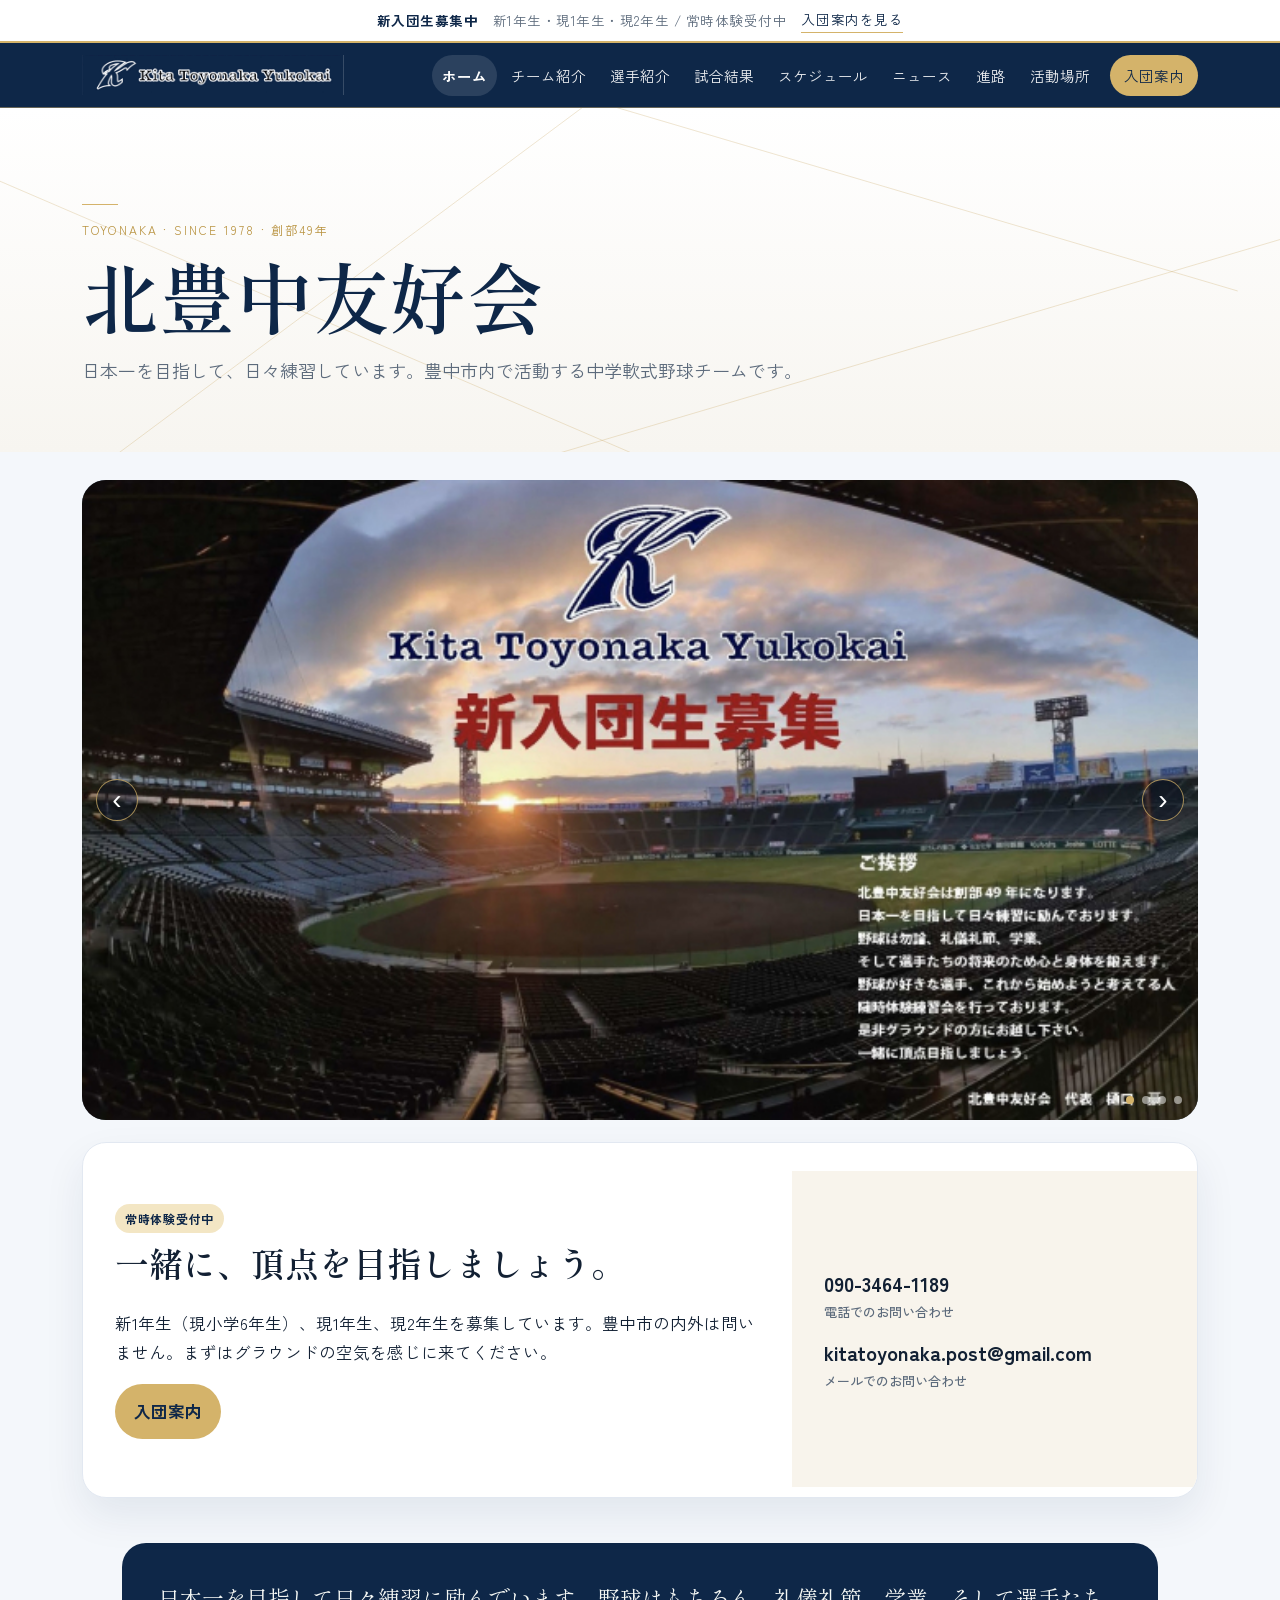
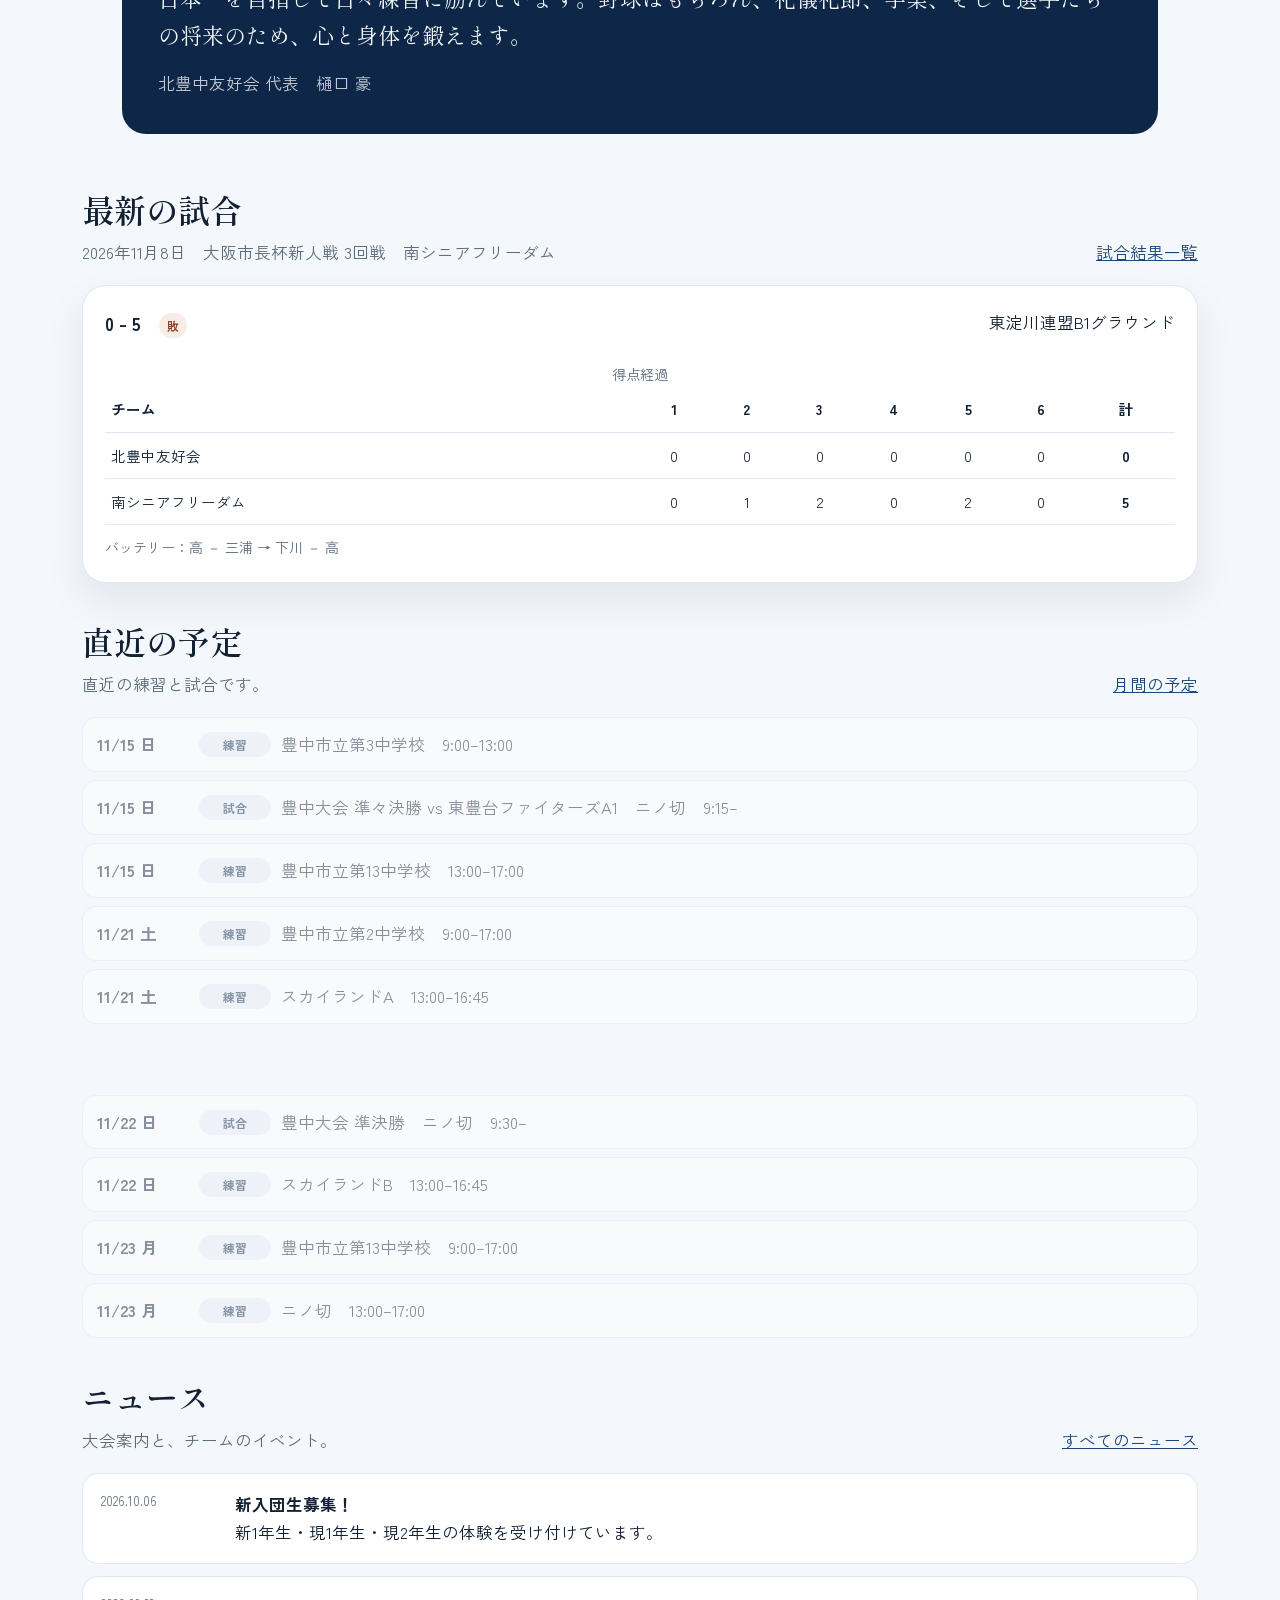
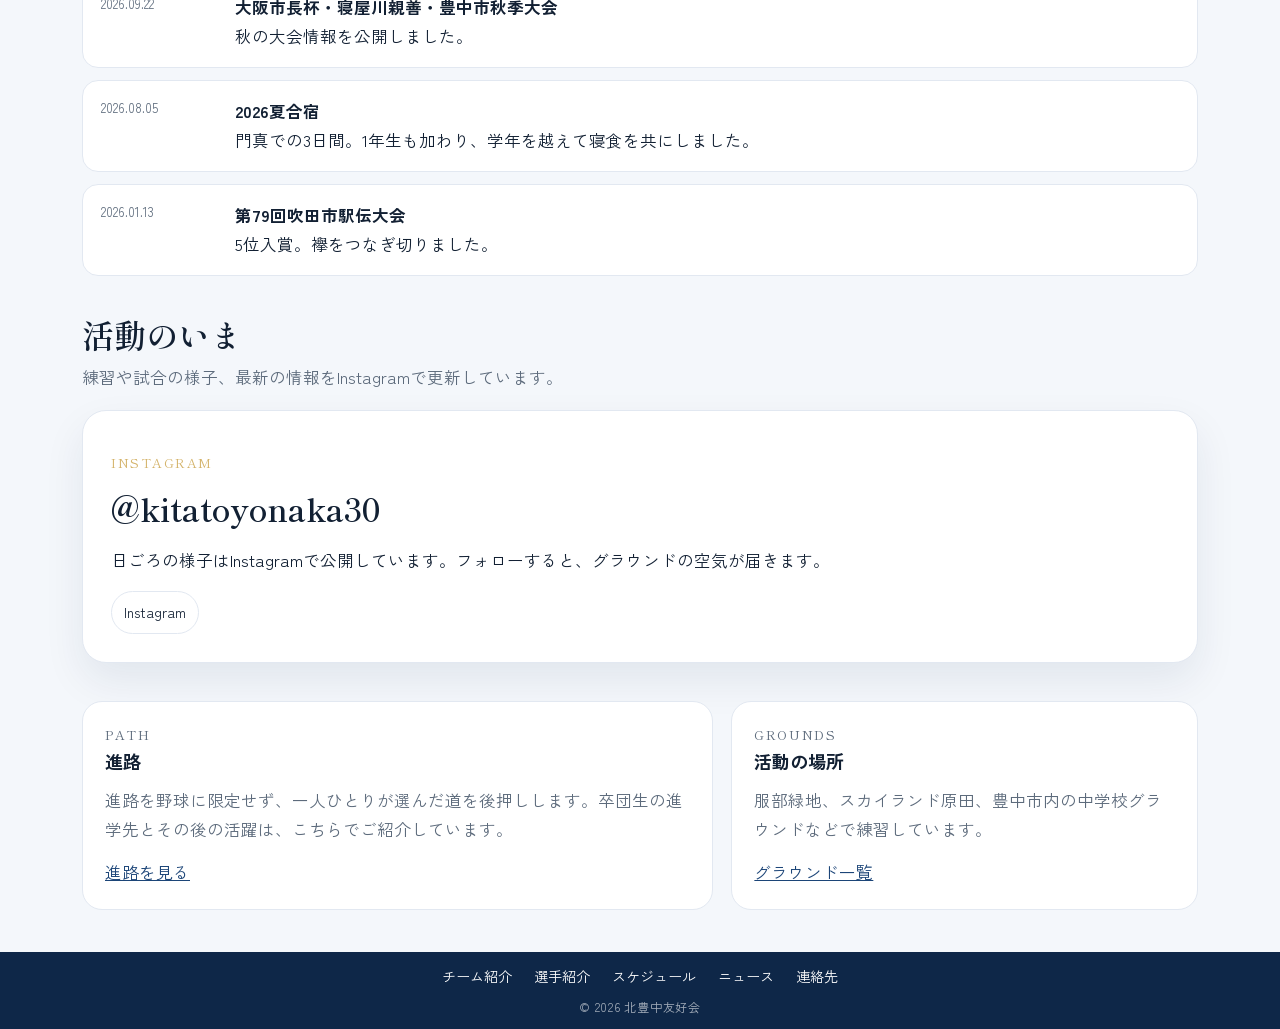
==== commit af5e6ef2: "change schedule" ====
--- a/index.html
+++ b/index.html
@@ -129,15 +129,16 @@
           <a href="schedule.html">月間の予定</a>
         </div>
         <ul class="schedule home-schedule">
-          <li class="day" data-date="2026-11-14"><span class="when">11/14 土</span><span class="tag tag-game">試合</span><span>門真市少年軟式野球親善交流大会 1回戦 vs 羽曳野少年野球団B　門真市民プラザグラウンド　10:30–</span></li>
-          <li class="day" data-date="2026-11-14"><span class="when">11/14 土</span><span class="tag tag-practice">練習</span><span>服部緑地A　13:00–17:00</span></li>
           <li class="day" data-date="2026-11-15"><span class="when">11/15 日</span><span class="tag tag-practice">練習</span><span>豊中市立第3中学校　9:00–13:00</span></li>
           <li class="day" data-date="2026-11-15"><span class="when">11/15 日</span><span class="tag tag-game">試合</span><span>豊中大会 準々決勝 vs 東豊台ファイターズA1　ニノ切　9:15–</span></li>
           <li class="day" data-date="2026-11-15"><span class="when">11/15 日</span><span class="tag tag-practice">練習</span><span>豊中市立第13中学校　13:00–17:00</span></li>
           <li class="day" data-date="2026-11-21"><span class="when">11/21 土</span><span class="tag tag-practice">練習</span><span>豊中市立第2中学校　9:00–17:00</span></li>
           <li class="day" data-date="2026-11-21"><span class="when">11/21 土</span><span class="tag tag-practice">練習</span><span>スカイランドA　13:00–16:45</span></li>
+          <li class="day" data-date="2026-11-22"><span class="when">11/22 日</span><span class="tag tag-practice">練習</span><span>豊中市立第3中学校　9:00–13:00</span></li>
           <li class="day" data-date="2026-11-22"><span class="when">11/22 日</span><span class="tag tag-game">試合</span><span>豊中大会 準決勝　ニノ切　9:30–</span></li>
-          <li class="day" data-date="2026-11-22"><span class="when">11/22 日</span><span class="tag tag-game">試合</span><span>寝屋川親善大会 1回戦 vs 中丹オールスターズ　寝屋川グラウンド　14:30–</span></li>
+          <li class="day" data-date="2026-11-22"><span class="when">11/22 日</span><span class="tag tag-practice">練習</span><span>スカイランドB　13:00–16:45</span></li>
+          <li class="day" data-date="2026-11-23"><span class="when">11/23 月</span><span class="tag tag-practice">練習</span><span>豊中市立第13中学校　9:00–17:00</span></li>
+          <li class="day" data-date="2026-11-23"><span class="when">11/23 月</span><span class="tag tag-practice">練習</span><span>ニノ切　13:00–17:00</span></li>
         </ul>
       </section>
 
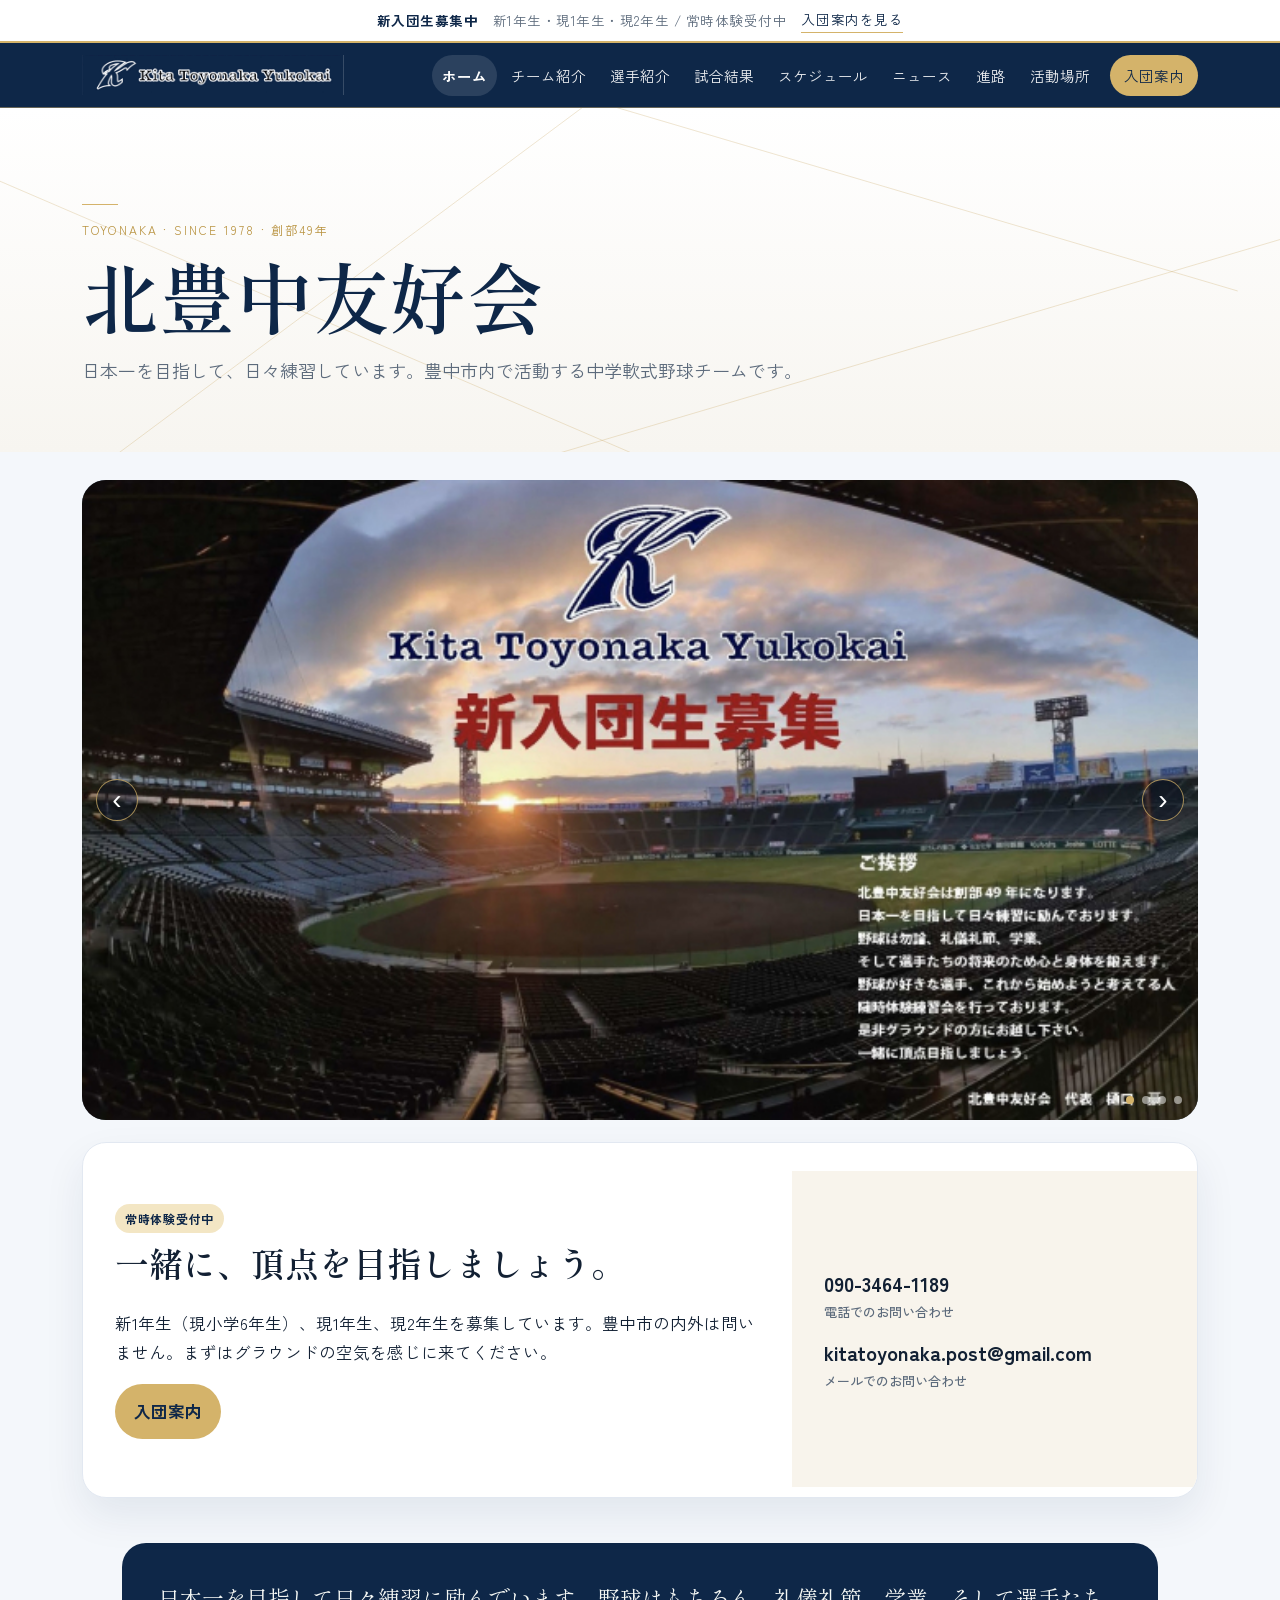
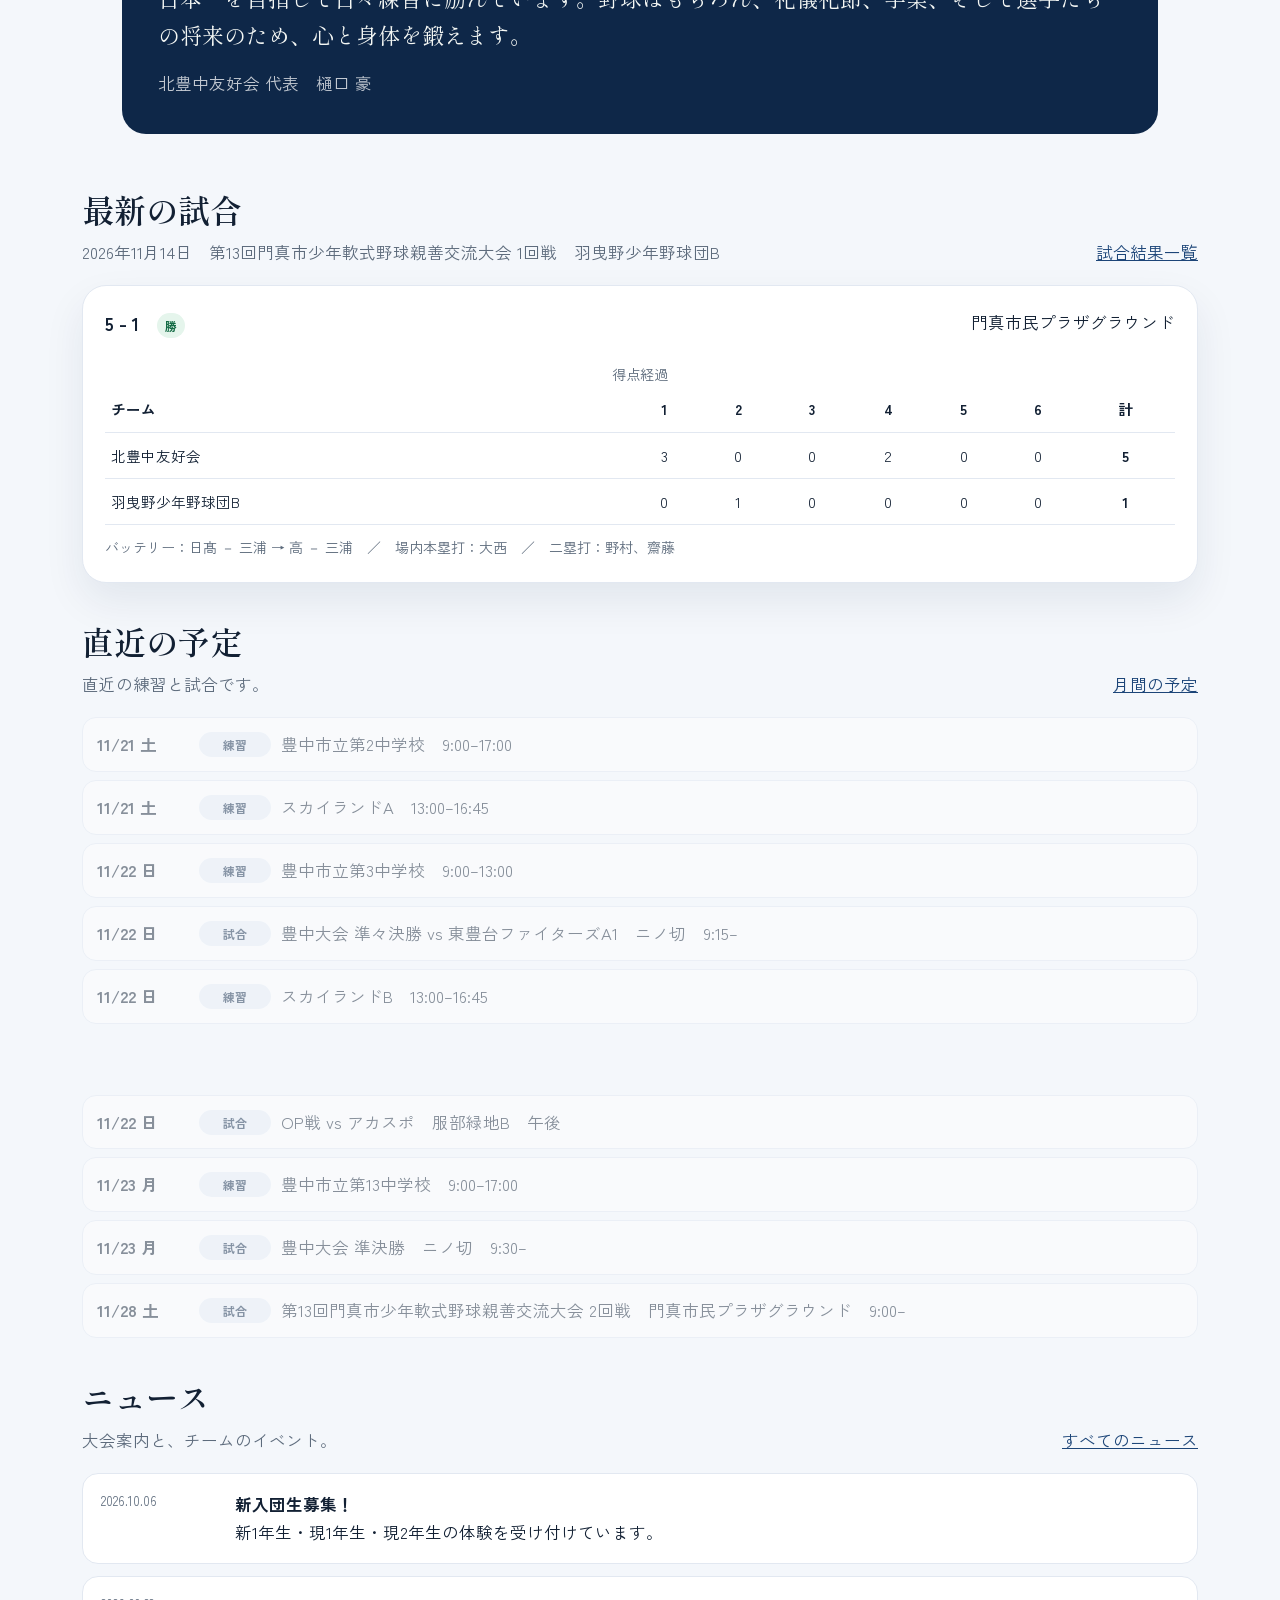
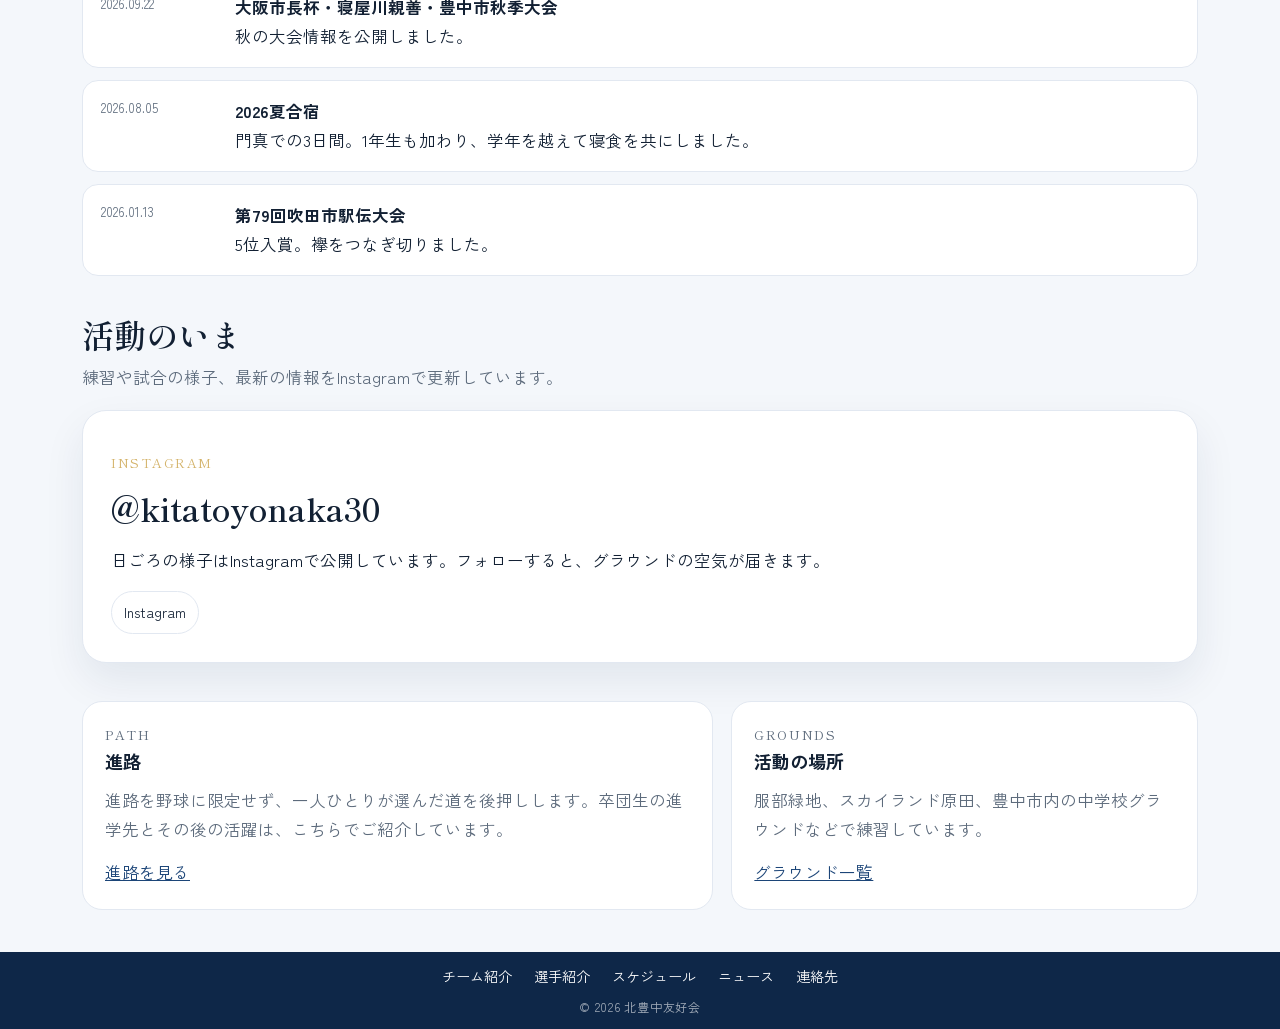
==== commit 0520d11f: "update schedule and results" ====
--- a/index.html
+++ b/index.html
@@ -97,14 +97,14 @@
         <div class="section-head">
           <div>
             <h2>最新の試合</h2>
-            <p>2026年11月8日　大阪市長杯新人戦 3回戦　南シニアフリーダム</p>
+            <p>2026年11月14日　第13回門真市少年軟式野球親善交流大会 1回戦　羽曳野少年野球団B</p>
           </div>
           <a href="results.html">試合結果一覧</a>
         </div>
         <div class="panel scoreboard">
           <div class="score-meta">
-            <strong>0 - 5　<span class="tag tag-loss">敗</span></strong>
-            <span>東淀川連盟B1グラウンド</span>
+            <strong>5 - 1　<span class="tag tag-win">勝</span></strong>
+            <span>門真市民プラザグラウンド</span>
           </div>
           <table>
             <caption class="note">得点経過</caption>
@@ -112,11 +112,11 @@
               <tr><th>チーム</th><th>1</th><th>2</th><th>3</th><th>4</th><th>5</th><th>6</th><th>計</th></tr>
             </thead>
             <tbody>
-              <tr><td>北豊中友好会</td><td>0</td><td>0</td><td>0</td><td>0</td><td>0</td><td>0</td><td class="total">0</td></tr>
-              <tr><td>南シニアフリーダム</td><td>0</td><td>1</td><td>2</td><td>0</td><td>2</td><td>0</td><td class="total">5</td></tr>
+              <tr><td>北豊中友好会</td><td>3</td><td>0</td><td>0</td><td>2</td><td>0</td><td>0</td><td class="total">5</td></tr>
+              <tr><td>羽曳野少年野球団B</td><td>0</td><td>1</td><td>0</td><td>0</td><td>0</td><td>0</td><td class="total">1</td></tr>
             </tbody>
           </table>
-          <p class="note">バッテリー：高 － 三浦 → 下川 － 高</p>
+          <p class="note">バッテリー：日髙 － 三浦 → 高 － 三浦　／　場内本塁打：大西　／　二塁打：野村、齋藤</p>
         </div>
       </section>
 
@@ -129,16 +129,16 @@
           <a href="schedule.html">月間の予定</a>
         </div>
         <ul class="schedule home-schedule">
-          <li class="day" data-date="2026-11-15"><span class="when">11/15 日</span><span class="tag tag-practice">練習</span><span>豊中市立第3中学校　9:00–13:00</span></li>
-          <li class="day" data-date="2026-11-15"><span class="when">11/15 日</span><span class="tag tag-game">試合</span><span>豊中大会 準々決勝 vs 東豊台ファイターズA1　ニノ切　9:15–</span></li>
-          <li class="day" data-date="2026-11-15"><span class="when">11/15 日</span><span class="tag tag-practice">練習</span><span>豊中市立第13中学校　13:00–17:00</span></li>
           <li class="day" data-date="2026-11-21"><span class="when">11/21 土</span><span class="tag tag-practice">練習</span><span>豊中市立第2中学校　9:00–17:00</span></li>
           <li class="day" data-date="2026-11-21"><span class="when">11/21 土</span><span class="tag tag-practice">練習</span><span>スカイランドA　13:00–16:45</span></li>
           <li class="day" data-date="2026-11-22"><span class="when">11/22 日</span><span class="tag tag-practice">練習</span><span>豊中市立第3中学校　9:00–13:00</span></li>
-          <li class="day" data-date="2026-11-22"><span class="when">11/22 日</span><span class="tag tag-game">試合</span><span>豊中大会 準決勝　ニノ切　9:30–</span></li>
+          <li class="day" data-date="2026-11-22"><span class="when">11/22 日</span><span class="tag tag-game">試合</span><span>豊中大会 準々決勝 vs 東豊台ファイターズA1　ニノ切　9:15–</span></li>
           <li class="day" data-date="2026-11-22"><span class="when">11/22 日</span><span class="tag tag-practice">練習</span><span>スカイランドB　13:00–16:45</span></li>
+          <li class="day" data-date="2026-11-22"><span class="when">11/22 日</span><span class="tag tag-practice">練習</span><span>服部緑地B　13:00–17:00</span></li>
+          <li class="day" data-date="2026-11-22"><span class="when">11/22 日</span><span class="tag tag-game">試合</span><span>OP戦 vs アカスポ　服部緑地B　午後</span></li>
           <li class="day" data-date="2026-11-23"><span class="when">11/23 月</span><span class="tag tag-practice">練習</span><span>豊中市立第13中学校　9:00–17:00</span></li>
-          <li class="day" data-date="2026-11-23"><span class="when">11/23 月</span><span class="tag tag-practice">練習</span><span>ニノ切　13:00–17:00</span></li>
+          <li class="day" data-date="2026-11-23"><span class="when">11/23 月</span><span class="tag tag-game">試合</span><span>豊中大会 準決勝　ニノ切　9:30–</span></li>
+          <li class="day" data-date="2026-11-28"><span class="when">11/28 土</span><span class="tag tag-game">試合</span><span>第13回門真市少年軟式野球親善交流大会 2回戦　門真市民プラザグラウンド　9:00–</span></li>
         </ul>
       </section>
 
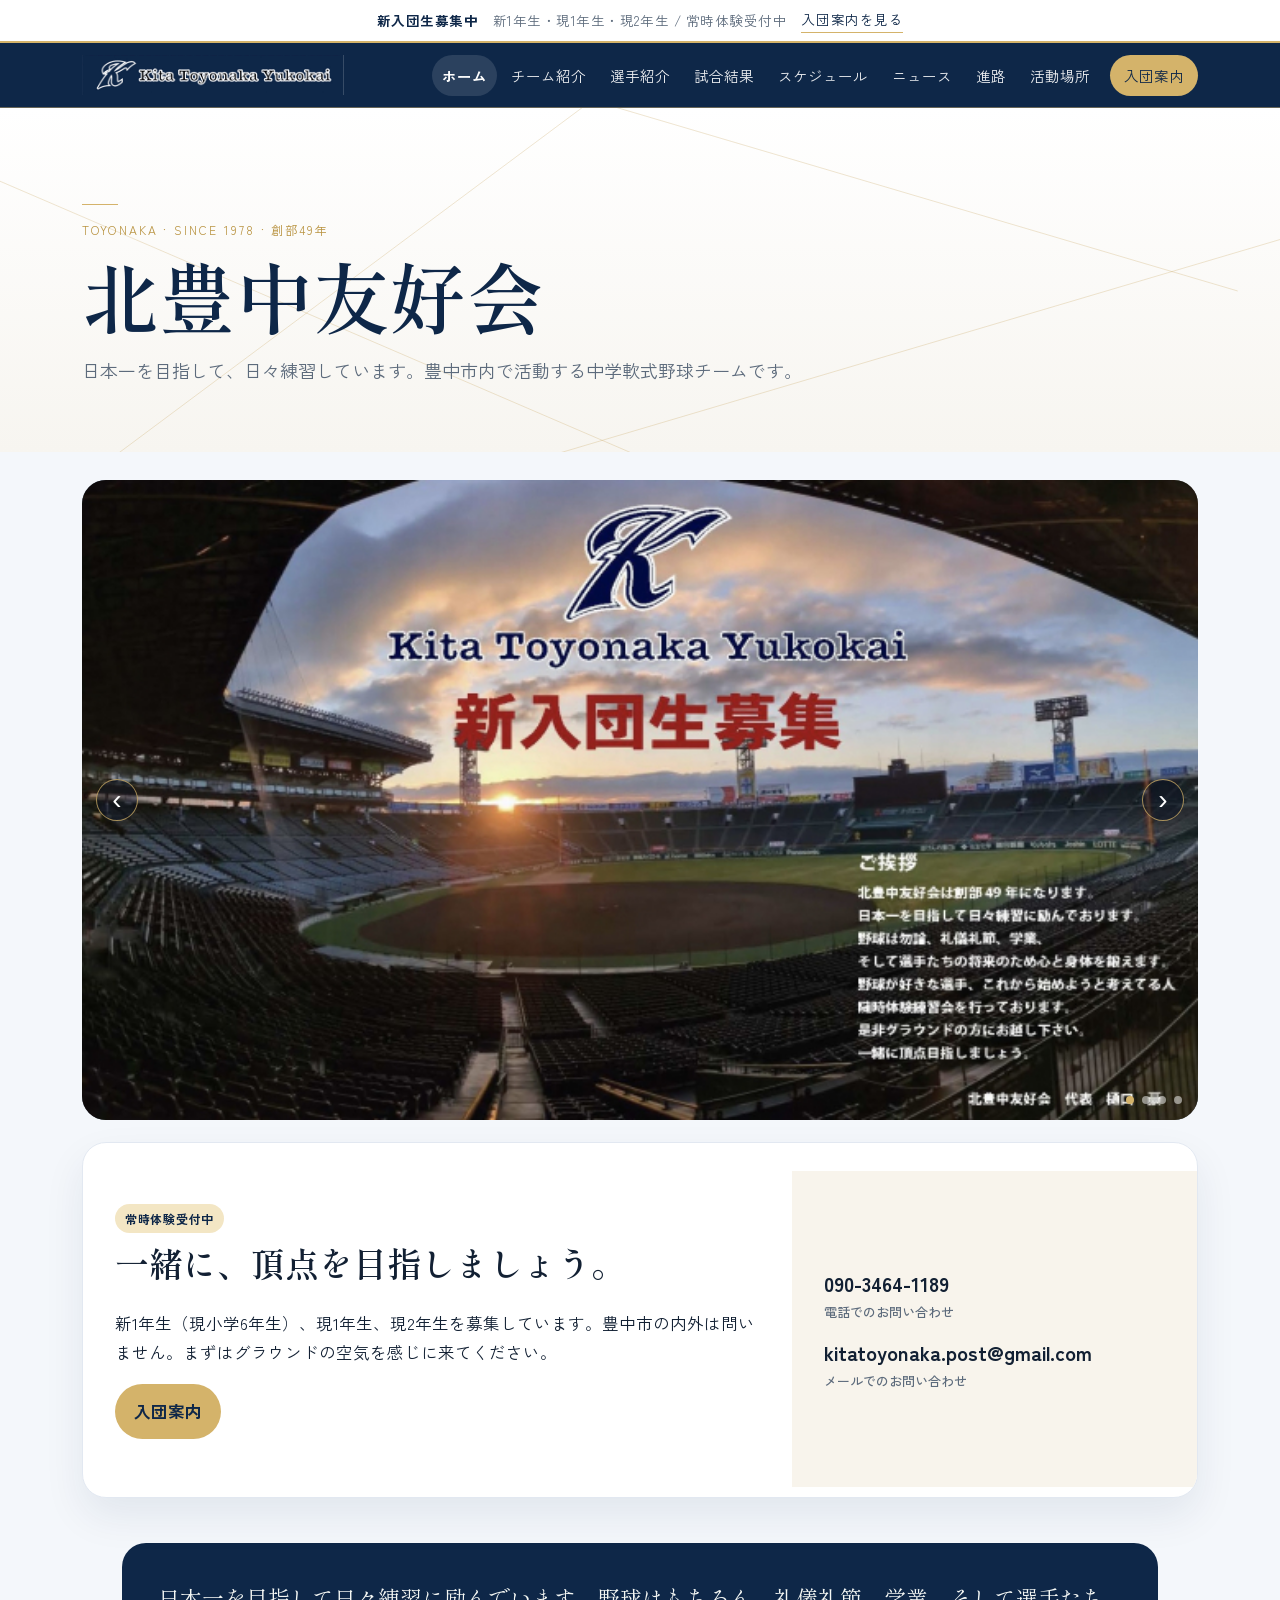
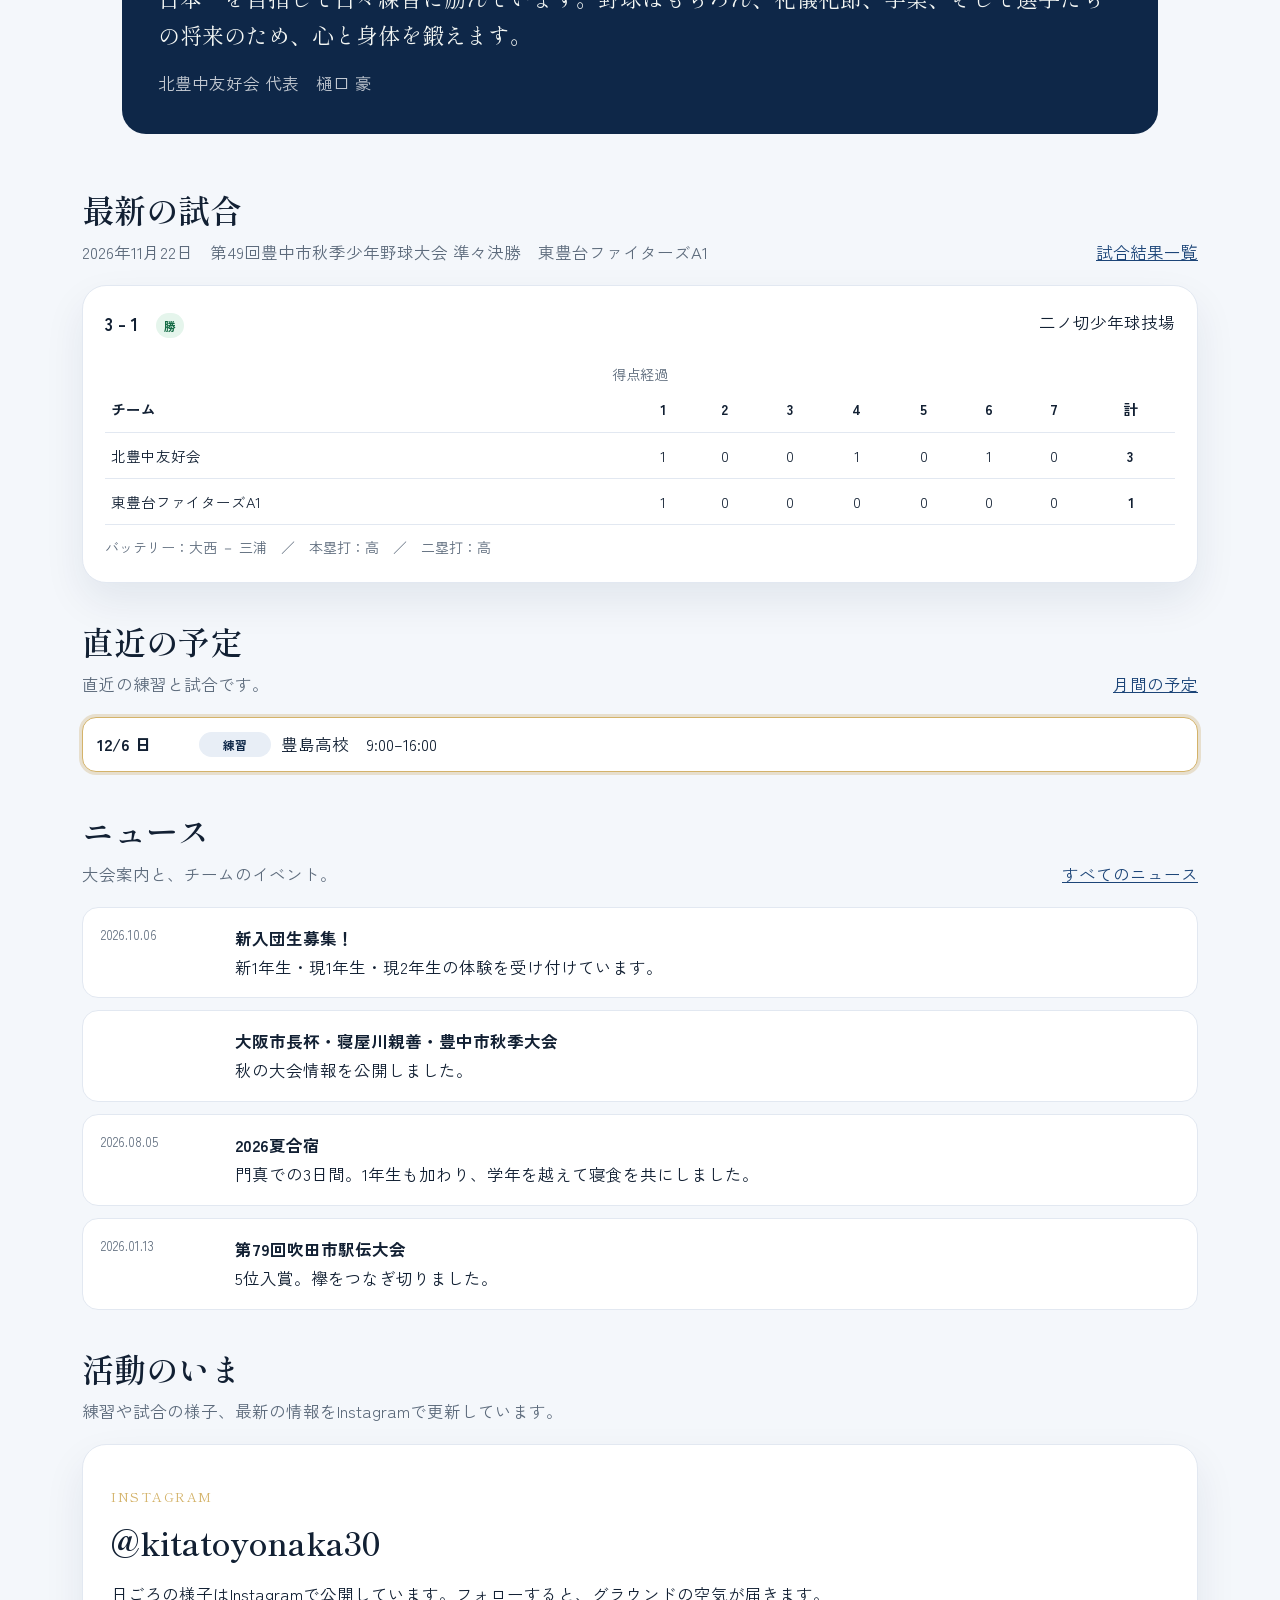
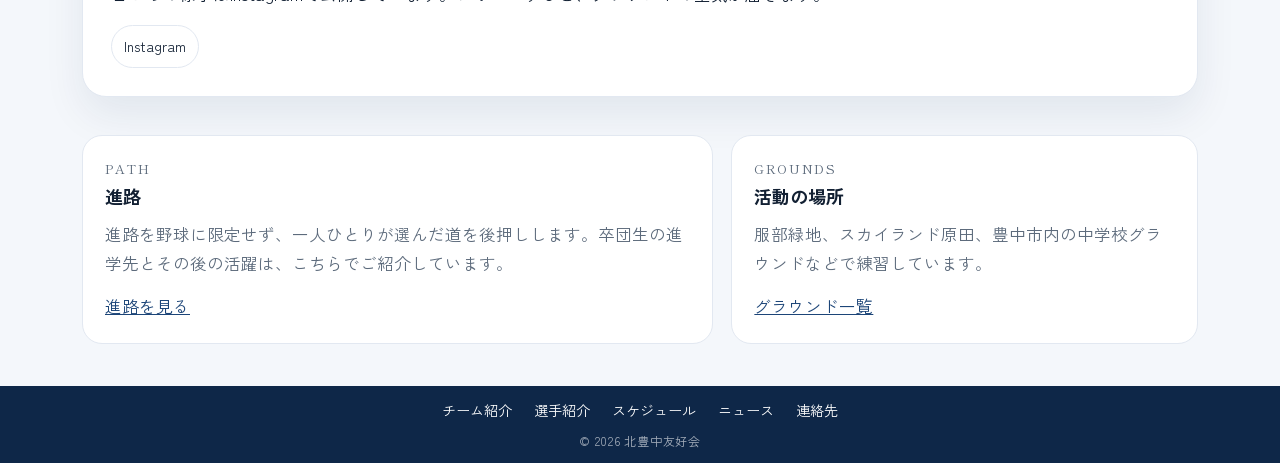
==== commit fc9041a2: "update schedule and result" ====
--- a/index.html
+++ b/index.html
@@ -97,26 +97,26 @@
         <div class="section-head">
           <div>
             <h2>最新の試合</h2>
-            <p>2026年11月14日　第13回門真市少年軟式野球親善交流大会 1回戦　羽曳野少年野球団B</p>
+            <p>2026年11月22日　第49回豊中市秋季少年野球大会 準々決勝　東豊台ファイターズA1</p>
           </div>
           <a href="results.html">試合結果一覧</a>
         </div>
         <div class="panel scoreboard">
           <div class="score-meta">
-            <strong>5 - 1　<span class="tag tag-win">勝</span></strong>
-            <span>門真市民プラザグラウンド</span>
+            <strong>3 - 1　<span class="tag tag-win">勝</span></strong>
+            <span>二ノ切少年球技場</span>
           </div>
           <table>
             <caption class="note">得点経過</caption>
             <thead>
-              <tr><th>チーム</th><th>1</th><th>2</th><th>3</th><th>4</th><th>5</th><th>6</th><th>計</th></tr>
+              <tr><th>チーム</th><th>1</th><th>2</th><th>3</th><th>4</th><th>5</th><th>6</th><th>7</th><th>計</th></tr>
             </thead>
             <tbody>
-              <tr><td>北豊中友好会</td><td>3</td><td>0</td><td>0</td><td>2</td><td>0</td><td>0</td><td class="total">5</td></tr>
-              <tr><td>羽曳野少年野球団B</td><td>0</td><td>1</td><td>0</td><td>0</td><td>0</td><td>0</td><td class="total">1</td></tr>
+              <tr><td>北豊中友好会</td><td>1</td><td>0</td><td>0</td><td>1</td><td>0</td><td>1</td><td>0</td><td class="total">3</td></tr>
+              <tr><td>東豊台ファイターズA1</td><td>1</td><td>0</td><td>0</td><td>0</td><td>0</td><td>0</td><td>0</td><td class="total">1</td></tr>
             </tbody>
           </table>
-          <p class="note">バッテリー：日髙 － 三浦 → 高 － 三浦　／　場内本塁打：大西　／　二塁打：野村、齋藤</p>
+          <p class="note">バッテリー：大西 － 三浦　／　本塁打：高　／　二塁打：高</p>
         </div>
       </section>
 
@@ -129,16 +129,13 @@
           <a href="schedule.html">月間の予定</a>
         </div>
         <ul class="schedule home-schedule">
-          <li class="day" data-date="2026-11-21"><span class="when">11/21 土</span><span class="tag tag-practice">練習</span><span>豊中市立第2中学校　9:00–17:00</span></li>
-          <li class="day" data-date="2026-11-21"><span class="when">11/21 土</span><span class="tag tag-practice">練習</span><span>スカイランドA　13:00–16:45</span></li>
-          <li class="day" data-date="2026-11-22"><span class="when">11/22 日</span><span class="tag tag-practice">練習</span><span>豊中市立第3中学校　9:00–13:00</span></li>
-          <li class="day" data-date="2026-11-22"><span class="when">11/22 日</span><span class="tag tag-game">試合</span><span>豊中大会 準々決勝 vs 東豊台ファイターズA1　ニノ切　9:15–</span></li>
-          <li class="day" data-date="2026-11-22"><span class="when">11/22 日</span><span class="tag tag-practice">練習</span><span>スカイランドB　13:00–16:45</span></li>
-          <li class="day" data-date="2026-11-22"><span class="when">11/22 日</span><span class="tag tag-practice">練習</span><span>服部緑地B　13:00–17:00</span></li>
-          <li class="day" data-date="2026-11-22"><span class="when">11/22 日</span><span class="tag tag-game">試合</span><span>OP戦 vs アカスポ　服部緑地B　午後</span></li>
-          <li class="day" data-date="2026-11-23"><span class="when">11/23 月</span><span class="tag tag-practice">練習</span><span>豊中市立第13中学校　9:00–17:00</span></li>
-          <li class="day" data-date="2026-11-23"><span class="when">11/23 月</span><span class="tag tag-game">試合</span><span>豊中大会 準決勝　ニノ切　9:30–</span></li>
-          <li class="day" data-date="2026-11-28"><span class="when">11/28 土</span><span class="tag tag-game">試合</span><span>第13回門真市少年軟式野球親善交流大会 2回戦　門真市民プラザグラウンド　9:00–</span></li>
+          <li class="day" data-date="2026-11-28"><span class="when">11/28 土</span><span class="tag tag-game">試合</span><span>第13回門真市少年軟式野球親善交流大会 2回戦 vs 東淀川ブラックジャガーズ　門真市民プラザグラウンド　8:30–</span></li>
+          <li class="day" data-date="2026-11-28"><span class="when">11/28 土</span><span class="tag tag-practice">練習</span><span>服部緑地B　9:00–17:00</span></li>
+          <li class="day" data-date="2026-11-29"><span class="when">11/29 日</span><span class="tag tag-practice">練習</span><span>服部緑地B　9:00–17:00</span></li>
+          <li class="day" data-date="2026-12-05"><span class="when">12/5 土</span><span class="tag tag-event">行事</span><span>46期生 卒団式　午前　場所未定</span></li>
+          <li class="day" data-date="2026-12-05"><span class="when">12/5 土</span><span class="tag tag-practice">練習</span><span>東久代A　9:00–13:00</span></li>
+          <li class="day" data-date="2026-12-05"><span class="when">12/5 土</span><span class="tag tag-practice">練習</span><span>千里北町公園野球場　11:00–13:00</span></li>
+          <li class="day" data-date="2026-12-06"><span class="when">12/6 日</span><span class="tag tag-practice">練習</span><span>豊島高校　9:00–16:00</span></li>
         </ul>
       </section>
 
